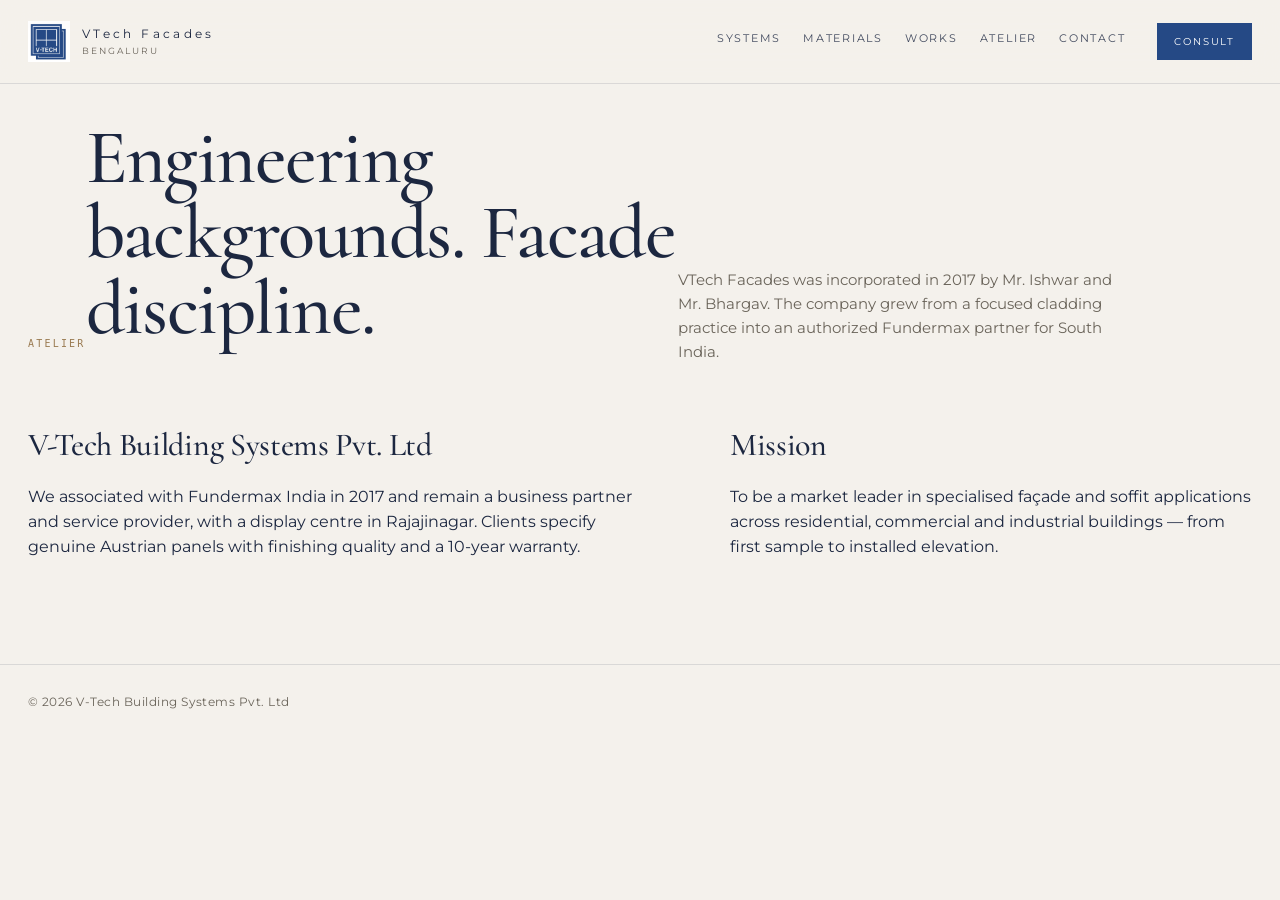
==== about.html @ f0bbfac3 "Add VTech Facades static site for GitHub Pages. Co-authored-by: Cursor <cursoragent@cursor.com>" ====
<!DOCTYPE html>
<html lang="en-IN">
<head>
  <meta charset="UTF-8">
  <meta name="viewport" content="width=device-width, initial-scale=1.0">
  <title>About VTech Facades | Fundermax Partner, Bengaluru</title>
  <meta name="description" content="VTech Facades was founded in 2017 by Ishwar B. G and Bhargav Panthulu. Authorized Fundermax partner for South India with a Rajajinagar design centre.">
  <meta name="theme-color" content="#254985">
  <link rel="canonical" href="https://vtechfacades.com/about.html">
  <link rel="stylesheet" href="styles.css">
  <link href="https://fonts.googleapis.com/css2?family=Cormorant:ital,wght@0,500;0,600;1,400&family=Montserrat:wght@400;500;600&display=swap" rel="stylesheet">
</head>
<body>
  <header class="site-header is-scrolled">
    <div class="header-inner">
      <a href="index.html" class="brand"><span class="brand-mark">VT</span><span class="brand-copy"><span class="brand-name">VTech Facades</span><span class="brand-sub">Bengaluru</span></span></a>
      <nav class="desktop-nav"><a href="systems.html">Systems</a><a href="materials.html">Materials</a><a href="projects.html">Works</a><a href="about.html">Atelier</a><a href="contact.html">Contact</a></nav>
      <a class="btn btn-solid" href="contact.html">Consult</a>
    </div>
  </header>
  <main>
    <section class="page-hero">
      <p class="eyebrow">Atelier</p>
      <h1>Engineering backgrounds. Facade discipline.</h1>
      <p class="lede">VTech Facades was incorporated in 2017 by Mr. Ishwar and Mr. Bhargav. The company grew from a focused cladding practice into an authorized Fundermax partner for South India.</p>
    </section>
    <section class="page-body intro-split">
      <div>
        <h2>V-Tech Building Systems Pvt. Ltd</h2>
        <p>We associated with Fundermax India in 2017 and remain a business partner and service provider, with a display centre in Rajajinagar. Clients specify genuine Austrian panels with finishing quality and a 10-year warranty.</p>
      </div>
      <div>
        <h2>Mission</h2>
        <p>To be a market leader in specialised façade and soffit applications across residential, commercial and industrial buildings — from first sample to installed elevation.</p>
      </div>
    </section>
  </main>
  <footer class="site-footer"><p class="copyright">© 2026 V-Tech Building Systems Pvt. Ltd</p></footer>
</body>
</html>
---- styles.css ----
:root {
  --navy: #254985;
  --navy-deep: #1a3058;
  --ink: #f4f1ec;
  --ink-2: #ebe6dd;
  --paper: #1c2740;
  --mute: #6a645a;
  --copper: #9a7b52;
  --copper-2: #b8956a;
  --line: rgba(28, 39, 64, 0.12);
  --on-photo: #f7f4ee;
  --on-photo-mute: rgba(247, 244, 238, 0.82);
  --on-photo-accent: #d4c4a8;
  --shade: rgba(28, 39, 64, 0.72);
  --glass: rgba(244, 241, 236, 0.9);
  --ease-out: cubic-bezier(0.23, 1, 0.32, 1);
  --ease-move: cubic-bezier(0.77, 0, 0.175, 1);
  --font-d: "Cormorant", Georgia, serif;
  --font-b: "Montserrat", system-ui, sans-serif;
  --font-m: "JetBrains Mono", ui-monospace, monospace;
  --max: 1320px;
}

*, *::before, *::after { box-sizing: border-box; }
html { color-scheme: light; }
html, body { margin: 0; background: var(--ink); color: var(--paper); }
a:focus-visible, button:focus-visible, input:focus-visible, textarea:focus-visible {
  outline: 2px solid var(--navy);
  outline-offset: 3px;
}
body {
  font-family: var(--font-b);
  font-weight: 400;
  line-height: 1.55;
  overflow-x: hidden;
  cursor: none;
}
a { color: inherit; text-decoration: none; }
button { font-family: inherit; cursor: none; }
img, video { max-width: 100%; display: block; }

.curtain {
  position: fixed; inset: 0; z-index: 200; pointer-events: none;
}
.curtain-panel {
  position: absolute; top: 0; bottom: 0; width: 50%; background: var(--navy-deep);
}
.curtain-panel.left { left: 0; }
.curtain-panel.right { right: 0; }
.curtain-word {
  position: absolute; inset: 0; display: grid; place-items: center;
  font-family: var(--font-d); font-size: clamp(36px, 7vw, 96px);
  letter-spacing: -0.04em; z-index: 1; font-weight: 500; color: var(--on-photo);
  text-align: center; padding: 0 24px;
}

.scroll-progress {
  position: fixed; top: 0; left: 0; height: 2px; width: 0;
  background: var(--copper); z-index: 90; transform-origin: 0 50%;
}
.cursor-dot, .cursor-ring {
  position: fixed; top: 0; left: 0; pointer-events: none; z-index: 180; border-radius: 50%;
  transform: translate(-50%, -50%);
}
.cursor-dot { width: 6px; height: 6px; background: var(--copper); }
.cursor-ring {
  width: 28px; height: 28px; border: 1px solid rgba(37, 73, 133, 0.55);
  transition: width 220ms var(--ease-out), height 220ms var(--ease-out), opacity 220ms var(--ease-out), border-color 220ms var(--ease-out);
}
.cursor-ring.is-hover {
  width: 52px; height: 52px; opacity: 0.45; border-color: var(--copper-2);
}
@media (pointer: coarse) {
  .cursor-dot, .cursor-ring { display: none; }
  body { cursor: auto; }
}

.site-header {
  position: fixed; inset: 0 0 auto; z-index: 60; height: 84px;
  background: linear-gradient(180deg, rgba(18, 28, 48, 0.28) 0%, rgba(18, 28, 48, 0) 100%);
  border-bottom: 1px solid transparent;
  transition: background 500ms var(--ease-out), backdrop-filter 500ms var(--ease-out), border-color 500ms var(--ease-out), color 400ms var(--ease-out);
}
.site-header .brand-name {
  color: var(--on-photo);
  text-shadow: 0 1px 10px rgba(18, 28, 48, 0.45);
}
.site-header .brand-sub {
  color: var(--on-photo-mute);
  text-shadow: 0 1px 8px rgba(18, 28, 48, 0.4);
}
.site-header .mono-nav a {
  color: var(--on-photo);
  text-shadow: 0 1px 10px rgba(18, 28, 48, 0.45);
}
.site-header .mono-nav a i { color: var(--on-photo-accent); }
.site-header .mono-nav a::after { background: var(--on-photo-accent); }
.site-header .inquire {
  background: rgba(247, 244, 238, 0.12);
  border-color: rgba(247, 244, 238, 0.38);
  color: var(--on-photo);
  box-shadow: none;
  text-shadow: 0 1px 8px rgba(18, 28, 48, 0.35);
}
.site-header .nav-lines span {
  background: var(--on-photo);
  box-shadow: 0 1px 6px rgba(18, 28, 48, 0.4);
}
.site-header.is-solid,
.site-header.is-scrolled {
  background: var(--glass);
  backdrop-filter: blur(18px);
  border-bottom-color: var(--line);
}
.site-header.is-solid .brand-name,
.site-header.is-scrolled .brand-name {
  color: var(--paper);
  text-shadow: none;
}
.site-header.is-solid .brand-sub,
.site-header.is-scrolled .brand-sub {
  color: var(--mute);
  text-shadow: none;
}
.site-header.is-solid .mono-nav a,
.site-header.is-scrolled .mono-nav a {
  color: var(--paper);
  text-shadow: none;
}
.site-header.is-solid .mono-nav a i,
.site-header.is-scrolled .mono-nav a i {
  color: var(--copper);
}
.site-header.is-solid .mono-nav a::after,
.site-header.is-scrolled .mono-nav a::after {
  background: var(--copper);
}
.site-header.is-solid .inquire,
.site-header.is-scrolled .inquire {
  background: rgba(255, 255, 255, 0.7);
  border-color: var(--line);
  color: var(--paper);
  box-shadow: 0 8px 24px rgba(28, 39, 64, 0.06);
  text-shadow: none;
}
.site-header.is-solid .nav-lines span,
.site-header.is-scrolled .nav-lines span {
  background: var(--paper);
  box-shadow: none;
}
.header-inner {
  max-width: var(--max); margin: 0 auto; height: 100%;
  display: flex; align-items: center; padding: 0 28px; gap: 32px;
}
.brand { display: flex; align-items: center; gap: 12px; }
.brand-glyph {
  width: 42px; height: 42px; border: 0;
  background: url("images/vtech-logo.png") center/contain no-repeat;
  box-shadow: none;
  flex-shrink: 0;
}
.brand-name {
  display: block; font-size: 12px; letter-spacing: 0.28em; color: var(--paper);
}
.brand-sub {
  display: block; font-size: 9px; letter-spacing: 0.22em; text-transform: uppercase;
  color: var(--mute);
}
.mono-nav { margin-left: auto; display: flex; gap: 22px; }
.mono-nav a {
  font-size: 11px; letter-spacing: 0.16em; text-transform: uppercase; opacity: 0.92;
  position: relative; padding-bottom: 6px; transition: opacity 180ms ease;
  color: var(--paper);
}
.mono-nav a i {
  font-style: normal; color: var(--copper-2); margin-right: 6px;
  font-family: var(--font-m); font-size: 9px;
}
.mono-nav a::after {
  content: ""; position: absolute; left: 0; right: 0; bottom: 0; height: 1px;
  background: var(--copper-2); transform: scaleX(0); transform-origin: left;
  transition: transform 280ms var(--ease-out);
}
.mono-nav a:hover { opacity: 1; }
.mono-nav a:hover::after { transform: scaleX(1); }
.header-end { display: flex; align-items: center; gap: 14px; }
.spec-pill, .inquire {
  font-size: 10px; letter-spacing: 0.18em; text-transform: uppercase;
  background: rgba(255,255,255,0.72); border: 1px solid var(--line);
  color: var(--paper); padding: 8px 12px;
  backdrop-filter: blur(10px);
  box-shadow: 0 8px 24px rgba(21, 35, 63, 0.08);
}
.spec-pill b { color: var(--copper-2); margin-left: 6px; }
.nav-lines {
  display: none; width: 36px; height: 36px; background: none; border: 0; position: relative;
}
.nav-lines span {
  position: absolute; left: 8px; right: 8px; height: 1px; background: var(--paper);
  transition: opacity 200ms var(--ease-out), transform 200ms var(--ease-out);
}
.nav-lines span:first-child { top: 14px; }
.nav-lines span:last-child { bottom: 14px; }
.nav-lines.is-open span:first-child { transform: translateY(4px); opacity: 0; }
.nav-lines.is-open span:last-child { transform: translateY(-4px); }

.mobile-chapters {
  display: none; position: fixed; inset: 84px 0 0; z-index: 55;
  background: rgba(244, 241, 236, 0.98); padding: 40px 28px; flex-direction: column; gap: 22px;
  letter-spacing: 0.18em; text-transform: uppercase; font-size: 13px;
}
.mobile-chapters.is-open { display: flex; }

.hero { position: relative; height: 100vh; overflow: hidden; background: var(--navy-deep); }
.hero-slides { position: absolute; inset: 0; }
.hero-slide {
  position: absolute; inset: 0;
  opacity: 0;
  visibility: hidden;
  pointer-events: none;
  z-index: 0;
}
.hero-slide.is-active {
  pointer-events: auto;
  z-index: 1;
}
.slide-media {
  position: absolute; inset: 0; overflow: hidden;
}
.slide-img {
  position: absolute; inset: -5%;
  background-size: cover;
  background-position: center;
  will-change: transform;
  transform: scale(1.06);
}
.slide-shade {
  position: absolute; inset: 0; z-index: 1; pointer-events: none;
  background:
    linear-gradient(180deg, rgba(21,35,63,0.42) 0%, rgba(21,35,63,0.1) 32%, rgba(21,35,63,0.32) 62%, rgba(21,35,63,0.78) 100%),
    linear-gradient(90deg, rgba(21,35,63,0.38) 0%, rgba(21,35,63,0.12) 48%, rgba(21,35,63,0.32) 100%);
}
.slide-copy {
  position: absolute;
  left: clamp(28px, 8vw, 110px);
  right: clamp(28px, 18vw, 220px);
  bottom: 24%;
  max-width: 760px;
  z-index: 2;
}
.chap-label {
  font-family: var(--font-m); font-size: 10px; letter-spacing: 0.22em; text-transform: uppercase;
  color: var(--copper-2); margin: 0 0 18px;
}
.hero .chap-label,
.page-hero .chap-label {
  color: var(--on-photo-accent);
  text-shadow: 0 1px 2px rgba(21,35,63,0.45);
}
.chap-label span { opacity: 0.85; margin-right: 10px; }
.split-headline {
  font-family: var(--font-d); font-weight: 500; font-size: clamp(42px, 6.4vw, 88px);
  line-height: 0.98; margin: 0 0 18px; letter-spacing: -0.02em;
  color: var(--on-photo);
  text-shadow:
    0 1px 0 rgba(21,35,63,0.28),
    0 2px 18px rgba(21,35,63,0.35);
}
.split-headline .word {
  display: inline-block;
  white-space: nowrap;
}
.split-headline .char { display: inline-block; will-change: transform, opacity; }
.slide-lead {
  max-width: 440px; color: var(--on-photo-mute); font-size: 14px; font-weight: 300;
  text-shadow: 0 1px 10px rgba(21,35,63,0.4);
}

.hero-badge,
.hero-tabs {
  will-change: transform, opacity;
}
.hero-badge {
  position: absolute; right: 36px; top: auto; bottom: 42%;
  z-index: 3;
  display: flex; gap: 10px; align-items: center;
  border: 1px solid rgba(247,249,252,0.28); padding: 10px 12px;
  background: rgba(21,35,63,0.32); backdrop-filter: blur(10px);
  opacity: 0.82;
}
.badge-mark { width: 14px; height: 14px; border: 1px solid rgba(247,249,252,0.55); }
.hero-badge strong {
  display: block; font-size: 11px; letter-spacing: 0.1em; font-weight: 500; color: var(--on-photo);
}
.hero-badge em {
  font-style: normal; font-size: 9px; color: var(--on-photo-mute); letter-spacing: 0.14em;
}

.hero-tabs {
  position: absolute; left: clamp(28px, 8vw, 110px); right: clamp(28px, 8vw, 110px); bottom: 36px; z-index: 4;
  display: grid; grid-template-columns: 1fr 1fr 1fr; gap: 18px;
}
.hero-tabs button {
  background: none; border: 0; color: var(--on-photo-mute); text-align: left;
  font-size: 11px; letter-spacing: 0.14em; text-transform: uppercase; padding: 0 0 8px;
  border-bottom: 1px solid rgba(247,249,252,0.28); position: relative;
  text-shadow: 0 1px 8px rgba(21,35,63,0.4);
}
.hero-tabs button span { color: var(--on-photo-accent); margin-right: 8px; font-family: var(--font-m); }
.hero-tabs .fill {
  position: absolute; left: 0; bottom: -1px; height: 1px; width: 0; background: var(--on-photo-accent);
}
.hero-tabs .is-on { color: var(--on-photo); }

.ticker { overflow: hidden; border-block: 1px solid var(--line); padding: 18px 0; }
.ticker-track {
  display: flex; gap: 56px; width: max-content;
  animation: marquee 40s linear infinite;
  font-size: 11px; letter-spacing: 0.28em; text-transform: uppercase; color: var(--mute);
}
@keyframes marquee { to { transform: translateX(-50%); } }

.parallax {
  position: relative; min-height: 170vh; display: flex; flex-direction: column;
  justify-content: center; padding: 16vh 4vw; overflow: hidden;
}
.parallax-vignette {
  position: absolute; inset: 0; pointer-events: none; z-index: 0;
  background:
    radial-gradient(ellipse 72% 58% at 50% 48%, rgba(37, 73, 133, 0.08) 0%, transparent 52%),
    radial-gradient(ellipse 90% 80% at 50% 50%, transparent 28%, rgba(244, 241, 236, 0.62) 100%);
}
.parallax .chap-label {
  position: relative; z-index: 1;
  font-size: 14px; letter-spacing: 0.3em; margin-bottom: 5vh;
  color: var(--copper-2);
}
.aura-word {
  position: absolute; left: 50%; top: 50%; transform: translate(-50%, -50%);
  font-family: var(--font-d); font-size: clamp(140px, 40vw, 560px); letter-spacing: -0.06em;
  opacity: 0.12; color: var(--navy); line-height: 0.7; pointer-events: none; white-space: nowrap;
  font-weight: 500; z-index: 0;
}
.parallax-stack {
  position: relative; z-index: 1;
  display: flex; flex-direction: column; gap: 0;
}
.p-row {
  display: flex; flex-direction: column; align-items: flex-start;
  gap: 14px; margin: 5.5vh 0; will-change: transform;
  opacity: 1;
  transition: opacity 450ms var(--ease-out);
}
.parallax.is-live .p-row { opacity: 0.52; }
.parallax.is-live .p-row.is-on { opacity: 1; }
.p-line {
  display: flex; align-items: center; gap: 22px;
}
.p-orbit {
  width: 28px; height: 28px; flex-shrink: 0;
  border: 1px solid var(--copper-2); border-radius: 50%;
  position: relative; opacity: 0.9;
}
.p-orbit::after {
  content: "";
  position: absolute; left: 50%; top: 50%;
  width: 5px; height: 5px; border-radius: 50%;
  background: var(--copper-2);
  transform: translate(-50%, -50%);
}
.p-word {
  display: block; overflow: hidden; line-height: 0.84;
}
.p-row b {
  display: block;
  font-family: var(--font-d);
  font-size: clamp(80px, 16.5vw, 248px);
  font-weight: 600;
  line-height: 0.82;
  letter-spacing: -0.035em;
  color: var(--paper);
  text-shadow: 0 2px 48px rgba(37, 73, 133, 0.12);
}
.p-row i {
  font-style: normal;
  color: var(--mute);
  font-size: clamp(14px, 1.35vw, 20px);
  letter-spacing: 0.2em;
  text-transform: uppercase;
  font-weight: 500;
  max-width: 26ch;
  line-height: 1.5;
  padding-left: 2px;
}
.p1 { padding-left: 2vw; }
.p2 { align-items: flex-end; padding-right: 2vw; }
.p2 i { text-align: right; padding-left: 0; padding-right: 2px; }
.p3 { align-items: center; }
.p3 i { text-align: center; }

.works { padding-top: 0; }
.section-intro, .pathways, .spectrum, .manifesto, .cinema { padding: 10vh 28px; max-width: var(--max); margin: 0 auto; }
.reveal-head {
  font-family: var(--font-d); font-weight: 500; font-size: clamp(36px, 5vw, 72px);
  line-height: 1.02; margin: 0 0 48px; letter-spacing: -0.02em;
}
.pin-wrap {
  position: relative;
  overflow: hidden;
  height: 100vh;
  display: flex;
  flex-direction: column;
  padding-top: 88px;
  box-sizing: border-box;
  background:
    radial-gradient(ellipse 70% 55% at 50% 48%, rgba(37, 73, 133, 0.08) 0%, transparent 70%),
    linear-gradient(180deg, #f4f1ec 0%, #ebe6dd 45%, #f6f3ee 100%);
}
.works-head {
  position: relative;
  z-index: 5;
  flex-shrink: 0;
  width: min(100%, var(--max));
  margin: 0 auto;
  padding: 4px 28px 28px;
}
.works-head .chap-label {
  margin-bottom: 12px;
}
.works-head .reveal-head {
  font-size: clamp(26px, 3.2vw, 42px);
  margin: 0;
  max-width: 16ch;
  line-height: 1.05;
}
.works-reel-slot {
  position: relative;
  z-index: 1;
  flex: 1;
  min-height: 0;
  display: flex;
  align-items: center;
  overflow: hidden;
  padding: 12px 0 20px;
}
.works-stage {
  position: absolute;
  inset: 0;
  pointer-events: none;
  z-index: 0;
  overflow: hidden;
}
.works-grid {
  position: absolute;
  inset: -10%;
  background-image:
    linear-gradient(rgba(37, 73, 133, 0.08) 1px, transparent 1px),
    linear-gradient(90deg, rgba(37, 73, 133, 0.08) 1px, transparent 1px);
  background-size: 72px 72px;
  mask-image: radial-gradient(ellipse 75% 65% at 50% 50%, #000 20%, transparent 75%);
  -webkit-mask-image: radial-gradient(ellipse 75% 65% at 50% 50%, #000 20%, transparent 75%);
  animation: works-grid-drift 48s linear infinite;
  opacity: 0.85;
}
.works-glow {
  position: absolute;
  border-radius: 50%;
  filter: blur(72px);
  will-change: transform, opacity;
}
.works-glow-a {
  width: min(52vw, 560px);
  height: min(52vw, 560px);
  left: 8%;
  top: 18%;
  background: radial-gradient(circle, rgba(37, 73, 133, 0.16) 0%, transparent 68%);
  animation: works-glow-a 18s var(--ease-out) infinite alternate;
}
.works-glow-b {
  width: min(44vw, 480px);
  height: min(44vw, 480px);
  right: 4%;
  bottom: 12%;
  background: radial-gradient(circle, rgba(61, 98, 166, 0.12) 0%, transparent 70%);
  animation: works-glow-b 22s var(--ease-out) infinite alternate;
}
.works-glow-c {
  width: min(36vw, 380px);
  height: min(36vw, 380px);
  left: 42%;
  top: 58%;
  background: radial-gradient(circle, rgba(27, 54, 102, 0.12) 0%, transparent 72%);
  animation: works-glow-c 26s var(--ease-out) infinite alternate;
}
.works-frame {
  position: absolute;
  width: min(22vw, 220px);
  height: min(22vw, 220px);
  border: 1px solid rgba(37, 73, 133, 0.18);
}
.works-frame::before,
.works-frame::after {
  content: "";
  position: absolute;
  background: rgba(37, 73, 133, 0.35);
}
.works-frame-tl {
  top: 14%;
  left: 4%;
  border-right: 0;
  border-bottom: 0;
  animation: works-frame-pulse 9s var(--ease-out) infinite;
}
.works-frame-tl::before { width: 18px; height: 1px; top: -1px; left: -1px; }
.works-frame-tl::after { width: 1px; height: 18px; top: -1px; left: -1px; }
.works-frame-br {
  right: 5%;
  bottom: 16%;
  border-left: 0;
  border-top: 0;
  animation: works-frame-pulse 9s var(--ease-out) 1.4s infinite;
}
.works-frame-br::before { width: 18px; height: 1px; bottom: -1px; right: -1px; }
.works-frame-br::after { width: 1px; height: 18px; bottom: -1px; right: -1px; }
.works-orbit {
  position: absolute;
  left: 50%;
  top: 52%;
  width: min(88vw, 920px);
  height: min(88vw, 920px);
  transform: translate(-50%, -50%);
  border: 1px solid rgba(37, 73, 133, 0.1);
  border-radius: 50%;
  box-shadow:
    inset 0 0 0 1px rgba(37, 73, 133, 0.04),
    0 0 0 48px rgba(37, 73, 133, 0.025);
  animation: works-orbit-spin 64s linear infinite;
}
.works-orbit::before {
  content: "";
  position: absolute;
  inset: 12%;
  border: 1px dashed rgba(37, 73, 133, 0.12);
  border-radius: 50%;
  animation: works-orbit-spin 90s linear infinite reverse;
}
.works-ticks {
  position: absolute;
  inset: 0;
  background-image:
    repeating-linear-gradient(
      90deg,
      transparent 0,
      transparent calc(12.5% - 1px),
      rgba(37, 73, 133, 0.06) calc(12.5% - 1px),
      rgba(37, 73, 133, 0.06) 12.5%
    );
  mask-image: linear-gradient(180deg, transparent 0%, #000 28%, #000 72%, transparent 100%);
  -webkit-mask-image: linear-gradient(180deg, transparent 0%, #000 28%, #000 72%, transparent 100%);
  opacity: 0.55;
}
@keyframes works-grid-drift {
  from { transform: translate3d(0, 0, 0); }
  to { transform: translate3d(-72px, -72px, 0); }
}
@keyframes works-glow-a {
  from { transform: translate3d(0, 0, 0) scale(1); opacity: 0.7; }
  to { transform: translate3d(6%, 8%, 0) scale(1.08); opacity: 1; }
}
@keyframes works-glow-b {
  from { transform: translate3d(0, 0, 0) scale(1); opacity: 0.65; }
  to { transform: translate3d(-8%, -5%, 0) scale(1.1); opacity: 1; }
}
@keyframes works-glow-c {
  from { transform: translate3d(0, 0, 0) scale(0.96); opacity: 0.5; }
  to { transform: translate3d(4%, -10%, 0) scale(1.12); opacity: 0.95; }
}
@keyframes works-frame-pulse {
  0%, 100% { opacity: 0.35; }
  50% { opacity: 0.85; }
}
@keyframes works-orbit-spin {
  from { transform: translate(-50%, -50%) rotate(0deg); }
  to { transform: translate(-50%, -50%) rotate(360deg); }
}
.reel {
  position: relative;
  z-index: 1;
  display: flex;
  align-items: flex-start;
  gap: 48px;
  padding: 0 18vw;
  width: max-content;
}
.proj {
  width: min(58vw, 520px);
  flex-shrink: 0;
  opacity: 0.38;
  filter: brightness(0.76);
  transform: none;
  transition:
    opacity 480ms var(--ease-out),
    filter 480ms var(--ease-out);
  will-change: opacity, filter;
}
.proj.is-active {
  opacity: 1;
  filter: none;
  z-index: 2;
}
.proj-tilt {
  transform-style: preserve-3d;
}
.proj-media {
  overflow: hidden;
  box-shadow: 0 28px 72px rgba(21, 35, 63, 0.16);
}
.proj-img {
  height: min(34vh, 320px);
  background-size: cover;
  background-position: center;
  transform: scale(1.14) translate3d(var(--parallax, 0px), 0, 0);
  will-change: transform;
}
.proj-copy {
  padding-top: 22px;
  min-height: 148px;
}
.proj h3 {
  font-family: var(--font-d);
  font-size: clamp(24px, 2.2vw, 32px);
  font-weight: 500;
  margin: 0 0 10px;
  line-height: 1.15;
}
.proj-copy > p {
  color: var(--mute);
  font-size: 11px;
  letter-spacing: 0.14em;
  text-transform: uppercase;
  margin: 0;
  line-height: 1.55;
  max-width: 36ch;
}
.proj-meta {
  display: grid;
  grid-template-columns: repeat(3, minmax(0, 1fr));
  column-gap: clamp(24px, 3vw, 48px);
  row-gap: 12px;
  margin: 24px 0 0;
  padding: 18px 0 0;
  border-top: 1px solid rgba(37, 73, 133, 0.18);
  opacity: 0;
  transform: translateY(10px);
  transition: opacity 420ms var(--ease-out), transform 420ms var(--ease-out);
  pointer-events: none;
}
.proj.is-active .proj-meta {
  opacity: 1;
  transform: translateY(0);
  transition-delay: 90ms;
}
.proj-meta div { min-width: 0; }
.proj-meta dt {
  font-family: var(--font-m);
  font-size: 9px;
  letter-spacing: 0.18em;
  text-transform: uppercase;
  color: var(--copper);
  margin: 0 0 8px;
}
.proj-meta dd {
  margin: 0;
  font-size: 12px;
  color: var(--paper);
  letter-spacing: 0.04em;
  line-height: 1.35;
  white-space: nowrap;
  overflow: hidden;
  text-overflow: ellipsis;
}

.works-vignette {
  position: absolute;
  inset: 0;
  z-index: 3;
  pointer-events: none;
  background:
    radial-gradient(ellipse 68% 58% at 50% 52%, transparent 30%, rgba(244, 241, 236, 0.78) 100%),
    linear-gradient(90deg, rgba(244, 241, 236, 0.9) 0%, transparent 16%, transparent 84%, rgba(244, 241, 236, 0.9) 100%);
}
.works-viewfinder {
  position: absolute;
  inset: 22% 7% 16%;
  z-index: 4;
  pointer-events: none;
}
.vf {
  position: absolute;
  width: 28px;
  height: 28px;
  border-color: rgba(37, 73, 133, 0.4);
  border-style: solid;
  border-width: 0;
}
.vf-tl { top: 0; left: 0; border-top-width: 1px; border-left-width: 1px; }
.vf-tr { top: 0; right: 0; border-top-width: 1px; border-right-width: 1px; }
.vf-bl { bottom: 0; left: 0; border-bottom-width: 1px; border-left-width: 1px; }
.vf-br { bottom: 0; right: 0; border-bottom-width: 1px; border-right-width: 1px; }

.works-progress {
  position: relative;
  z-index: 5;
  flex-shrink: 0;
  display: flex;
  align-items: center;
  gap: 22px;
  margin: 8px 8vw 4vh;
  padding-top: 20px;
  border-top: 1px solid var(--line);
  pointer-events: auto;
}
.works-progress-count {
  margin: 0;
  font-family: var(--font-m);
  font-size: 11px;
  letter-spacing: 0.2em;
  color: var(--paper);
  white-space: nowrap;
  min-width: 5.5ch;
}
.works-progress-count i {
  font-style: normal;
  color: var(--mute);
  margin: 0 0.35em;
}
.works-progress-track {
  position: relative;
  flex: 1;
  height: 1px;
  background: rgba(37, 73, 133, 0.14);
}
.works-progress-fill {
  position: absolute;
  left: 0;
  top: 0;
  bottom: 0;
  width: 100%;
  background: var(--copper);
  transform: scaleX(0);
  transform-origin: left center;
  will-change: transform;
}
.works-progress-ticks {
  position: absolute;
  inset: 0;
  display: flex;
  justify-content: space-between;
  align-items: center;
}
.works-tick {
  width: 9px;
  height: 9px;
  padding: 0;
  margin: 0;
  border: 1px solid rgba(37, 73, 133, 0.4);
  border-radius: 50%;
  background: var(--ink);
  transform: translateY(0);
  transition: background 280ms var(--ease-out), border-color 280ms var(--ease-out), transform 280ms var(--ease-out);
}
.works-tick.is-on {
  background: var(--copper);
  border-color: var(--copper-2);
  transform: scale(1.15);
}
@media (hover: hover) and (pointer: fine) {
  .works-tick:hover {
    border-color: var(--copper-2);
    background: rgba(37, 73, 133, 0.35);
  }
}

.doors { display: grid; grid-template-columns: 1fr 1fr 1fr; gap: 18px; }
.door {
  position: relative; min-height: 72vh; overflow: hidden; display: flex; align-items: flex-end;
  border: 1px solid transparent;
}
.door::before {
  content: ""; position: absolute; inset: 0; border: 1px solid var(--copper);
  opacity: 0; transform: scale(0.985); transition: opacity 400ms var(--ease-out), transform 400ms var(--ease-out);
  pointer-events: none; z-index: 2;
}
.door:hover::before { opacity: 1; transform: scale(1); }
.door-img {
  position: absolute; inset: 0; background-size: cover; background-position: center;
  transition: transform 900ms var(--ease-out);
}
.door:hover .door-img { transform: scale(1.05); }
.door-copy { position: relative; z-index: 1; padding: 28px; background: linear-gradient(transparent, rgba(21,35,63,0.82)); width: 100%; }
.door-copy span { font-family: var(--font-m); color: var(--on-photo-accent); font-size: 11px; }
.door-copy h3 { font-family: var(--font-d); font-size: 34px; margin: 8px 0; font-weight: 500; color: var(--on-photo); }
.door-copy p { color: var(--on-photo-mute); font-size: 13px; }
.door-copy em { font-style: normal; letter-spacing: 0.16em; text-transform: uppercase; font-size: 11px; color: var(--on-photo-accent); }

.chips { display: flex; gap: 10px; flex-wrap: wrap; margin-bottom: 28px; }
.chip {
  background: none; border: 0; border-bottom: 1px solid transparent; color: var(--mute);
  letter-spacing: 0.16em; text-transform: uppercase; font-size: 11px; padding: 6px 0;
}
.chip.is-on { color: var(--paper); border-bottom-color: var(--copper); }
.chip-spec { margin-left: auto; border: 1px solid var(--line); padding: 6px 12px; border-bottom-width: 1px; }
.chip-spec b { color: var(--copper); margin-left: 6px; }
.swatches { display: grid; grid-template-columns: repeat(4, 1fr); gap: 10px; }
.swatch {
  aspect-ratio: 1; border: 0; background: var(--s); position: relative;
  transition: transform 280ms var(--ease-out), opacity 280ms var(--ease-out);
}
.swatch::after {
  content: attr(data-n); position: absolute; left: 12px; bottom: 12px;
  font-size: 11px; letter-spacing: 0.1em; text-transform: uppercase; color: #fff;
}
.swatch.is-out { opacity: 0; transform: scale(0.96); pointer-events: none; }
.swatch:active { transform: scale(0.97); }

.manifesto { background: var(--ink-2); max-width: none; padding-inline: 8vw; }
.manifesto blockquote {
  font-family: var(--font-d); font-size: clamp(28px, 4.2vw, 54px); font-weight: 500;
  line-height: 1.18; margin: 0 0 56px; max-width: 1100px;
}
.manifesto .q-word { display: inline-block; opacity: 0.14; }
.metrics { list-style: none; padding: 0; margin: 0; display: grid; grid-template-columns: repeat(4, 1fr); gap: 24px; }
.metrics strong { display: block; font-family: var(--font-d); font-size: 48px; font-weight: 500; }
.metrics span { color: var(--mute); font-size: 12px; letter-spacing: 0.08em; }

.atelier { display: grid; grid-template-columns: 1.15fr 0.85fr; min-height: 100vh; }
.atelier-photo { position: relative; overflow: hidden; }
.photo-blind {
  position: absolute; inset: 0; background-size: cover; background-position: center;
  clip-path: inset(0 100% 0 0);
}
.atelier-copy { padding: 14vh 48px; display: flex; flex-direction: column; justify-content: center; }
.atelier-p { color: var(--mute); max-width: 420px; }
.telemetry { list-style: none; padding: 0; margin: 40px 0 0; display: grid; grid-template-columns: 1fr 1fr; gap: 28px; }
.telemetry strong { font-family: var(--font-d); font-size: 40px; font-weight: 500; display: block; }
.telemetry span { color: var(--mute); font-size: 11px; letter-spacing: 0.14em; text-transform: uppercase; }

.film {
  position: relative; border-radius: 24px; overflow: hidden; aspect-ratio: 16/8;
  box-shadow: 0 0 0 0 rgba(37,73,133,0);
  transition: box-shadow 400ms var(--ease-out), border-radius 700ms var(--ease-out);
}
.film:hover { box-shadow: 0 0 60px rgba(37,73,133,0.16); }
.film video { width: 100%; height: 100%; object-fit: cover; }
.film.is-full {
  position: fixed; inset: 0; z-index: 120; border-radius: 0; aspect-ratio: auto; height: 100vh;
}
.expand {
  position: absolute; right: 20px; bottom: 20px; background: rgba(244, 241, 236, 0.86);
  border: 1px solid var(--line); color: var(--paper); letter-spacing: 0.16em;
  text-transform: uppercase; font-size: 10px; padding: 10px 14px;
}

.footer { padding: 10vh 28px 32px; max-width: var(--max); margin: 0 auto; }
.footer-grid { display: grid; grid-template-columns: 0.75fr 1.25fr; gap: 56px; align-items: center; }
.portrait {
  position: relative;
  min-height: 440px;
  border: 1px solid var(--line);
  background:
    linear-gradient(180deg, rgba(21,35,63,0.08), rgba(21,35,63,0.72)),
    url("images/project-14.jpeg") center/cover;
  display: flex; flex-direction: column; justify-content: flex-end; padding: 28px;
  overflow: hidden;
}
.portrait-index {
  position: absolute; top: 22px; left: 22px;
  font-family: var(--font-m); font-size: 10px; letter-spacing: 0.22em;
  color: var(--on-photo-accent);
}
.portrait p {
  font-family: var(--font-d); font-size: clamp(36px, 3.6vw, 48px);
  margin: 0; line-height: 0.96; max-width: 8ch; font-weight: 500;
  color: var(--on-photo);
}
.cols {
  display: grid; grid-template-columns: 1fr 1fr 1fr; gap: 28px;
  padding: 0;
  border-top: 0;
  align-self: stretch;
}
.cols > div {
  display: flex; flex-direction: column;
  padding-top: 4px;
  border-top: 1px solid var(--line);
  min-height: 100%;
}
.cols h4 {
  margin: 0 0 28px; padding-top: 18px;
  font-size: 11px; font-weight: 500; letter-spacing: 0.2em; text-transform: uppercase;
  color: var(--paper);
}
.cols h4 i {
  font-style: normal; color: var(--copper-2); margin-right: 8px;
  font-family: var(--font-m); font-size: 9px;
}
.cols a, .cols p {
  display: block; margin: 0 0 14px; color: var(--paper); opacity: 0.62; font-size: 14px;
  transition: opacity 180ms var(--ease-out), color 180ms var(--ease-out);
}
.cols a { position: relative; width: fit-content; }
.cols a::after {
  content: ""; position: absolute; left: 0; right: 0; bottom: -3px; height: 1px; background: var(--copper-2);
  transform: scaleX(0); transform-origin: left; transition: transform 280ms var(--ease-out);
}
.cols a:hover { opacity: 1; color: var(--navy); }
.cols a:hover::after { transform: scaleX(1); }
.cols p { letter-spacing: 0.04em; }

.footer-correspondence {
  display: grid; grid-template-columns: 1fr 1.15fr; gap: 40px; align-items: end;
  margin-top: 56px; padding: 32px 0;
  border-top: 1px solid var(--line); border-bottom: 1px solid var(--line);
}
.news-intro { display: flex; gap: 18px; align-items: flex-start; max-width: 420px; }
.news-index {
  font-family: var(--font-m); font-size: 10px; letter-spacing: 0.22em;
  color: var(--copper-2); padding-top: 6px; flex-shrink: 0;
}
.news-intro h3 {
  margin: 0 0 10px; font-family: var(--font-d); font-size: 32px; font-weight: 500;
  letter-spacing: -0.01em; line-height: 1;
}
.news-intro p {
  margin: 0; color: var(--mute); font-size: 13px; line-height: 1.55; max-width: 34ch;
}
.news { display: flex; gap: 12px; align-items: stretch; min-width: 0; }
.news-field {
  flex: 1; min-width: 0;
  border: 1px solid var(--line);
  background: #fff;
  transition: border-color 220ms var(--ease-out), background 220ms var(--ease-out);
}
.news-field:focus-within {
  border-color: var(--copper-2);
  background: #fff;
}
.news input {
  width: 100%; background: none; border: 0; color: var(--paper);
  padding: 14px 16px; font-family: var(--font-b); font-size: 13px; letter-spacing: 0.04em;
  outline: none;
}
.news input::placeholder { color: var(--mute); }
.news-submit {
  flex-shrink: 0;
  font-size: 10px; letter-spacing: 0.18em; text-transform: uppercase;
  background: transparent; border: 1px solid var(--line);
  color: var(--paper); padding: 0 22px;
  transition: border-color 220ms var(--ease-out), color 220ms var(--ease-out), background 220ms var(--ease-out), transform 120ms var(--ease-out);
}
.news-submit:hover {
  border-color: var(--copper-2); color: var(--copper-2);
  background: rgba(37,73,133,0.06);
}
.news-submit:active { transform: scale(0.97); }

.footer-bar {
  display: flex; align-items: center; justify-content: space-between; gap: 28px;
  padding-top: 28px; flex-wrap: wrap;
}
.footer-brand { display: flex; align-items: center; gap: 12px; }
.footer-brand .brand-name,
.footer-brand .brand-sub { text-shadow: none; }
.footer-brand .brand-sub { color: var(--mute); }
.footer-meta {
  display: flex; flex-wrap: wrap; align-items: center; gap: 8px 22px;
  font-family: var(--font-m); font-size: 10px; letter-spacing: 0.16em; text-transform: uppercase;
  color: var(--mute);
}
.footer-meta a {
  position: relative; padding-bottom: 4px;
  transition: color 180ms var(--ease-out);
}
.footer-meta a::after {
  content: ""; position: absolute; left: 0; right: 0; bottom: 0; height: 1px;
  background: var(--copper-2); transform: scaleX(0); transform-origin: left;
  transition: transform 280ms var(--ease-out);
}
.footer-meta a:hover { color: var(--copper-2); }
.footer-meta a:hover::after { transform: scaleX(1); }

.visually-hidden {
  position: absolute; width: 1px; height: 1px; padding: 0; margin: -1px;
  overflow: hidden; clip: rect(0, 0, 0, 0); white-space: nowrap; border: 0;
}

.drawer {
  position: fixed; top: 0; right: 0; width: min(420px, 100%); height: 100%;
  background: var(--ink-2); z-index: 100; transform: translateX(100%);
  transition: transform 480ms var(--ease-out); padding: 32px; border-left: 1px solid var(--line);
}
.drawer.is-open { transform: translateX(0); }
.drawer-head { display: flex; justify-content: space-between; align-items: center; }
.drawer-head button, .backdrop { background: none; border: 0; color: var(--paper); }
.backdrop { position: fixed; inset: 0; background: rgba(0,0,0,0.45); opacity: 0; pointer-events: none; z-index: 95; transition: opacity 300ms var(--ease-out); }
.backdrop.is-on { opacity: 1; pointer-events: auto; }
#spec-list { list-style: none; padding: 0; }
.toast {
  position: fixed; bottom: 28px; left: 50%; transform: translate(-50%, 16px) scale(0.96);
  background: var(--paper); color: var(--ink); padding: 12px 18px; font-size: 11px;
  letter-spacing: 0.12em; text-transform: uppercase; opacity: 0; z-index: 130;
  transition: opacity 280ms var(--ease-out), transform 420ms cubic-bezier(0.22, 1.2, 0.36, 1);
}
.toast.is-on { opacity: 1; transform: translate(-50%, 0) scale(1); }

@media (max-width: 960px) {
  .mono-nav, .hero-badge { display: none; }
  .nav-lines { display: block; }
  .doors, .metrics, .atelier, .footer-grid, .footer-correspondence, .swatches, .hero-tabs, .cols { grid-template-columns: 1fr; }
  .footer-correspondence { gap: 28px; align-items: start; }
  .news { flex-direction: column; }
  .news-submit { padding: 14px 22px; width: 100%; }
  .footer-bar { align-items: flex-start; flex-direction: column; gap: 20px; }
  .portrait { min-height: 360px; }
  .door { min-height: 48vh; height: 48vh; }
  .proj-img { height: min(28vh, 240px); }
  .pin-wrap { padding-top: 76px; }
  .works-head { padding: 2px 24px 20px; }
  .works-head .reveal-head { font-size: clamp(22px, 6.5vw, 32px); max-width: none; }
  .works-reel-slot { padding: 8px 0 16px; }
  .works-frame, .works-viewfinder { display: none; }
  .reel { padding: 0 10vw; gap: 28px; }
  .proj { width: min(78vw, 480px); }
  .proj-copy { min-height: 136px; padding-top: 18px; }
  .proj-meta {
    grid-template-columns: 1fr 1fr 1fr;
    column-gap: 16px;
    margin-top: 18px;
    padding-top: 14px;
  }
  .works-progress { margin: 4px 24px 3vh; padding-top: 16px; gap: 14px; }
  .slide-copy { left: 24px; right: 24px; bottom: 28%; }
  .parallax { min-height: 120vh; padding: 12vh 24px; }
  .p-row { gap: 10px; margin: 4vh 0; }
  .p1, .p2, .p3 { padding: 0; }
  .p-line { gap: 14px; }
  .p-orbit { width: 22px; height: 22px; }
  .p-orbit::after { width: 4px; height: 4px; }
  .p-row b { font-size: clamp(64px, 20vw, 140px); }
  .p-row i { font-size: 13px; max-width: 28ch; }
  .aura-word { font-size: 48vw; opacity: 0.14; }
}

/* —— Inner pages —— */
body.is-page { cursor: auto; }
body.is-page .cursor-dot,
body.is-page .cursor-ring { display: none; }
body.is-page .site-header.is-solid,
body.is-page .site-header.is-scrolled {
  background: var(--glass);
  backdrop-filter: blur(18px);
  border-bottom-color: var(--line);
}
.mono-nav a.is-active { opacity: 1; }
.mono-nav a.is-active::after { transform: scaleX(1); }

.page-main { padding-top: 84px; min-height: 70vh; }
.page-hero {
  position: relative;
  min-height: min(62vh, 560px);
  display: flex;
  align-items: flex-end;
  padding: 0 28px 72px;
  overflow: hidden;
  background: var(--navy-deep);
}
.page-hero-media {
  position: absolute; inset: 0;
  background-size: cover;
  background-position: center;
  transform: scale(1.04);
}
.page-hero-shade {
  position: absolute; inset: 0;
  background:
    linear-gradient(180deg, rgba(21,35,63,0.48) 0%, rgba(21,35,63,0.16) 36%, rgba(21,35,63,0.78) 100%),
    linear-gradient(90deg, rgba(21,35,63,0.42) 0%, rgba(21,35,63,0.16) 50%, rgba(21,35,63,0.38) 100%);
}
.page-hero-copy {
  position: relative; z-index: 1;
  max-width: var(--max); width: 100%; margin: 0 auto;
}
.page-hero h1 {
  font-family: var(--font-d); font-weight: 500;
  font-size: clamp(40px, 6vw, 78px);
  line-height: 0.98; letter-spacing: -0.02em;
  margin: 0 0 18px; color: var(--on-photo);
  max-width: 14ch;
  text-shadow: 0 2px 18px rgba(0,0,0,0.45);
}
.page-hero .lede {
  margin: 0; max-width: 46ch;
  color: var(--on-photo-mute);
  font-size: 15px; line-height: 1.6;
}

.page-section {
  max-width: var(--max); margin: 0 auto;
  padding: 88px 28px;
}
.page-section + .page-section { padding-top: 0; }
.page-section h2 {
  font-family: var(--font-d); font-weight: 500;
  font-size: clamp(32px, 4vw, 48px);
  letter-spacing: -0.015em; line-height: 1.05;
  margin: 0 0 22px; max-width: 18ch;
}
.page-section p {
  margin: 0 0 16px; color: var(--mute);
  font-size: 14px; line-height: 1.65; max-width: 62ch;
}
.page-section p:last-child { margin-bottom: 0; }

.about-split {
  display: grid;
  grid-template-columns: 1.1fr 0.9fr;
  gap: 48px 64px;
  align-items: start;
}
.about-panel {
  border-top: 1px solid var(--line);
  padding-top: 28px;
}
.about-panel h3 {
  font-family: var(--font-d); font-weight: 500;
  font-size: 28px; margin: 0 0 14px; letter-spacing: -0.01em;
}
.about-panel p { max-width: 42ch; }

.systems-grid {
  display: grid;
  grid-template-columns: repeat(2, 1fr);
  gap: 18px;
  margin-top: 36px;
}
.system-card {
  position: relative; min-height: 280px; overflow: hidden;
  border: 1px solid var(--line);
  display: flex; align-items: flex-end;
  padding: 28px;
  background: var(--ink-2);
  transition: border-color 280ms var(--ease-out), transform 280ms var(--ease-out);
}
.system-card:hover { border-color: rgba(37,73,133,0.4); transform: translateY(-2px); }
.system-card-media {
  position: absolute; inset: 0;
  background-size: cover; background-position: center;
  opacity: 0.38; transition: opacity 320ms var(--ease-out), transform 640ms var(--ease-out);
  transform: scale(1.04);
}
.system-card:hover .system-card-media { opacity: 0.52; transform: scale(1.08); }
.system-card-copy { position: relative; z-index: 1; }
.system-card h3 {
  font-family: var(--font-d); font-weight: 500;
  font-size: 28px; margin: 0 0 8px; letter-spacing: -0.01em;
}
.system-card p { margin: 0; color: var(--mute); font-size: 13px; max-width: 34ch; }

.works-gallery {
  display: grid;
  grid-template-columns: repeat(12, 1fr);
  gap: 16px;
}
.work-tile {
  position: relative; grid-column: span 6; min-height: 360px; overflow: hidden;
  border: 1px solid var(--line); background: var(--ink-2);
}
.work-tile:nth-child(3),
.work-tile:nth-child(4) { grid-column: span 6; min-height: 300px; }
.work-tile:nth-child(5) { grid-column: span 12; min-height: 420px; }
.work-tile-media {
  position: absolute; inset: 0;
  background-size: cover; background-position: center;
  transition: transform 700ms var(--ease-out);
  transform: scale(1.03);
}
.work-tile:hover .work-tile-media { transform: scale(1.08); }
.work-tile-shade {
  position: absolute; inset: 0;
  background: linear-gradient(180deg, transparent 35%, rgba(21,35,63,0.86) 100%);
}
.work-tile-copy {
  position: absolute; left: 24px; right: 24px; bottom: 24px; z-index: 1;
}
.work-tile h2 {
  font-family: var(--font-d); font-weight: 500;
  font-size: clamp(26px, 3vw, 36px);
  margin: 0 0 6px; letter-spacing: -0.01em; max-width: none;
  color: var(--on-photo);
}
.work-tile p { margin: 0; color: var(--on-photo-mute); font-size: 12px; letter-spacing: 0.08em; text-transform: uppercase; max-width: none; }
.work-meta {
  display: flex; gap: 18px; margin-top: 14px;
  font-family: var(--font-m); font-size: 9px; letter-spacing: 0.16em;
  text-transform: uppercase; color: var(--copper-2);
}

.contact-layout {
  display: grid;
  grid-template-columns: 0.95fr 1.05fr;
  gap: 48px 72px;
  align-items: start;
}
.contact-details { border-top: 1px solid var(--line); padding-top: 28px; }
.contact-details h2 { margin-bottom: 18px; }
.contact-line {
  display: grid; gap: 4px; margin-bottom: 22px;
}
.contact-line span {
  font-family: var(--font-m); font-size: 9px; letter-spacing: 0.18em;
  text-transform: uppercase; color: var(--copper-2);
}
.contact-line a, .contact-line p {
  margin: 0; color: var(--paper); font-size: 15px; max-width: none;
  transition: color 180ms var(--ease-out);
}
.contact-line a:hover { color: var(--copper-2); }

.page-form {
  display: grid; gap: 14px;
  border: 1px solid var(--line);
  background: #fff;
  padding: 28px;
}
.page-form label {
  display: grid; gap: 8px;
  font-family: var(--font-m); font-size: 9px; letter-spacing: 0.16em;
  text-transform: uppercase; color: var(--mute);
}
.page-form input,
.page-form textarea {
  width: 100%; background: var(--ink);
  border: 1px solid var(--line);
  color: var(--paper); padding: 14px 16px;
  font-family: var(--font-b); font-size: 14px; outline: none;
  transition: border-color 220ms var(--ease-out);
}
.page-form input:focus,
.page-form textarea:focus { border-color: var(--copper-2); }
.page-form textarea { min-height: 140px; resize: vertical; }
.page-form .inquire {
  justify-self: start; margin-top: 6px;
  transition: border-color 220ms var(--ease-out), color 220ms var(--ease-out), background 220ms var(--ease-out), transform 120ms var(--ease-out);
}
.page-form .inquire:hover {
  border-color: var(--copper-2); color: var(--copper-2);
  background: rgba(37,73,133,0.06);
}
.page-form .inquire:active { transform: scale(0.97); }

.page-cta {
  margin: 0 28px 88px;
  max-width: var(--max); margin-left: auto; margin-right: auto;
  border: 1px solid var(--line);
  padding: 48px 40px;
  display: flex; align-items: center; justify-content: space-between; gap: 28px;
  background:
    linear-gradient(135deg, rgba(37,73,133,0.08), transparent 55%),
    var(--ink-2);
}
.page-cta h2 {
  font-family: var(--font-d); font-weight: 500;
  font-size: clamp(28px, 3.5vw, 42px);
  margin: 0 0 8px; letter-spacing: -0.015em; max-width: 16ch;
}
.page-cta p { margin: 0; color: var(--mute); font-size: 14px; max-width: 40ch; }

.page-footer {
  border-top: 1px solid var(--line);
  padding: 28px;
  max-width: var(--max); margin: 0 auto;
  display: flex; align-items: center; justify-content: space-between; gap: 20px; flex-wrap: wrap;
}
.page-footer .footer-meta { color: var(--mute); }

@media (max-width: 960px) {
  .about-split, .systems-grid, .contact-layout { grid-template-columns: 1fr; }
  .work-tile, .work-tile:nth-child(3), .work-tile:nth-child(4), .work-tile:nth-child(5) {
    grid-column: span 12; min-height: 280px;
  }
  .page-cta { flex-direction: column; align-items: flex-start; padding: 36px 24px; margin: 0 16px 64px; }
  .page-hero { min-height: 52vh; padding-bottom: 48px; }
  .page-section { padding: 64px 24px; }
  .desktop-nav { display: none; }
  .intro-split, .project-grid, .system-grid { grid-template-columns: 1fr; }
}

/* Inner pages that use a simpler header / tile layout */
.site-header.is-scrolled {
  background: var(--glass);
  backdrop-filter: blur(18px);
  border-bottom-color: var(--line);
}
.brand-mark {
  display: inline-block; width: 42px; height: 42px; flex-shrink: 0;
  background: url("images/vtech-logo.png") center/contain no-repeat;
  font-size: 0; color: transparent;
}
.brand-copy { display: flex; flex-direction: column; }
.desktop-nav {
  margin-left: auto; display: flex; gap: 22px;
}
.desktop-nav a {
  font-size: 11px; letter-spacing: 0.16em; text-transform: uppercase;
  color: var(--paper); opacity: 0.82; padding-bottom: 6px;
}
.desktop-nav a:hover { opacity: 1; }
.btn, .btn-solid {
  font-size: 10px; letter-spacing: 0.18em; text-transform: uppercase;
  background: var(--navy); color: #fff; border: 1px solid var(--navy);
  padding: 10px 16px;
}
.eyebrow {
  font-family: var(--font-m); font-size: 10px; letter-spacing: 0.22em;
  text-transform: uppercase; color: var(--copper); margin: 0 0 12px;
}
.page-hero:not(:has(.page-hero-media)) {
  background: var(--ink); min-height: 0; padding: 120px 28px 8px;
}
.page-hero:not(:has(.page-hero-media)) h1 {
  color: var(--paper); text-shadow: none; max-width: 16ch;
}
.page-hero:not(:has(.page-hero-media)) .lede,
.page-hero:not(:has(.page-hero-media)) .eyebrow {
  color: var(--mute);
}
.page-hero:not(:has(.page-hero-media)) .eyebrow { color: var(--copper); }
.page-body {
  max-width: var(--max); margin: 0 auto; padding: 48px 28px 88px;
}
.intro-split {
  display: grid; grid-template-columns: 1.1fr 0.9fr; gap: 48px 64px;
}
.intro-split h2 {
  font-family: var(--font-d); font-weight: 500; font-size: 32px;
  margin: 0 0 14px; letter-spacing: -0.01em;
}
.project-grid, .system-grid {
  display: grid; grid-template-columns: 1fr 1fr; gap: 18px;
}
.tile {
  position: relative; min-height: 280px; overflow: hidden;
  background-size: cover; background-position: center;
  display: flex; flex-direction: column; justify-content: flex-end;
  padding: 24px; border: 1px solid var(--line);
}
.tile::before {
  content: ""; position: absolute; inset: 0;
  background: linear-gradient(180deg, transparent 30%, rgba(21,35,63,0.82) 100%);
}
.tile h2, .tile p { position: relative; z-index: 1; margin: 0; }
.tile h2 {
  font-family: var(--font-d); font-weight: 500; font-size: 28px;
  color: var(--on-photo); margin-bottom: 6px;
}
.tile p { color: var(--on-photo-mute); font-size: 13px; max-width: 42ch; }
.site-footer {
  border-top: 1px solid var(--line);
  max-width: var(--max); margin: 0 auto; padding: 28px;
}
.copyright { margin: 0; color: var(--mute); font-size: 12px; letter-spacing: 0.04em; }

@media (prefers-reduced-motion: reduce) {
  *, *::before, *::after { animation: none !important; transition: none !important; }
  .photo-blind { clip-path: none; }
  .curtain { display: none; }
  body { cursor: auto; }
  .cursor-dot, .cursor-ring { display: none; }
}
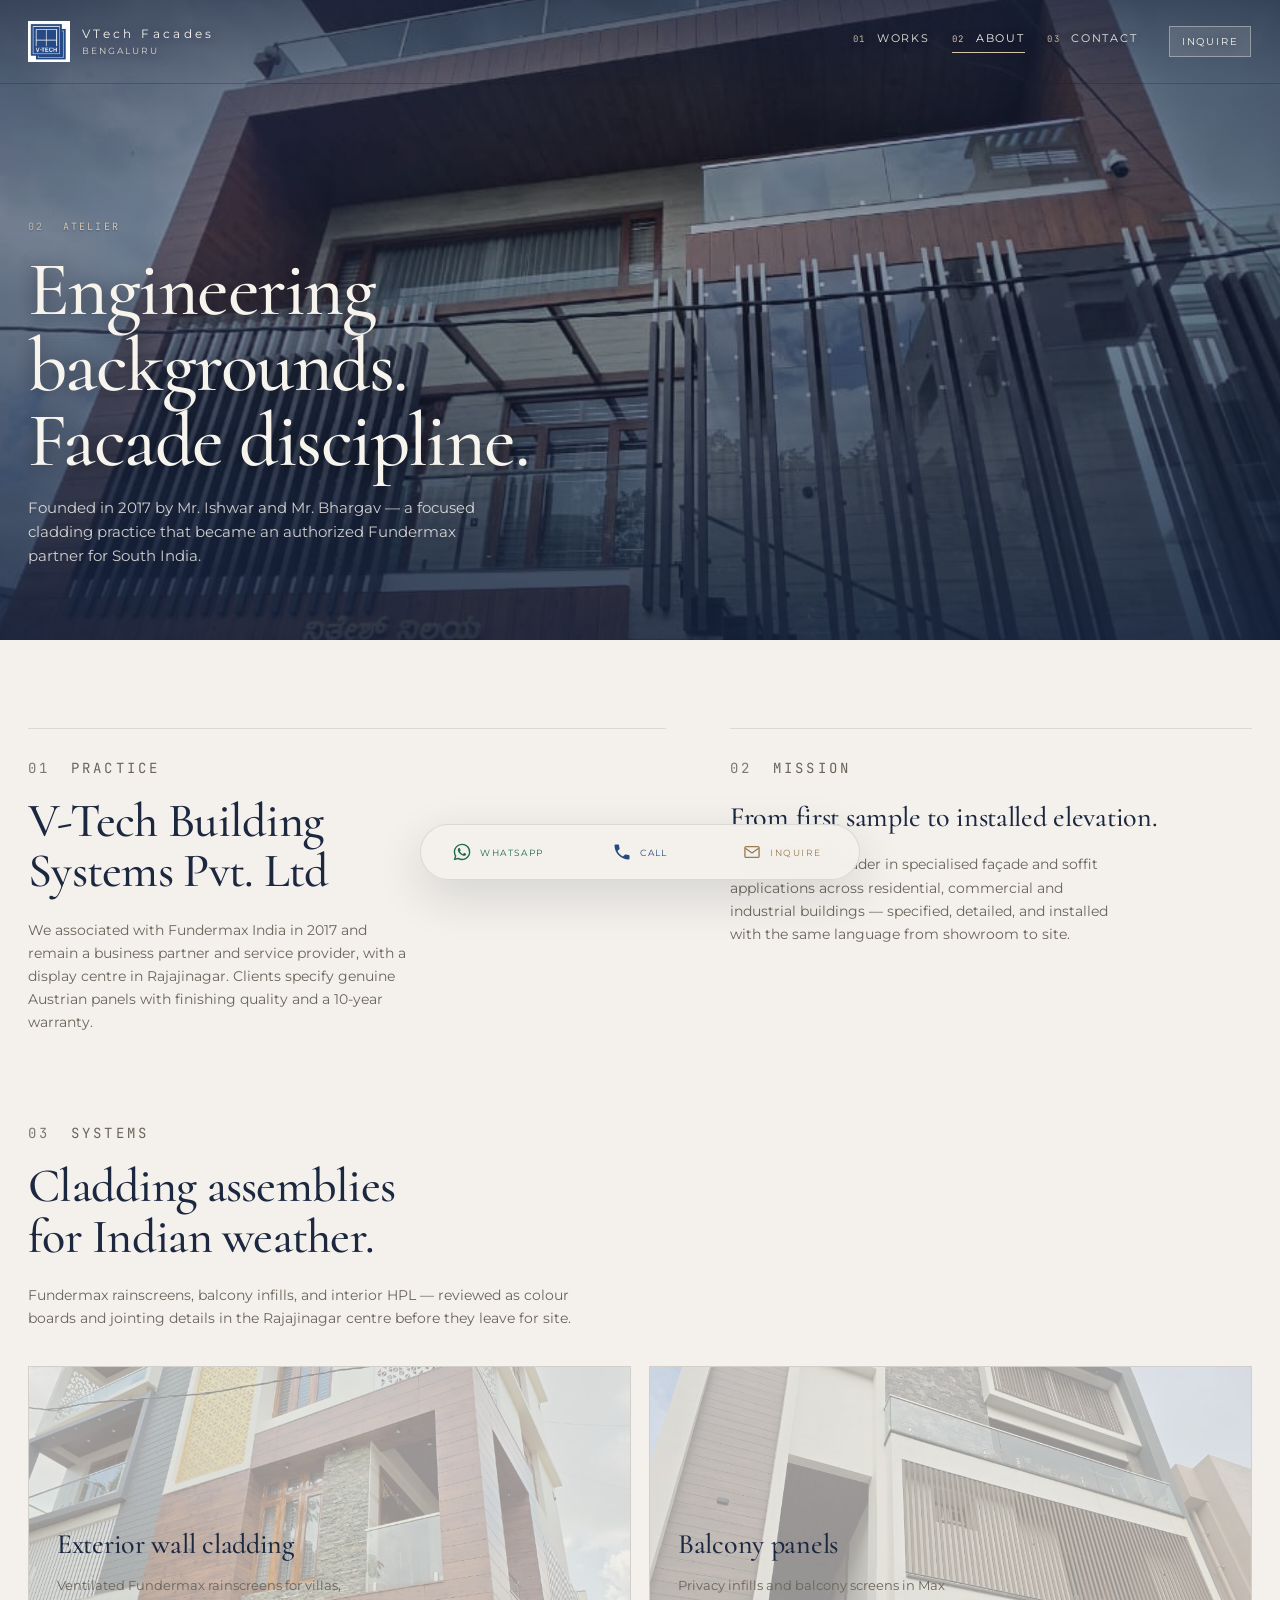
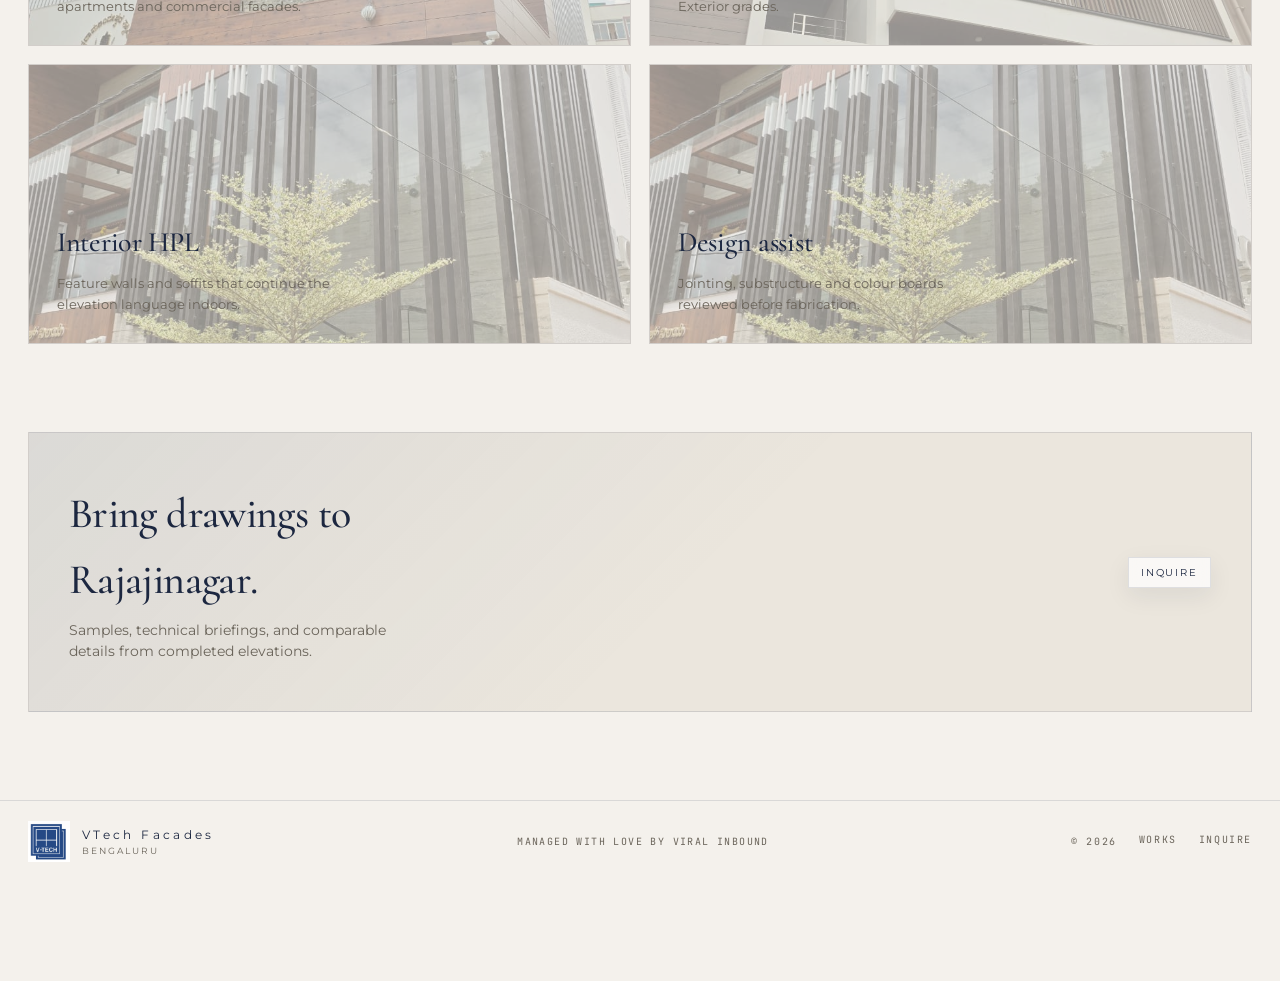
==== commit 295e8c7f: "Elevate the site with inquire leads, Fundermax chapter, and the intelligence watermark. Co-authored-" ====
--- a/about.html
+++ b/about.html
@@ -2,39 +2,148 @@
 <html lang="en-IN">
 <head>
   <meta charset="UTF-8">
-  <meta name="viewport" content="width=device-width, initial-scale=1.0">
+  <meta name="viewport" content="width=device-width, initial-scale=1.0, viewport-fit=cover">
   <title>About VTech Facades | Fundermax Partner, Bengaluru</title>
   <meta name="description" content="VTech Facades was founded in 2017 by Ishwar B. G and Bhargav Panthulu. Authorized Fundermax partner for South India with a Rajajinagar design centre.">
   <meta name="theme-color" content="#254985">
   <link rel="canonical" href="https://vtechfacades.com/about.html">
+  <link rel="preconnect" href="https://fonts.googleapis.com">
+  <link rel="preconnect" href="https://fonts.gstatic.com" crossorigin>
+  <link href="https://fonts.googleapis.com/css2?family=Cormorant:ital,wght@0,400;0,500;0,600;0,700;1,400;1,500&family=Montserrat:ital,wght@0,300;0,400;0,500;0,600;1,400&family=JetBrains+Mono:wght@400;500&display=swap" rel="stylesheet">
   <link rel="stylesheet" href="styles.css">
-  <link href="https://fonts.googleapis.com/css2?family=Cormorant:ital,wght@0,500;0,600;1,400&family=Montserrat:wght@400;500;600&display=swap" rel="stylesheet">
 </head>
-<body>
-  <header class="site-header is-scrolled">
+<body class="is-page">
+  <header class="site-header" id="site-header">
     <div class="header-inner">
-      <a href="index.html" class="brand"><span class="brand-mark">VT</span><span class="brand-copy"><span class="brand-name">VTech Facades</span><span class="brand-sub">Bengaluru</span></span></a>
-      <nav class="desktop-nav"><a href="systems.html">Systems</a><a href="materials.html">Materials</a><a href="projects.html">Works</a><a href="about.html">Atelier</a><a href="contact.html">Contact</a></nav>
-      <a class="btn btn-solid" href="contact.html">Consult</a>
+      <a href="index.html" class="brand">
+        <span class="brand-glyph" aria-hidden="true"></span>
+        <span>
+          <span class="brand-name">VTech Facades</span>
+          <span class="brand-sub">Bengaluru</span>
+        </span>
+      </a>
+      <nav class="mono-nav" aria-label="Primary">
+        <a href="projects.html"><i>01</i> Works</a>
+        <a href="about.html" class="is-active"><i>02</i> About</a>
+        <a href="contact.html"><i>03</i> Contact</a>
+      </nav>
+      <div class="header-end">
+        <button type="button" class="inquire" data-inquire-open data-source-cta="header">Inquire</button>
+        <button class="nav-lines" id="nav-toggle" type="button" aria-label="Menu"><span></span><span></span></button>
+      </div>
     </div>
   </header>
-  <main>
+
+  <nav class="mobile-chapters" id="mobile-nav">
+    <a href="projects.html">01 Works</a>
+    <a href="about.html">02 About</a>
+    <a href="contact.html">03 Contact</a>
+  </nav>
+
+  <main class="page-main">
     <section class="page-hero">
-      <p class="eyebrow">Atelier</p>
-      <h1>Engineering backgrounds. Facade discipline.</h1>
-      <p class="lede">VTech Facades was incorporated in 2017 by Mr. Ishwar and Mr. Bhargav. The company grew from a focused cladding practice into an authorized Fundermax partner for South India.</p>
-    </section>
-    <section class="page-body intro-split">
-      <div>
-        <h2>V-Tech Building Systems Pvt. Ltd</h2>
-        <p>We associated with Fundermax India in 2017 and remain a business partner and service provider, with a display centre in Rajajinagar. Clients specify genuine Austrian panels with finishing quality and a 10-year warranty.</p>
-      </div>
-      <div>
-        <h2>Mission</h2>
-        <p>To be a market leader in specialised façade and soffit applications across residential, commercial and industrial buildings — from first sample to installed elevation.</p>
+      <div class="page-hero-media" style="background-image:url('images/project-11.jpeg')"></div>
+      <div class="page-hero-shade"></div>
+      <div class="page-hero-copy">
+        <p class="chap-label"><span>02</span> Atelier</p>
+        <h1>Engineering backgrounds. Facade discipline.</h1>
+        <p class="lede">Founded in 2017 by Mr. Ishwar and Mr. Bhargav — a focused cladding practice that became an authorized Fundermax partner for South India.</p>
       </div>
     </section>
+
+    <section class="page-section" id="atelier">
+      <div class="about-split">
+        <div class="about-panel">
+          <p class="chap-label"><span>01</span> Practice</p>
+          <h2>V-Tech Building Systems Pvt. Ltd</h2>
+          <p>We associated with Fundermax India in 2017 and remain a business partner and service provider, with a display centre in Rajajinagar. Clients specify genuine Austrian panels with finishing quality and a 10-year warranty.</p>
+        </div>
+        <div class="about-panel">
+          <p class="chap-label"><span>02</span> Mission</p>
+          <h3>From first sample to installed elevation.</h3>
+          <p>To be a market leader in specialised façade and soffit applications across residential, commercial and industrial buildings — specified, detailed, and installed with the same language from showroom to site.</p>
+        </div>
+      </div>
+    </section>
+
+    <section class="page-section" id="systems">
+      <p class="chap-label"><span>03</span> Systems</p>
+      <h2>Cladding assemblies for Indian weather.</h2>
+      <p>Fundermax rainscreens, balcony infills, and interior HPL — reviewed as colour boards and jointing details in the Rajajinagar centre before they leave for site.</p>
+      <div class="systems-grid">
+        <article class="system-card">
+          <div class="system-card-media" style="background-image:url('images/project-03.jpeg')"></div>
+          <div class="system-card-copy">
+            <h3>Exterior wall cladding</h3>
+            <p>Ventilated Fundermax rainscreens for villas, apartments and commercial facades.</p>
+          </div>
+        </article>
+        <article class="system-card">
+          <div class="system-card-media" style="background-image:url('images/project-08.jpeg')"></div>
+          <div class="system-card-copy">
+            <h3>Balcony panels</h3>
+            <p>Privacy infills and balcony screens in Max Exterior grades.</p>
+          </div>
+        </article>
+        <article class="system-card">
+          <div class="system-card-media" style="background-image:url('images/project-10.jpeg')"></div>
+          <div class="system-card-copy">
+            <h3>Interior HPL</h3>
+            <p>Feature walls and soffits that continue the elevation language indoors.</p>
+          </div>
+        </article>
+        <article class="system-card">
+          <div class="system-card-media" style="background-image:url('images/project-13.jpeg')"></div>
+          <div class="system-card-copy">
+            <h3>Design assist</h3>
+            <p>Jointing, substructure and colour boards reviewed before fabrication.</p>
+          </div>
+        </article>
+      </div>
+    </section>
+
+    <section class="page-cta">
+      <div>
+        <h2>Bring drawings to Rajajinagar.</h2>
+        <p>Samples, technical briefings, and comparable details from completed elevations.</p>
+      </div>
+      <button type="button" class="inquire" data-inquire-open data-source-cta="page-cta">Inquire</button>
+    </section>
   </main>
-  <footer class="site-footer"><p class="copyright">© 2026 V-Tech Building Systems Pvt. Ltd</p></footer>
+
+  <footer class="page-footer">
+    <a href="index.html" class="footer-brand">
+      <span class="brand-glyph" aria-hidden="true"></span>
+      <span>
+        <span class="brand-name">VTech Facades</span>
+        <span class="brand-sub">Bengaluru</span>
+      </span>
+    </a>
+    <p class="footer-credit">Managed with love by <a href="https://viralinbound.com" target="_blank" rel="noopener noreferrer">Viral Inbound</a></p>
+    <nav class="footer-meta" aria-label="Studio links">
+      <span>© 2026</span>
+      <a href="projects.html">Works</a>
+      <a href="#inquire" data-inquire-open data-source-cta="footer">Inquire</a>
+    </nav>
+  </footer>
+
+  <nav class="quick-bar" aria-label="Quick contact">
+    <a class="quick-bar-btn is-wa" href="https://wa.me/919980111468?text=Hello%2C%20I%20would%20like%20to%20enquire%20about%20facade%20systems." target="_blank" rel="noopener noreferrer">
+      <svg class="quick-bar-icon" viewBox="0 0 24 24" aria-hidden="true" focusable="false"><path fill="currentColor" d="M19.05 4.91A9.82 9.82 0 0 0 12.04 2C6.58 2 2.13 6.45 2.13 11.91c0 1.75.46 3.45 1.32 4.95L2 22l5.25-1.38a9.87 9.87 0 0 0 4.79 1.22h.01c5.46 0 9.91-4.45 9.91-9.91 0-2.65-1.03-5.14-2.91-7.02Zm-7.01 15.24h-.01a8.2 8.2 0 0 1-4.18-1.15l-.3-.18-3.12.82.83-3.04-.2-.31a8.2 8.2 0 0 1-1.26-4.38c0-4.54 3.7-8.23 8.24-8.23 2.2 0 4.27.86 5.82 2.42a8.18 8.18 0 0 1 2.41 5.83c0 4.54-3.7 8.22-8.23 8.22Zm4.52-6.16c-.25-.12-1.47-.72-1.7-.81-.23-.08-.39-.12-.56.12-.17.25-.64.81-.78.97-.14.17-.29.19-.54.06-.25-.12-1.05-.39-2-1.24-.75-.66-1.23-1.47-1.38-1.72-.14-.25-.02-.38.11-.51.11-.11.25-.29.37-.43.12-.15.17-.25.25-.41.08-.17.04-.31-.02-.43-.06-.12-.56-1.34-.76-1.84-.2-.48-.4-.42-.56-.42-.14 0-.31-.01-.47-.01-.17 0-.43.06-.66.31-.23.25-.87.85-.87 2.07 0 1.22.89 2.4 1.01 2.56.12.17 1.75 2.67 4.24 3.74.59.26 1.05.41 1.41.52.59.19 1.13.16 1.56.1.48-.07 1.47-.6 1.67-1.18.21-.58.21-1.07.14-1.18-.06-.1-.23-.17-.48-.29Z"/></svg>
+      <span>WhatsApp</span>
+    </a>
+    <a class="quick-bar-btn is-call" href="tel:+919980111468">
+      <svg class="quick-bar-icon" viewBox="0 0 24 24" aria-hidden="true" focusable="false"><path fill="currentColor" d="M6.6 10.8c1.4 2.8 3.8 5.1 6.6 6.6l2.2-2.2c.3-.3.7-.4 1.1-.2 1.1.4 2.3.6 3.5.6.6 0 1 .4 1 1V20c0 .6-.4 1-1 1C10.6 21 3 13.4 3 4c0-.6.4-1 1-1h3.5c.6 0 1 .4 1 1 0 1.2.2 2.4.6 3.5.1.4 0 .8-.3 1.1L6.6 10.8Z"/></svg>
+      <span>Call</span>
+    </a>
+    <button type="button" class="quick-bar-btn is-inquire" data-inquire-open data-source-cta="quick-bar">
+      <svg class="quick-bar-icon" viewBox="0 0 24 24" aria-hidden="true" focusable="false" fill="none" stroke="currentColor" stroke-width="1.6" stroke-linejoin="round"><rect x="3.5" y="5.5" width="17" height="13" rx="1.5"/><path d="m4 7.4 8 5.8 8-5.8"/></svg>
+      <span>Inquire</span>
+    </button>
+  </nav>
+
+  <script src="js/supabase-config.js?v=leads1"></script>
+  <script src="js/inquire.js?v=leads1"></script>
+  <script src="page.js"></script>
 </body>
 </html>
--- a/styles.css
+++ b/styles.css
@@ -19,12 +19,16 @@
   --font-b: "Montserrat", system-ui, sans-serif;
   --font-m: "JetBrains Mono", ui-monospace, monospace;
   --max: 1320px;
+  --quick-bar-h: 58px;
+  --quick-bar-gap: 0px;
+  --quick-bar-space: calc(var(--quick-bar-h) + var(--quick-bar-gap) + env(safe-area-inset-bottom, 0px));
 }
 
 *, *::before, *::after { box-sizing: border-box; }
-html { color-scheme: light; }
+html { color-scheme: light; scroll-padding-bottom: var(--quick-bar-space); }
 html, body { margin: 0; background: var(--ink); color: var(--paper); }
-a:focus-visible, button:focus-visible, input:focus-visible, textarea:focus-visible {
+body { padding-bottom: calc(var(--quick-bar-space) + 16px); }
+a:focus-visible, button:focus-visible, input:focus-visible, textarea:focus-visible, select:focus-visible {
   outline: 2px solid var(--navy);
   outline-offset: 3px;
 }
@@ -95,13 +99,15 @@
 }
 .site-header .mono-nav a i { color: var(--on-photo-accent); }
 .site-header .mono-nav a::after { background: var(--on-photo-accent); }
-.site-header .inquire {
+.site-header .inquire,
+.site-header .spec-pill {
   background: rgba(247, 244, 238, 0.12);
   border-color: rgba(247, 244, 238, 0.38);
   color: var(--on-photo);
   box-shadow: none;
   text-shadow: 0 1px 8px rgba(18, 28, 48, 0.35);
 }
+.site-header .spec-pill b { color: var(--on-photo-accent); }
 .site-header .nav-lines span {
   background: var(--on-photo);
   box-shadow: 0 1px 6px rgba(18, 28, 48, 0.4);
@@ -136,13 +142,17 @@
   background: var(--copper);
 }
 .site-header.is-solid .inquire,
-.site-header.is-scrolled .inquire {
+.site-header.is-scrolled .inquire,
+.site-header.is-solid .spec-pill,
+.site-header.is-scrolled .spec-pill {
   background: rgba(255, 255, 255, 0.7);
   border-color: var(--line);
   color: var(--paper);
   box-shadow: 0 8px 24px rgba(28, 39, 64, 0.06);
   text-shadow: none;
 }
+.site-header.is-solid .spec-pill b,
+.site-header.is-scrolled .spec-pill b { color: var(--copper-2); }
 .site-header.is-solid .nav-lines span,
 .site-header.is-scrolled .nav-lines span {
   background: var(--paper);
@@ -190,7 +200,9 @@
   color: var(--paper); padding: 8px 12px;
   backdrop-filter: blur(10px);
   box-shadow: 0 8px 24px rgba(21, 35, 63, 0.08);
-}
+  font-family: inherit;
+}
+button.inquire { cursor: pointer; }
 .spec-pill b { color: var(--copper-2); margin-left: 6px; }
 .nav-lines {
   display: none; width: 36px; height: 36px; background: none; border: 0; position: relative;
@@ -205,7 +217,7 @@
 .nav-lines.is-open span:last-child { transform: translateY(-4px); }
 
 .mobile-chapters {
-  display: none; position: fixed; inset: 84px 0 0; z-index: 55;
+  display: none; position: fixed; inset: 84px 0 var(--quick-bar-space); z-index: 55;
   background: rgba(244, 241, 236, 0.98); padding: 40px 28px; flex-direction: column; gap: 22px;
   letter-spacing: 0.18em; text-transform: uppercase; font-size: 13px;
 }
@@ -297,7 +309,8 @@
 }
 
 .hero-tabs {
-  position: absolute; left: clamp(28px, 8vw, 110px); right: clamp(28px, 8vw, 110px); bottom: 36px; z-index: 4;
+  position: absolute; left: clamp(28px, 8vw, 110px); right: clamp(28px, 8vw, 110px);
+  bottom: calc(28px + var(--quick-bar-space)); z-index: 4;
   display: grid; grid-template-columns: 1fr 1fr 1fr; gap: 18px;
 }
 .hero-tabs button {
@@ -321,8 +334,21 @@
 @keyframes marquee { to { transform: translateX(-50%); } }
 
 .parallax {
-  position: relative; min-height: 170vh; display: flex; flex-direction: column;
+  position: relative; min-height: 180vh; display: flex; flex-direction: column;
   justify-content: center; padding: 16vh 4vw; overflow: hidden;
+}
+.parallax-grid {
+  position: absolute; inset: 0; pointer-events: none; z-index: 0;
+  opacity: 0.55;
+  background-image:
+    repeating-linear-gradient(
+      90deg,
+      rgba(37, 73, 133, 0.07) 0,
+      rgba(37, 73, 133, 0.07) 1px,
+      transparent 1px,
+      transparent calc(100% / 12)
+    );
+  mask-image: radial-gradient(ellipse 68% 62% at 50% 48%, #000 18%, transparent 78%);
 }
 .parallax-vignette {
   position: absolute; inset: 0; pointer-events: none; z-index: 0;
@@ -335,24 +361,36 @@
   font-size: 14px; letter-spacing: 0.3em; margin-bottom: 5vh;
   color: var(--copper-2);
 }
-.aura-word {
-  position: absolute; left: 50%; top: 50%; transform: translate(-50%, -50%);
-  font-family: var(--font-d); font-size: clamp(140px, 40vw, 560px); letter-spacing: -0.06em;
-  opacity: 0.12; color: var(--navy); line-height: 0.7; pointer-events: none; white-space: nowrap;
-  font-weight: 500; z-index: 0;
+.aura-mark {
+  position: absolute; left: 50%; top: 50%;
+  width: min(68vw, 640px);
+  pointer-events: none; z-index: 0;
+  transform: translate(-50%, 8%);
+  will-change: transform;
+  opacity: 0.16;
+  mix-blend-mode: multiply;
+}
+.aura-mark img {
+  display: block; width: 100%; height: auto;
 }
 .parallax-stack {
   position: relative; z-index: 1;
   display: flex; flex-direction: column; gap: 0;
+  width: min(100%, 1480px);
+  margin: 0 auto;
 }
 .p-row {
-  display: flex; flex-direction: column; align-items: flex-start;
-  gap: 14px; margin: 5.5vh 0; will-change: transform;
+  display: grid;
+  gap: 28px 48px;
+  margin: 6vh 0;
+  will-change: transform;
   opacity: 1;
+  align-items: start;
   transition: opacity 450ms var(--ease-out);
 }
-.parallax.is-live .p-row { opacity: 0.52; }
+.parallax.is-live .p-row { opacity: 0.72; }
 .parallax.is-live .p-row.is-on { opacity: 1; }
+.p-claim { min-width: 0; }
 .p-line {
   display: flex; align-items: center; gap: 22px;
 }
@@ -370,36 +408,148 @@
 }
 .p-word {
   display: block; overflow: hidden; line-height: 0.84;
-}
+  position: relative;
+  padding-bottom: 0.1em;
+}
+.p-word::after {
+  content: "";
+  position: absolute;
+  left: 0;
+  right: 0;
+  bottom: 0.02em;
+  height: 1px;
+  background: var(--copper-2);
+  transform: scaleX(0);
+  transform-origin: left center;
+  transition: transform 450ms var(--ease-out);
+}
+.p-row.is-on .p-word::after { transform: scaleX(1); }
 .p-row b {
   display: block;
   font-family: var(--font-d);
-  font-size: clamp(80px, 16.5vw, 248px);
+  font-size: clamp(72px, 14.5vw, 220px);
   font-weight: 600;
   line-height: 0.82;
   letter-spacing: -0.035em;
   color: var(--paper);
   text-shadow: 0 2px 48px rgba(37, 73, 133, 0.12);
+  transition: color 450ms var(--ease-out);
+}
+.p3 .p-word b { font-style: italic; font-weight: 500; }
+.p3 .p-word { padding-inline: 0.06em; }
+.parallax.is-live .p-row:not(.is-on) b {
+  color: rgba(28, 39, 64, 0.34);
+  text-shadow: none;
+}
+.p-meta {
+  display: flex;
+  align-items: baseline;
+  gap: 18px 28px;
+  flex-wrap: wrap;
+  margin-top: 14px;
 }
 .p-row i {
   font-style: normal;
   color: var(--mute);
-  font-size: clamp(14px, 1.35vw, 20px);
+  font-size: clamp(13px, 1.2vw, 17px);
   letter-spacing: 0.2em;
   text-transform: uppercase;
   font-weight: 500;
-  max-width: 26ch;
+  max-width: 28ch;
   line-height: 1.5;
   padding-left: 2px;
 }
-.p1 { padding-left: 2vw; }
-.p2 { align-items: flex-end; padding-right: 2vw; }
+.p-spec {
+  font-family: var(--font-m);
+  font-size: 12px;
+  letter-spacing: 0.08em;
+  text-transform: none;
+  color: var(--copper);
+  white-space: nowrap;
+  opacity: 0.55;
+  transition: opacity 450ms var(--ease-out);
+}
+.p-row.is-on .p-spec { opacity: 1; }
+.p-ticks {
+  display: block;
+  width: min(168px, 42vw);
+  height: 11px;
+  margin-top: 14px;
+  opacity: 0.2;
+  transform: scaleX(0.88);
+  transform-origin: left center;
+  background: repeating-linear-gradient(
+    90deg,
+    var(--copper-2) 0 1px,
+    transparent 1px 11px
+  );
+  transition: opacity 450ms var(--ease-out), transform 450ms var(--ease-out);
+}
+.p-row.is-on .p-ticks {
+  opacity: 0.7;
+  transform: scaleX(1);
+}
+.p-plate {
+  margin: 18px 0 0;
+  width: min(240px, 22vw);
+  opacity: 0.28;
+  transform: scale(0.96);
+  transition: opacity 450ms var(--ease-out), transform 450ms var(--ease-out);
+}
+.p-row.is-on .p-plate,
+.parallax:not(.is-live) .p-plate {
+  opacity: 1;
+  transform: scale(1);
+}
+.p-plate-frame {
+  position: relative;
+  aspect-ratio: 4 / 5;
+  overflow: hidden;
+  background: var(--ink-2);
+}
+.p-plate-frame .vf {
+  width: 16px;
+  height: 16px;
+  border-color: var(--copper-2);
+  z-index: 2;
+}
+.p-plate-img {
+  position: absolute;
+  inset: 0;
+  background-size: cover;
+  background-position: center;
+}
+.p1 {
+  grid-template-columns: auto minmax(0, 1fr);
+  padding-left: 1vw;
+}
+.p1 .p-plate { grid-column: 1; grid-row: 1; }
+.p1 .p-claim { grid-column: 2; grid-row: 1; }
+.p2 {
+  grid-template-columns: minmax(0, 1fr) auto;
+  padding-right: 1vw;
+}
+.p2 .p-claim { grid-column: 1; justify-self: end; text-align: right; }
+.p2 .p-plate { grid-column: 2; }
+.p2 .p-line { justify-content: flex-end; }
+.p2 .p-word::after { transform-origin: right center; }
+.p2 .p-meta { justify-content: flex-end; }
 .p2 i { text-align: right; padding-left: 0; padding-right: 2px; }
-.p3 { align-items: center; }
-.p3 i { text-align: center; }
+.p2 .p-ticks { margin-left: auto; transform-origin: right center; }
+.p3 {
+  grid-template-columns: auto minmax(0, 1fr);
+  padding-left: 1vw;
+}
+.p3 .p-plate { grid-column: 1; grid-row: 1; }
+.p3 .p-claim { grid-column: 2; grid-row: 1; }
+.p3 .p-line { justify-content: flex-start; }
+.p3 .p-word::after { transform-origin: left center; }
+.p3 .p-meta { justify-content: flex-start; }
+.p3 i { text-align: left; }
+.p3 .p-ticks { margin-inline: 0; transform-origin: left center; }
 
 .works { padding-top: 0; }
-.section-intro, .pathways, .spectrum, .manifesto, .cinema { padding: 10vh 28px; max-width: var(--max); margin: 0 auto; }
+.section-intro, .pathways, .spectrum, .manifesto { padding: 10vh 28px; max-width: var(--max); margin: 0 auto; }
 .reveal-head {
   font-family: var(--font-d); font-weight: 500; font-size: clamp(36px, 5vw, 72px);
   line-height: 1.02; margin: 0 0 48px; letter-spacing: -0.02em;
@@ -411,6 +561,7 @@
   display: flex;
   flex-direction: column;
   padding-top: 88px;
+  padding-bottom: calc(var(--quick-bar-space) + 12px);
   box-sizing: border-box;
   background:
     radial-gradient(ellipse 70% 55% at 50% 48%, rgba(37, 73, 133, 0.08) 0%, transparent 70%),
@@ -422,13 +573,13 @@
   flex-shrink: 0;
   width: min(100%, var(--max));
   margin: 0 auto;
-  padding: 4px 28px 28px;
+  padding: 4px 28px 16px;
 }
 .works-head .chap-label {
-  margin-bottom: 12px;
+  margin-bottom: 8px;
 }
 .works-head .reveal-head {
-  font-size: clamp(26px, 3.2vw, 42px);
+  font-size: clamp(24px, 2.8vw, 38px);
   margin: 0;
   max-width: 16ch;
   line-height: 1.05;
@@ -441,7 +592,7 @@
   display: flex;
   align-items: center;
   overflow: hidden;
-  padding: 12px 0 20px;
+  padding: 8px 0 12px;
 }
 .works-stage {
   position: absolute;
@@ -587,50 +738,62 @@
   position: relative;
   z-index: 1;
   display: flex;
-  align-items: flex-start;
-  gap: 48px;
+  align-items: center;
+  gap: 40px;
   padding: 0 18vw;
   width: max-content;
+  height: 100%;
+  max-height: 100%;
 }
 .proj {
-  width: min(58vw, 520px);
+  width: min(34vw, 380px, calc(min(52vh, 520px) * 3 / 4));
   flex-shrink: 0;
-  opacity: 0.38;
-  filter: brightness(0.76);
+  display: flex;
+  flex-direction: column;
+  height: auto;
+  max-height: 100%;
+  opacity: 0.72;
   transform: none;
-  transition:
-    opacity 480ms var(--ease-out),
-    filter 480ms var(--ease-out);
-  will-change: opacity, filter;
+  transition: opacity 480ms var(--ease-out);
 }
 .proj.is-active {
   opacity: 1;
-  filter: none;
   z-index: 2;
 }
 .proj-tilt {
+  display: flex;
+  flex-direction: column;
+  flex: 0 1 auto;
+  min-height: 0;
+  max-height: 100%;
   transform-style: preserve-3d;
 }
 .proj-media {
+  flex: 0 1 auto;
+  min-height: 0;
+  width: 100%;
   overflow: hidden;
   box-shadow: 0 28px 72px rgba(21, 35, 63, 0.16);
 }
 .proj-img {
-  height: min(34vh, 320px);
+  width: 100%;
+  height: auto;
+  aspect-ratio: 3 / 4;
+  max-height: min(52vh, 520px);
   background-size: cover;
   background-position: center;
   transform: scale(1.14) translate3d(var(--parallax, 0px), 0, 0);
   will-change: transform;
 }
 .proj-copy {
-  padding-top: 22px;
-  min-height: 148px;
+  flex-shrink: 0;
+  padding-top: 16px;
 }
 .proj h3 {
   font-family: var(--font-d);
-  font-size: clamp(24px, 2.2vw, 32px);
+  font-size: clamp(22px, 2vw, 30px);
   font-weight: 500;
-  margin: 0 0 10px;
+  margin: 0 0 8px;
   line-height: 1.15;
 }
 .proj-copy > p {
@@ -639,16 +802,16 @@
   letter-spacing: 0.14em;
   text-transform: uppercase;
   margin: 0;
-  line-height: 1.55;
+  line-height: 1.45;
   max-width: 36ch;
 }
 .proj-meta {
   display: grid;
   grid-template-columns: repeat(3, minmax(0, 1fr));
-  column-gap: clamp(24px, 3vw, 48px);
-  row-gap: 12px;
-  margin: 24px 0 0;
-  padding: 18px 0 0;
+  column-gap: clamp(16px, 2.2vw, 36px);
+  row-gap: 8px;
+  margin: 16px 0 0;
+  padding: 14px 0 0;
   border-top: 1px solid rgba(37, 73, 133, 0.18);
   opacity: 0;
   transform: translateY(10px);
@@ -680,18 +843,9 @@
   text-overflow: ellipsis;
 }
 
-.works-vignette {
-  position: absolute;
-  inset: 0;
-  z-index: 3;
-  pointer-events: none;
-  background:
-    radial-gradient(ellipse 68% 58% at 50% 52%, transparent 30%, rgba(244, 241, 236, 0.78) 100%),
-    linear-gradient(90deg, rgba(244, 241, 236, 0.9) 0%, transparent 16%, transparent 84%, rgba(244, 241, 236, 0.9) 100%);
-}
 .works-viewfinder {
   position: absolute;
-  inset: 22% 7% 16%;
+  inset: 16% 18% 14%;
   z-index: 4;
   pointer-events: none;
 }
@@ -715,8 +869,8 @@
   display: flex;
   align-items: center;
   gap: 22px;
-  margin: 8px 8vw 4vh;
-  padding-top: 20px;
+  margin: 4px 8vw 0;
+  padding-top: 14px;
   border-top: 1px solid var(--line);
   pointer-events: auto;
 }
@@ -781,6 +935,739 @@
   }
 }
 
+@media (max-height: 800px) and (min-width: 961px) {
+  .works-head { padding: 0 28px 10px; }
+  .works-head .reveal-head { font-size: clamp(22px, 2.4vw, 32px); }
+  .proj { width: min(32vw, 340px, calc(min(42vh, 380px) * 3 / 4)); }
+  .proj-img { max-height: min(42vh, 380px); }
+  .proj-copy { padding-top: 12px; }
+  .proj-meta { margin-top: 12px; padding-top: 12px; }
+}
+
+/* ==========================================================================
+   FUNDERMAX MONUMENTAL PARTNER CHAPTER (DOMINANT EXPERIENCE)
+   ========================================================================== */
+
+.fmax-dominant {
+  position: relative;
+  background: #080d19;
+  color: #f4f1ec;
+  overflow: hidden;
+  padding: 12vh 0 10vh;
+  border-top: 1px solid rgba(184, 149, 106, 0.25);
+  border-bottom: 1px solid rgba(184, 149, 106, 0.25);
+}
+
+.fmax-stage-bg {
+  position: absolute;
+  inset: 0;
+  pointer-events: none;
+  overflow: hidden;
+  z-index: 0;
+}
+
+.fmax-grid-lines {
+  position: absolute;
+  inset: 0;
+  background-image:
+    linear-gradient(rgba(255, 255, 255, 0.025) 1px, transparent 1px),
+    linear-gradient(90deg, rgba(255, 255, 255, 0.025) 1px, transparent 1px);
+  background-size: 72px 72px;
+}
+
+.fmax-ambient-glow {
+  position: absolute;
+  top: 6%;
+  left: 50%;
+  transform: translateX(-50%);
+  width: min(90vw, 980px);
+  height: 520px;
+  background: radial-gradient(circle, rgba(37, 73, 133, 0.28) 0%, rgba(184, 149, 106, 0.1) 48%, transparent 72%);
+  filter: blur(72px);
+  opacity: 0.85;
+}
+
+.fmax-watermark {
+  position: absolute;
+  top: 2%;
+  left: 50%;
+  transform: translateX(-50%);
+  font-family: var(--font-b);
+  font-size: clamp(72px, 17vw, 230px);
+  font-weight: 900;
+  letter-spacing: 0.12em;
+  color: rgba(255, 255, 255, 0.022);
+  white-space: nowrap;
+  user-select: none;
+  pointer-events: none;
+  text-transform: uppercase;
+  z-index: 0;
+}
+
+/* Layer 1: Monumental Header */
+.fmax-monument {
+  position: relative;
+  z-index: 1;
+  max-width: var(--max);
+  margin: 0 auto;
+  padding: 0 28px 7vh;
+}
+
+.fmax-badge-row {
+  display: flex;
+  flex-wrap: wrap;
+  gap: 12px;
+  align-items: center;
+  margin-bottom: 36px;
+}
+
+.fmax-pill {
+  display: inline-flex;
+  align-items: center;
+  gap: 8px;
+  font-family: var(--font-m);
+  font-size: 11px;
+  letter-spacing: 0.14em;
+  text-transform: uppercase;
+  padding: 6px 14px;
+  border-radius: 99px;
+}
+
+.fmax-pill-live {
+  background: rgba(184, 149, 106, 0.12);
+  border: 1px solid rgba(184, 149, 106, 0.45);
+  color: #d4c4a8;
+}
+
+.fmax-live-dot {
+  width: 7px;
+  height: 7px;
+  border-radius: 50%;
+  background: #22c55e;
+  box-shadow: 0 0 10px #22c55e;
+  animation: fmax-dot-pulse 2.2s infinite;
+}
+
+@keyframes fmax-dot-pulse {
+  0%, 100% { opacity: 1; transform: scale(1); }
+  50% { opacity: 0.4; transform: scale(0.85); }
+}
+
+.fmax-pill-subtle {
+  background: rgba(255, 255, 255, 0.04);
+  border: 1px solid rgba(255, 255, 255, 0.1);
+  color: rgba(244, 241, 236, 0.7);
+}
+
+.fmax-pill-count {
+  background: rgba(37, 73, 133, 0.25);
+  border: 1px solid rgba(37, 73, 133, 0.5);
+  color: #9bbcf5;
+}
+
+.fmax-hero-lockup {
+  display: flex;
+  flex-wrap: wrap;
+  align-items: center;
+  justify-content: space-between;
+  gap: 28px;
+  padding-bottom: 32px;
+  border-bottom: 1px solid rgba(255, 255, 255, 0.1);
+  margin-bottom: 40px;
+}
+
+.fmax-svg-logo,
+.fmax-partner-logo-img {
+  width: clamp(280px, 38vw, 460px);
+  height: auto;
+  display: block;
+  object-fit: contain;
+  filter: drop-shadow(0 4px 20px rgba(0, 0, 0, 0.45));
+}
+
+.fmax-partner-cross {
+  display: flex;
+  flex-direction: column;
+  align-items: flex-start;
+  gap: 4px;
+  font-family: var(--font-m);
+  font-size: 10px;
+  letter-spacing: 0.18em;
+  text-transform: uppercase;
+  color: rgba(244, 241, 236, 0.5);
+}
+
+.fmax-partner-cross strong {
+  font-size: 20px;
+  letter-spacing: 0.06em;
+  color: #ffffff;
+  font-family: var(--font-b);
+  font-weight: 600;
+}
+
+.fmax-lead-row {
+  display: grid;
+  grid-template-columns: 1.25fr 0.8fr;
+  gap: 48px;
+  align-items: end;
+  margin-bottom: 48px;
+}
+
+.fmax-headline {
+  font-family: var(--font-d);
+  font-size: clamp(34px, 4.4vw, 54px);
+  font-weight: 500;
+  line-height: 1.14;
+  color: #ffffff;
+  margin: 0;
+  letter-spacing: -0.02em;
+}
+
+.fmax-headline span {
+  color: #d4c4a8;
+  font-style: italic;
+}
+
+.fmax-sublead {
+  margin: 0;
+  font-size: 15px;
+  line-height: 1.7;
+  color: rgba(244, 241, 236, 0.72);
+}
+
+.fmax-strengths-grid {
+  display: grid;
+  grid-template-columns: repeat(4, 1fr);
+  gap: 20px;
+}
+
+.fmax-strength-card {
+  background: rgba(14, 23, 40, 0.7);
+  border: 1px solid rgba(255, 255, 255, 0.08);
+  padding: 24px 20px;
+  border-radius: 4px;
+  transition: border-color 260ms var(--ease-out), transform 260ms var(--ease-out), background 260ms var(--ease-out);
+}
+
+.fmax-strength-card:hover {
+  border-color: rgba(184, 149, 106, 0.5);
+  transform: translateY(-4px);
+  background: rgba(22, 35, 60, 0.85);
+}
+
+.fmax-str-icon {
+  font-family: var(--font-m);
+  font-size: 11px;
+  color: var(--copper-2);
+  letter-spacing: 0.14em;
+  display: block;
+  margin-bottom: 12px;
+}
+
+.fmax-str-content strong {
+  display: block;
+  font-family: var(--font-b);
+  font-size: 15px;
+  font-weight: 600;
+  color: #ffffff;
+  margin-bottom: 8px;
+}
+
+.fmax-str-content p {
+  margin: 0;
+  font-size: 12.5px;
+  line-height: 1.55;
+  color: rgba(244, 241, 236, 0.68);
+}
+
+/* Layer 2: Projects Carousel */
+.fmax-carousel-section {
+  position: relative;
+  z-index: 1;
+  max-width: var(--max);
+  margin: 0 auto;
+  padding: 2vh 28px 7vh;
+}
+
+.fmax-carousel-header {
+  display: flex;
+  justify-content: space-between;
+  align-items: flex-end;
+  gap: 32px;
+  margin-bottom: 32px;
+}
+
+.fmax-carousel-title {
+  font-family: var(--font-d);
+  font-size: clamp(28px, 3.4vw, 44px);
+  font-weight: 500;
+  color: #ffffff;
+  margin: 4px 0 8px;
+  letter-spacing: -0.02em;
+}
+
+.fmax-carousel-sub {
+  margin: 0;
+  font-size: 14px;
+  color: rgba(244, 241, 236, 0.65);
+}
+
+.fmax-carousel-controls {
+  display: flex;
+  align-items: center;
+  gap: 20px;
+}
+
+.fmax-counter {
+  font-family: var(--font-m);
+  font-size: 13px;
+  color: #d4c4a8;
+  display: flex;
+  align-items: center;
+  gap: 6px;
+}
+
+.fmax-counter i {
+  color: rgba(255, 255, 255, 0.3);
+  font-style: normal;
+}
+
+.fmax-nav-btns {
+  display: flex;
+  gap: 10px;
+}
+
+.fmax-btn {
+  width: 44px;
+  height: 44px;
+  border-radius: 50%;
+  background: rgba(255, 255, 255, 0.06);
+  border: 1px solid rgba(255, 255, 255, 0.15);
+  color: #ffffff;
+  display: grid;
+  place-items: center;
+  transition: all 180ms ease;
+  cursor: pointer;
+}
+
+.fmax-btn:hover {
+  background: var(--copper);
+  border-color: var(--copper);
+  color: #080d19;
+  transform: scale(1.06);
+}
+
+.fmax-btn:active {
+  transform: scale(0.96);
+}
+
+.fmax-carousel-track-wrap {
+  overflow: hidden;
+  padding: 8px 0 16px;
+  user-select: none;
+  touch-action: pan-y;
+  cursor: grab;
+}
+
+.fmax-carousel-track-wrap.is-dragging {
+  cursor: grabbing;
+}
+
+.fmax-track {
+  display: flex;
+  gap: 24px;
+  transition: transform 450ms cubic-bezier(0.2, 0.9, 0.3, 1);
+  will-change: transform;
+}
+
+.fmax-slide {
+  width: clamp(310px, 38vw, 460px);
+  flex-shrink: 0;
+  background: rgba(14, 23, 40, 0.85);
+  border: 1px solid rgba(255, 255, 255, 0.09);
+  border-radius: 4px;
+  overflow: hidden;
+  transition: transform 280ms var(--ease-out), border-color 280ms var(--ease-out), box-shadow 280ms var(--ease-out);
+  box-shadow: 0 16px 36px rgba(0, 0, 0, 0.4);
+}
+
+.fmax-slide.is-active {
+  border-color: rgba(184, 149, 106, 0.55);
+  box-shadow: 0 22px 48px rgba(0, 0, 0, 0.55);
+}
+
+.fmax-slide:hover {
+  transform: translateY(-6px);
+  border-color: rgba(184, 149, 106, 0.7);
+}
+
+.fmax-slide-media {
+  position: relative;
+  aspect-ratio: 16 / 11;
+  overflow: hidden;
+  background: #000;
+}
+
+.fmax-slide-media img {
+  width: 100%;
+  height: 100%;
+  object-fit: cover;
+  object-position: center;
+  transition: transform 550ms var(--ease-out);
+}
+
+.fmax-slide:hover .fmax-slide-media img {
+  transform: scale(1.05);
+}
+
+.fmax-partner-tag {
+  position: absolute;
+  top: 12px;
+  left: 12px;
+  font-family: var(--font-m);
+  font-size: 9.5px;
+  letter-spacing: 0.12em;
+  text-transform: uppercase;
+  padding: 4px 10px;
+  background: rgba(8, 13, 25, 0.85);
+  color: #d4c4a8;
+  border: 1px solid rgba(184, 149, 106, 0.4);
+  backdrop-filter: blur(8px);
+  z-index: 2;
+}
+
+.fmax-corner-bracket {
+  position: absolute;
+  width: 14px;
+  height: 14px;
+  border: 2px solid rgba(212, 196, 168, 0.6);
+  z-index: 2;
+  pointer-events: none;
+  transition: transform 220ms ease;
+}
+
+.fmax-corner-bracket.tl { top: 8px; left: 8px; border-right: 0; border-bottom: 0; }
+.fmax-corner-bracket.tr { top: 8px; right: 8px; border-left: 0; border-bottom: 0; }
+.fmax-corner-bracket.bl { bottom: 8px; left: 8px; border-right: 0; border-top: 0; }
+.fmax-corner-bracket.br { bottom: 8px; right: 8px; border-left: 0; border-top: 0; }
+
+.fmax-slide:hover .fmax-corner-bracket.tl { transform: translate(-2px, -2px); }
+.fmax-slide:hover .fmax-corner-bracket.tr { transform: translate(2px, -2px); }
+.fmax-slide:hover .fmax-corner-bracket.bl { transform: translate(-2px, 2px); }
+.fmax-slide:hover .fmax-corner-bracket.br { transform: translate(2px, 2px); }
+
+.fmax-slide-body {
+  padding: 20px 22px 24px;
+}
+
+.fmax-slide-eyebrow {
+  font-family: var(--font-m);
+  font-size: 10px;
+  letter-spacing: 0.16em;
+  text-transform: uppercase;
+  color: var(--copper);
+  margin-bottom: 6px;
+}
+
+.fmax-slide-name {
+  font-family: var(--font-d);
+  font-size: 24px;
+  font-weight: 500;
+  color: #ffffff;
+  margin: 0 0 8px;
+  line-height: 1.2;
+}
+
+.fmax-slide-desc {
+  font-size: 12.5px;
+  line-height: 1.55;
+  color: rgba(244, 241, 236, 0.7);
+  margin: 0 0 16px;
+}
+
+.fmax-slide-specs {
+  display: grid;
+  grid-template-columns: 1fr 1fr;
+  gap: 10px 14px;
+  border-top: 1px solid rgba(255, 255, 255, 0.08);
+  padding-top: 14px;
+  margin: 0;
+  font-size: 11px;
+}
+
+.fmax-slide-specs dt {
+  color: rgba(244, 241, 236, 0.48);
+  font-family: var(--font-m);
+  font-size: 9.5px;
+  text-transform: uppercase;
+  letter-spacing: 0.08em;
+}
+
+.fmax-slide-specs dd {
+  margin: 2px 0 0;
+  color: #ffffff;
+  font-weight: 500;
+}
+
+.fmax-slide-specs dd.highlight {
+  color: #22c55e;
+  font-weight: 600;
+}
+
+.fmax-carousel-progress {
+  width: 100%;
+  height: 2px;
+  background: rgba(255, 255, 255, 0.08);
+  margin-top: 24px;
+  border-radius: 99px;
+  overflow: hidden;
+}
+
+.fmax-progress-bar {
+  height: 100%;
+  width: 12.5%;
+  background: linear-gradient(90deg, var(--copper), #d4c4a8);
+  transition: width 350ms ease;
+}
+
+/* Layer 3: Superior Products & Conversion Hub */
+.fmax-products-section {
+  position: relative;
+  z-index: 1;
+  max-width: var(--max);
+  margin: 0 auto;
+  padding: 3vh 28px 2vh;
+}
+
+.fmax-products-head {
+  display: grid;
+  grid-template-columns: 1.25fr 0.8fr;
+  gap: 40px;
+  align-items: end;
+  margin-bottom: 36px;
+}
+
+.fmax-products-title {
+  font-family: var(--font-d);
+  font-size: clamp(28px, 3.2vw, 42px);
+  font-weight: 500;
+  color: #ffffff;
+  margin: 4px 0 0;
+  letter-spacing: -0.02em;
+}
+
+.fmax-products-desc {
+  margin: 0;
+  font-size: 14px;
+  color: rgba(244, 241, 236, 0.7);
+  line-height: 1.6;
+}
+
+.fmax-products-grid {
+  display: grid;
+  grid-template-columns: repeat(3, 1fr);
+  gap: 24px;
+  margin-bottom: 48px;
+}
+
+.fmax-product-card {
+  background: rgba(14, 23, 40, 0.75);
+  border: 1px solid rgba(255, 255, 255, 0.08);
+  padding: 28px 24px;
+  border-radius: 4px;
+  transition: all 260ms var(--ease-out);
+}
+
+.fmax-product-card:hover {
+  border-color: rgba(184, 149, 106, 0.6);
+  transform: translateY(-4px);
+  background: rgba(20, 32, 54, 0.9);
+}
+
+.fmax-card-highlight {
+  border-color: rgba(184, 149, 106, 0.4);
+  background: linear-gradient(180deg, rgba(28, 42, 70, 0.6) 0%, rgba(14, 23, 40, 0.85) 100%);
+}
+
+.fmax-collection-tag {
+  display: inline-block;
+  font-family: var(--font-m);
+  font-size: 9.5px;
+  letter-spacing: 0.14em;
+  text-transform: uppercase;
+  color: var(--copper);
+  margin-bottom: 12px;
+}
+
+.fmax-card-header h4 {
+  font-family: var(--font-d);
+  font-size: 24px;
+  font-weight: 500;
+  color: #ffffff;
+  margin: 0 0 12px;
+  line-height: 1.2;
+}
+
+.fmax-product-card p {
+  font-size: 13px;
+  line-height: 1.6;
+  color: rgba(244, 241, 236, 0.72);
+  margin: 0 0 20px;
+}
+
+.fmax-card-features {
+  list-style: none;
+  padding: 0;
+  margin: 0;
+  border-top: 1px solid rgba(255, 255, 255, 0.08);
+  padding-top: 16px;
+  font-size: 12px;
+  color: #d4c4a8;
+  display: flex;
+  flex-direction: column;
+  gap: 8px;
+}
+
+.fmax-card-features li::before {
+  content: "— ";
+  color: var(--copper);
+  font-family: var(--font-m);
+}
+
+.fmax-action-hub {
+  display: flex;
+  flex-wrap: wrap;
+  justify-content: space-between;
+  align-items: center;
+  gap: 28px;
+  background: rgba(20, 32, 54, 0.65);
+  border: 1px solid rgba(184, 149, 106, 0.35);
+  padding: 32px 36px;
+  border-radius: 4px;
+}
+
+.fmax-action-info h4 {
+  font-family: var(--font-d);
+  font-size: 26px;
+  font-weight: 500;
+  color: #ffffff;
+  margin: 0 0 8px;
+  line-height: 1.2;
+}
+
+.fmax-action-info p {
+  font-size: 13.5px;
+  line-height: 1.55;
+  color: rgba(244, 241, 236, 0.75);
+  margin: 0;
+  max-width: 50ch;
+}
+
+.fmax-action-btns {
+  display: flex;
+  flex-wrap: wrap;
+  gap: 14px;
+}
+
+.fmax-spec-btn {
+  font-family: var(--font-b);
+  font-size: 11px;
+  letter-spacing: 0.12em;
+  text-transform: uppercase;
+  padding: 14px 20px;
+  background: rgba(255, 255, 255, 0.08);
+  border: 1px solid rgba(255, 255, 255, 0.2);
+  color: #ffffff;
+  transition: all 180ms ease;
+  cursor: pointer;
+}
+
+.fmax-spec-btn:hover {
+  background: rgba(255, 255, 255, 0.15);
+  border-color: #ffffff;
+}
+
+.fmax-consult-btn {
+  font-family: var(--font-b);
+  font-size: 11px;
+  letter-spacing: 0.12em;
+  text-transform: uppercase;
+  padding: 14px 22px;
+  background: var(--copper);
+  border: 1px solid var(--copper);
+  color: #080d19 !important;
+  font-weight: 600;
+  transition: all 180ms ease;
+  cursor: pointer;
+  text-shadow: none !important;
+}
+
+.fmax-consult-btn:hover {
+  background: #d4c4a8;
+  border-color: #d4c4a8;
+  transform: translateY(-2px);
+}
+
+.fmax-spec-fly {
+  position: fixed;
+  width: 8px;
+  height: 8px;
+  border-radius: 50%;
+  background: var(--copper);
+  pointer-events: none;
+  z-index: 190;
+}
+
+/* Responsive Media Queries for Fundermax */
+@media (max-width: 1024px) {
+  .fmax-lead-row,
+  .fmax-products-head {
+    grid-template-columns: 1fr;
+    gap: 20px;
+  }
+  .fmax-strengths-grid {
+    grid-template-columns: repeat(2, 1fr);
+  }
+  .fmax-products-grid {
+    grid-template-columns: 1fr;
+  }
+  .fmax-slide {
+    width: clamp(280px, 60vw, 420px);
+  }
+}
+
+@media (max-width: 768px) {
+  .fmax-dominant {
+    padding: 8vh 0 6vh;
+  }
+  .fmax-monument,
+  .fmax-carousel-section,
+  .fmax-products-section {
+    padding-left: 20px;
+    padding-right: 20px;
+  }
+  .fmax-strengths-grid {
+    grid-template-columns: 1fr;
+  }
+  .fmax-carousel-header {
+    flex-direction: column;
+    align-items: flex-start;
+    gap: 16px;
+  }
+  .fmax-action-hub {
+    padding: 24px 20px;
+  }
+  .fmax-action-btns {
+    width: 100%;
+    flex-direction: column;
+  }
+  .fmax-spec-btn,
+  .fmax-consult-btn {
+    width: 100%;
+    text-align: center;
+  }
+}
+
 .doors { display: grid; grid-template-columns: 1fr 1fr 1fr; gap: 18px; }
 .door {
   position: relative; min-height: 72vh; overflow: hidden; display: flex; align-items: flex-end;
@@ -827,8 +1714,9 @@
 .manifesto blockquote {
   font-family: var(--font-d); font-size: clamp(28px, 4.2vw, 54px); font-weight: 500;
   line-height: 1.18; margin: 0 0 56px; max-width: 1100px;
-}
-.manifesto .q-word { display: inline-block; opacity: 0.14; }
+  word-spacing: 0.12em;
+}
+.manifesto .q-word { display: inline; opacity: 0.14; }
 .metrics { list-style: none; padding: 0; margin: 0; display: grid; grid-template-columns: repeat(4, 1fr); gap: 24px; }
 .metrics strong { display: block; font-family: var(--font-d); font-size: 48px; font-weight: 500; }
 .metrics span { color: var(--mute); font-size: 12px; letter-spacing: 0.08em; }
@@ -854,6 +1742,8 @@
 .film video { width: 100%; height: 100%; object-fit: cover; }
 .film.is-full {
   position: fixed; inset: 0; z-index: 120; border-radius: 0; aspect-ratio: auto; height: 100vh;
+  transform: none;
+  opacity: 1;
 }
 .expand {
   position: absolute; right: 20px; bottom: 20px; background: rgba(244, 241, 236, 0.86);
@@ -861,42 +1751,46 @@
   text-transform: uppercase; font-size: 10px; padding: 10px 14px;
 }
 
-.footer { padding: 10vh 28px 32px; max-width: var(--max); margin: 0 auto; }
-.footer-grid { display: grid; grid-template-columns: 0.75fr 1.25fr; gap: 56px; align-items: center; }
+.footer { padding: 48px 28px 28px; max-width: var(--max); margin: 0 auto; }
+.footer-showreel { margin: 0 0 36px; }
+.footer-showreel .chap-label { margin-bottom: 16px; }
+.footer-showreel .film { aspect-ratio: 16 / 7; }
+.footer-grid {
+  display: grid; grid-template-columns: 220px 1fr; gap: 40px; align-items: start;
+  padding-top: 32px; border-top: 1px solid var(--line);
+}
 .portrait {
   position: relative;
-  min-height: 440px;
+  height: 200px;
   border: 1px solid var(--line);
   background:
     linear-gradient(180deg, rgba(21,35,63,0.08), rgba(21,35,63,0.72)),
     url("images/project-14.jpeg") center/cover;
-  display: flex; flex-direction: column; justify-content: flex-end; padding: 28px;
+  display: flex; flex-direction: column; justify-content: flex-end; padding: 16px;
   overflow: hidden;
 }
 .portrait-index {
-  position: absolute; top: 22px; left: 22px;
-  font-family: var(--font-m); font-size: 10px; letter-spacing: 0.22em;
+  position: absolute; top: 12px; left: 14px;
+  font-family: var(--font-m); font-size: 9px; letter-spacing: 0.22em;
   color: var(--on-photo-accent);
 }
 .portrait p {
-  font-family: var(--font-d); font-size: clamp(36px, 3.6vw, 48px);
-  margin: 0; line-height: 0.96; max-width: 8ch; font-weight: 500;
+  font-family: var(--font-d); font-size: clamp(22px, 2vw, 28px);
+  margin: 0; line-height: 0.96; max-width: 9ch; font-weight: 500;
   color: var(--on-photo);
 }
 .cols {
-  display: grid; grid-template-columns: 1fr 1fr 1fr; gap: 28px;
+  display: grid; grid-template-columns: 1fr 1fr 1fr; gap: 24px;
   padding: 0;
   border-top: 0;
-  align-self: stretch;
 }
 .cols > div {
   display: flex; flex-direction: column;
-  padding-top: 4px;
+  padding-top: 0;
   border-top: 1px solid var(--line);
-  min-height: 100%;
 }
 .cols h4 {
-  margin: 0 0 28px; padding-top: 18px;
+  margin: 0 0 12px; padding-top: 12px;
   font-size: 11px; font-weight: 500; letter-spacing: 0.2em; text-transform: uppercase;
   color: var(--paper);
 }
@@ -905,7 +1799,7 @@
   font-family: var(--font-m); font-size: 9px;
 }
 .cols a, .cols p {
-  display: block; margin: 0 0 14px; color: var(--paper); opacity: 0.62; font-size: 14px;
+  display: block; margin: 0 0 8px; color: var(--paper); opacity: 0.62; font-size: 14px;
   transition: opacity 180ms var(--ease-out), color 180ms var(--ease-out);
 }
 .cols a { position: relative; width: fit-content; }
@@ -917,57 +1811,28 @@
 .cols a:hover::after { transform: scaleX(1); }
 .cols p { letter-spacing: 0.04em; }
 
-.footer-correspondence {
-  display: grid; grid-template-columns: 1fr 1.15fr; gap: 40px; align-items: end;
-  margin-top: 56px; padding: 32px 0;
-  border-top: 1px solid var(--line); border-bottom: 1px solid var(--line);
-}
-.news-intro { display: flex; gap: 18px; align-items: flex-start; max-width: 420px; }
-.news-index {
-  font-family: var(--font-m); font-size: 10px; letter-spacing: 0.22em;
-  color: var(--copper-2); padding-top: 6px; flex-shrink: 0;
-}
-.news-intro h3 {
-  margin: 0 0 10px; font-family: var(--font-d); font-size: 32px; font-weight: 500;
-  letter-spacing: -0.01em; line-height: 1;
-}
-.news-intro p {
-  margin: 0; color: var(--mute); font-size: 13px; line-height: 1.55; max-width: 34ch;
-}
-.news { display: flex; gap: 12px; align-items: stretch; min-width: 0; }
-.news-field {
-  flex: 1; min-width: 0;
-  border: 1px solid var(--line);
-  background: #fff;
-  transition: border-color 220ms var(--ease-out), background 220ms var(--ease-out);
-}
-.news-field:focus-within {
-  border-color: var(--copper-2);
-  background: #fff;
-}
-.news input {
-  width: 100%; background: none; border: 0; color: var(--paper);
-  padding: 14px 16px; font-family: var(--font-b); font-size: 13px; letter-spacing: 0.04em;
-  outline: none;
-}
-.news input::placeholder { color: var(--mute); }
-.news-submit {
-  flex-shrink: 0;
-  font-size: 10px; letter-spacing: 0.18em; text-transform: uppercase;
-  background: transparent; border: 1px solid var(--line);
-  color: var(--paper); padding: 0 22px;
-  transition: border-color 220ms var(--ease-out), color 220ms var(--ease-out), background 220ms var(--ease-out), transform 120ms var(--ease-out);
-}
-.news-submit:hover {
-  border-color: var(--copper-2); color: var(--copper-2);
-  background: rgba(37,73,133,0.06);
-}
-.news-submit:active { transform: scale(0.97); }
-
 .footer-bar {
-  display: flex; align-items: center; justify-content: space-between; gap: 28px;
-  padding-top: 28px; flex-wrap: wrap;
-}
+  display: flex; align-items: center; justify-content: space-between; gap: 20px;
+  margin-top: 28px; padding-top: 16px; flex-wrap: wrap;
+  border-top: 1px solid var(--line);
+}
+.footer-credit {
+  margin: 0;
+  font-family: var(--font-m); font-size: 10px; letter-spacing: 0.14em; text-transform: uppercase;
+  color: var(--mute);
+}
+.footer-credit a {
+  color: inherit;
+  position: relative; padding-bottom: 3px;
+  transition: color 180ms var(--ease-out);
+}
+.footer-credit a::after {
+  content: ""; position: absolute; left: 0; right: 0; bottom: 0; height: 1px;
+  background: var(--copper-2); transform: scaleX(0); transform-origin: left;
+  transition: transform 280ms var(--ease-out);
+}
+.footer-credit a:hover { color: var(--copper-2); }
+.footer-credit a:hover::after { transform: scaleX(1); }
 .footer-brand { display: flex; align-items: center; gap: 12px; }
 .footer-brand .brand-name,
 .footer-brand .brand-sub { text-shadow: none; }
@@ -1006,7 +1871,7 @@
 .backdrop.is-on { opacity: 1; pointer-events: auto; }
 #spec-list { list-style: none; padding: 0; }
 .toast {
-  position: fixed; bottom: 28px; left: 50%; transform: translate(-50%, 16px) scale(0.96);
+  position: fixed; bottom: calc(16px + var(--quick-bar-space)); left: 50%; transform: translate(-50%, 16px) scale(0.96);
   background: var(--paper); color: var(--ink); padding: 12px 18px; font-size: 11px;
   letter-spacing: 0.12em; text-transform: uppercase; opacity: 0; z-index: 130;
   transition: opacity 280ms var(--ease-out), transform 420ms cubic-bezier(0.22, 1.2, 0.36, 1);
@@ -1016,39 +1881,81 @@
 @media (max-width: 960px) {
   .mono-nav, .hero-badge { display: none; }
   .nav-lines { display: block; }
-  .doors, .metrics, .atelier, .footer-grid, .footer-correspondence, .swatches, .hero-tabs, .cols { grid-template-columns: 1fr; }
-  .footer-correspondence { gap: 28px; align-items: start; }
-  .news { flex-direction: column; }
-  .news-submit { padding: 14px 22px; width: 100%; }
-  .footer-bar { align-items: flex-start; flex-direction: column; gap: 20px; }
-  .portrait { min-height: 360px; }
+  .doors, .metrics, .atelier, .footer-grid, .swatches, .hero-tabs { grid-template-columns: 1fr; }
+  .footer-grid { grid-template-columns: 1fr; gap: 24px; }
+  .cols { grid-template-columns: 1fr 1fr 1fr; gap: 12px; }
+  .footer-bar { align-items: flex-start; flex-direction: column; gap: 14px; }
+  .portrait { height: 180px; width: min(220px, 100%); }
   .door { min-height: 48vh; height: 48vh; }
-  .proj-img { height: min(28vh, 240px); }
-  .pin-wrap { padding-top: 76px; }
-  .works-head { padding: 2px 24px 20px; }
+  .proj-img {
+    max-height: min(46vh, 340px);
+  }
+  .pin-wrap { padding-top: 76px; padding-bottom: calc(var(--quick-bar-space) + 16px); }
+  .works-head { padding: 2px 24px 12px; }
   .works-head .reveal-head { font-size: clamp(22px, 6.5vw, 32px); max-width: none; }
-  .works-reel-slot { padding: 8px 0 16px; }
+  .works-reel-slot { padding: 6px 0 10px; }
   .works-frame, .works-viewfinder { display: none; }
   .reel { padding: 0 10vw; gap: 28px; }
-  .proj { width: min(78vw, 480px); }
-  .proj-copy { min-height: 136px; padding-top: 18px; }
+  .proj { width: min(72vw, 340px, calc(min(46vh, 340px) * 3 / 4)); }
+  .proj-copy { padding-top: 14px; }
   .proj-meta {
     grid-template-columns: 1fr 1fr 1fr;
-    column-gap: 16px;
-    margin-top: 18px;
-    padding-top: 14px;
+    column-gap: 12px;
+    margin-top: 12px;
+    padding-top: 12px;
   }
-  .works-progress { margin: 4px 24px 3vh; padding-top: 16px; gap: 14px; }
-  .slide-copy { left: 24px; right: 24px; bottom: 28%; }
-  .parallax { min-height: 120vh; padding: 12vh 24px; }
-  .p-row { gap: 10px; margin: 4vh 0; }
+  .works-progress { margin: 4px 24px 0; padding-top: 12px; gap: 14px; }
+  .slide-copy { left: 24px; right: 24px; bottom: calc(32% + 12px); }
+  .hero-tabs { bottom: calc(12px + var(--quick-bar-space)); gap: 10px; }
+  .parallax { min-height: 0; padding: 12vh 24px 10vh; }
+  .p-row {
+    grid-template-columns: 1fr;
+    gap: 16px;
+    margin: 7vh 0;
+  }
+  .p-plate { order: -1; }
   .p1, .p2, .p3 { padding: 0; }
+  .p1 .p-plate, .p2 .p-plate, .p3 .p-plate,
+  .p1 .p-claim, .p2 .p-claim {
+    grid-column: 1;
+    grid-row: auto;
+    justify-self: start;
+  }
+  .p2 .p-claim, .p2 .p-line, .p2 .p-meta { justify-content: flex-start; text-align: left; }
+  .p2 i { text-align: left; }
+  .p2 .p-ticks { margin-left: 0; transform-origin: left center; }
+  .p2 .p-word::after { transform-origin: left center; }
+  .p3 { justify-items: start; text-align: left; padding: 0; }
+  .p3 .p-plate, .p3 .p-claim {
+    grid-column: 1;
+    grid-row: auto;
+    justify-self: start;
+  }
+  .p3 .p-line, .p3 .p-meta { justify-content: flex-start; }
+  .p3 i { text-align: left; }
+  .p3 .p-ticks { margin-inline: 0; transform-origin: left center; }
+  .p3 .p-word::after { transform-origin: left center; }
+  .p-plate { width: min(168px, 46vw); }
   .p-line { gap: 14px; }
   .p-orbit { width: 22px; height: 22px; }
   .p-orbit::after { width: 4px; height: 4px; }
-  .p-row b { font-size: clamp(64px, 20vw, 140px); }
-  .p-row i { font-size: 13px; max-width: 28ch; }
-  .aura-word { font-size: 48vw; opacity: 0.14; }
+  .p-row b { font-size: clamp(56px, 18vw, 120px); }
+  .p-row i { font-size: 12px; max-width: 28ch; letter-spacing: 0.16em; }
+  .aura-mark { width: min(78vw, 420px); opacity: 0.18; }
+  .parallax-grid { opacity: 0.28; }
+  .fmax-cavity { display: none; }
+  .fmax-studio,
+  .fmax-craft { padding: 8vh 24px 5vh; }
+  .fmax-studio,
+  .fmax-craft-head,
+  .fmax-boards,
+  .fmax-steps { grid-template-columns: 1fr; }
+  .fmax-board-offset { margin-bottom: 0; }
+  .fmax-board-face { aspect-ratio: 4 / 3; }
+  .fmax-steps::before { display: none; }
+  .fmax-step { padding: 0 0 22px; border-left: 1px solid var(--line); padding-left: 18px; }
+  .fmax-step:last-child { padding-bottom: 0; }
+  .fmax-cta { flex-direction: column; align-items: stretch; }
 }
 
 /* —— Inner pages —— */
@@ -1064,13 +1971,13 @@
 .mono-nav a.is-active { opacity: 1; }
 .mono-nav a.is-active::after { transform: scaleX(1); }
 
-.page-main { padding-top: 84px; min-height: 70vh; }
+.page-main { min-height: 70vh; }
 .page-hero {
   position: relative;
-  min-height: min(62vh, 560px);
+  min-height: min(72vh, 640px);
   display: flex;
   align-items: flex-end;
-  padding: 0 28px 72px;
+  padding: 108px 28px 72px;
   overflow: hidden;
   background: var(--navy-deep);
 }
@@ -1160,6 +2067,7 @@
 }
 .system-card:hover .system-card-media { opacity: 0.52; transform: scale(1.08); }
 .system-card-copy { position: relative; z-index: 1; }
+.system-card-copy .inquire { margin-top: 14px; display: inline-block; }
 .system-card h3 {
   font-family: var(--font-d); font-weight: 500;
   font-size: 28px; margin: 0 0 8px; letter-spacing: -0.01em;
@@ -1211,6 +2119,17 @@
   gap: 48px 72px;
   align-items: start;
 }
+.contact-inquire {
+  border: 1px solid var(--line);
+  background: #fff;
+  padding: 28px;
+}
+.contact-inquire h2 {
+  font-family: var(--font-d); font-weight: 500;
+  font-size: clamp(28px, 3vw, 36px);
+  margin: 0 0 10px; letter-spacing: -0.02em;
+}
+.contact-inquire p { margin: 0 0 22px; color: var(--mute); max-width: 36ch; }
 .contact-details { border-top: 1px solid var(--line); padding-top: 28px; }
 .contact-details h2 { margin-bottom: 18px; }
 .contact-line {
@@ -1258,9 +2177,12 @@
 }
 .page-form .inquire:active { transform: scale(0.97); }
 
+#systems, #atelier { scroll-margin-top: 96px; }
+
 .page-cta {
-  margin: 0 28px 88px;
-  max-width: var(--max); margin-left: auto; margin-right: auto;
+  width: calc(100% - 56px);
+  max-width: var(--max);
+  margin: 0 auto 88px;
   border: 1px solid var(--line);
   padding: 48px 40px;
   display: flex; align-items: center; justify-content: space-between; gap: 28px;
@@ -1277,9 +2199,9 @@
 
 .page-footer {
   border-top: 1px solid var(--line);
-  padding: 28px;
+  padding: 20px 28px 28px;
   max-width: var(--max); margin: 0 auto;
-  display: flex; align-items: center; justify-content: space-between; gap: 20px; flex-wrap: wrap;
+  display: flex; align-items: center; justify-content: space-between; gap: 16px 24px; flex-wrap: wrap;
 }
 .page-footer .footer-meta { color: var(--mute); }
 
@@ -1288,7 +2210,7 @@
   .work-tile, .work-tile:nth-child(3), .work-tile:nth-child(4), .work-tile:nth-child(5) {
     grid-column: span 12; min-height: 280px;
   }
-  .page-cta { flex-direction: column; align-items: flex-start; padding: 36px 24px; margin: 0 16px 64px; }
+  .page-cta { flex-direction: column; align-items: flex-start; padding: 36px 24px; margin: 0 16px 48px; }
   .page-hero { min-height: 52vh; padding-bottom: 48px; }
   .page-section { padding: 64px 24px; }
   .desktop-nav { display: none; }
@@ -1369,6 +2291,159 @@
   max-width: var(--max); margin: 0 auto; padding: 28px;
 }
 .copyright { margin: 0; color: var(--mute); font-size: 12px; letter-spacing: 0.04em; }
+
+body.inquire-lock { overflow: hidden; }
+.inquire-root {
+  position: fixed; inset: 0; z-index: 220;
+  display: grid; place-items: center;
+  padding: 24px;
+}
+.inquire-root[hidden] { display: none; }
+.inquire-backdrop {
+  position: absolute; inset: 0;
+  background: rgba(18, 28, 48, 0.52);
+  opacity: 0;
+  transition: opacity 200ms var(--ease-out);
+}
+.inquire-root.is-open .inquire-backdrop { opacity: 1; }
+.inquire-dialog {
+  position: relative; z-index: 1;
+  width: min(520px, 100%);
+  max-height: min(88vh, 840px);
+  overflow: auto;
+  background: var(--ink);
+  border: 1px solid var(--line);
+  padding: 32px 28px 28px;
+  box-shadow: 0 28px 80px rgba(18, 28, 48, 0.28);
+  opacity: 0;
+  transform: scale(0.97);
+  transition: opacity 200ms var(--ease-out), transform 200ms var(--ease-out);
+}
+.inquire-root.is-open .inquire-dialog {
+  opacity: 1;
+  transform: scale(1);
+}
+.inquire-close {
+  position: absolute; top: 18px; right: 18px;
+  background: none; border: 0; padding: 6px 0;
+  font-family: var(--font-m); font-size: 9px; letter-spacing: 0.18em;
+  text-transform: uppercase; color: var(--mute);
+}
+.inquire-dialog h2 {
+  font-family: var(--font-d); font-weight: 500;
+  font-size: clamp(28px, 4vw, 36px);
+  margin: 0 0 8px; letter-spacing: -0.02em;
+}
+.inquire-lede { margin: 0 0 22px; color: var(--mute); font-size: 14px; }
+.inquire-form { display: grid; gap: 14px; position: relative; }
+.inquire-form label {
+  display: grid; gap: 8px;
+  font-family: var(--font-m); font-size: 9px; letter-spacing: 0.16em;
+  text-transform: uppercase; color: var(--mute);
+}
+.inquire-form input,
+.inquire-form textarea,
+.inquire-form select {
+  width: 100%; background: #fff;
+  border: 1px solid var(--line);
+  color: var(--paper); padding: 14px 16px;
+  font-family: var(--font-b); font-size: 14px; outline: none;
+  transition: border-color 220ms var(--ease-out);
+}
+.inquire-form input:focus,
+.inquire-form textarea:focus,
+.inquire-form select:focus { border-color: var(--copper-2); }
+.inquire-form textarea { min-height: 110px; resize: vertical; }
+.inquire-form .inquire { justify-self: start; margin-top: 4px; }
+.inquire-form .inquire:hover {
+  border-color: var(--copper-2); color: var(--copper-2);
+  background: rgba(37,73,133,0.06);
+}
+.inquire-form .inquire:active { transform: scale(0.97); }
+.inquire-form .inquire:disabled { opacity: 0.55; pointer-events: none; }
+.inquire-hp {
+  position: absolute; left: -10000px; width: 1px; height: 1px; overflow: hidden;
+}
+.inquire-status {
+  margin: 0; font-size: 13px; min-height: 1.2em;
+}
+.inquire-status[data-kind="ok"] { color: var(--navy); }
+.inquire-status[data-kind="err"] { color: #8a2f2f; }
+.inquire-status[data-kind="pending"] { color: var(--mute); }
+
+.quick-bar {
+  position: fixed;
+  z-index: 58;
+  left: 0;
+  right: 0;
+  bottom: 0;
+  display: grid;
+  grid-template-columns: 1fr 1fr 1fr;
+  min-height: var(--quick-bar-h);
+  padding: 4px 4px calc(4px + env(safe-area-inset-bottom, 0px));
+  background: rgba(244, 241, 236, 0.94);
+  backdrop-filter: blur(18px);
+  -webkit-backdrop-filter: blur(18px);
+  border-top: 1px solid var(--line);
+  box-shadow: 0 -10px 36px rgba(18, 28, 48, 0.08);
+}
+.quick-bar-btn {
+  display: flex;
+  flex-direction: column;
+  align-items: center;
+  justify-content: center;
+  gap: 4px;
+  min-height: 50px;
+  padding: 8px 6px;
+  border: 0;
+  background: none;
+  color: var(--paper);
+  font-family: var(--font-b);
+  font-size: 9px;
+  letter-spacing: 0.16em;
+  text-transform: uppercase;
+  cursor: pointer;
+  border-radius: 10px;
+  transition: background 180ms var(--ease-out), color 180ms var(--ease-out), transform 100ms ease-out;
+}
+.quick-bar-btn:hover { color: var(--navy); background: rgba(37, 73, 133, 0.06); }
+.quick-bar-btn:active { transform: scale(0.97); }
+.quick-bar-icon {
+  width: 20px;
+  height: 20px;
+  display: block;
+}
+.quick-bar-btn.is-wa { color: #1f6b4a; }
+.quick-bar-btn.is-wa:hover { color: #155c3e; background: rgba(31, 107, 74, 0.08); }
+.quick-bar-btn.is-call { color: var(--navy); }
+.quick-bar-btn.is-inquire { color: var(--copper); }
+.quick-bar-btn.is-inquire:hover { color: var(--copper-2); background: rgba(154, 123, 82, 0.1); }
+
+body.inquire-lock .quick-bar,
+body:has(.film.is-full) .quick-bar {
+  visibility: hidden;
+  pointer-events: none;
+}
+
+@media (min-width: 961px) {
+  :root {
+    --quick-bar-h: 54px;
+    --quick-bar-gap: 20px;
+  }
+  .quick-bar {
+    left: 50%;
+    right: auto;
+    bottom: calc(20px + env(safe-area-inset-bottom, 0px));
+    width: min(440px, calc(100% - 40px));
+    transform: translateX(-50%);
+    padding: 6px;
+    border: 1px solid var(--line);
+    border-radius: 999px;
+    box-shadow: 0 16px 48px rgba(18, 28, 48, 0.14);
+  }
+  .quick-bar-btn { border-radius: 999px; flex-direction: row; gap: 8px; min-height: 42px; }
+  .quick-bar-btn span { padding-top: 1px; }
+}
 
 @media (prefers-reduced-motion: reduce) {
   *, *::before, *::after { animation: none !important; transition: none !important; }
@@ -1376,4 +2451,8 @@
   .curtain { display: none; }
   body { cursor: auto; }
   .cursor-dot, .cursor-ring { display: none; }
-}
+  .p-plate { opacity: 1; transform: none; }
+  .p-ticks { transform: none; opacity: 0.55; }
+  .p-word::after { transform: none; }
+  .aura-mark { transform: translate(-50%, -50%); }
+}
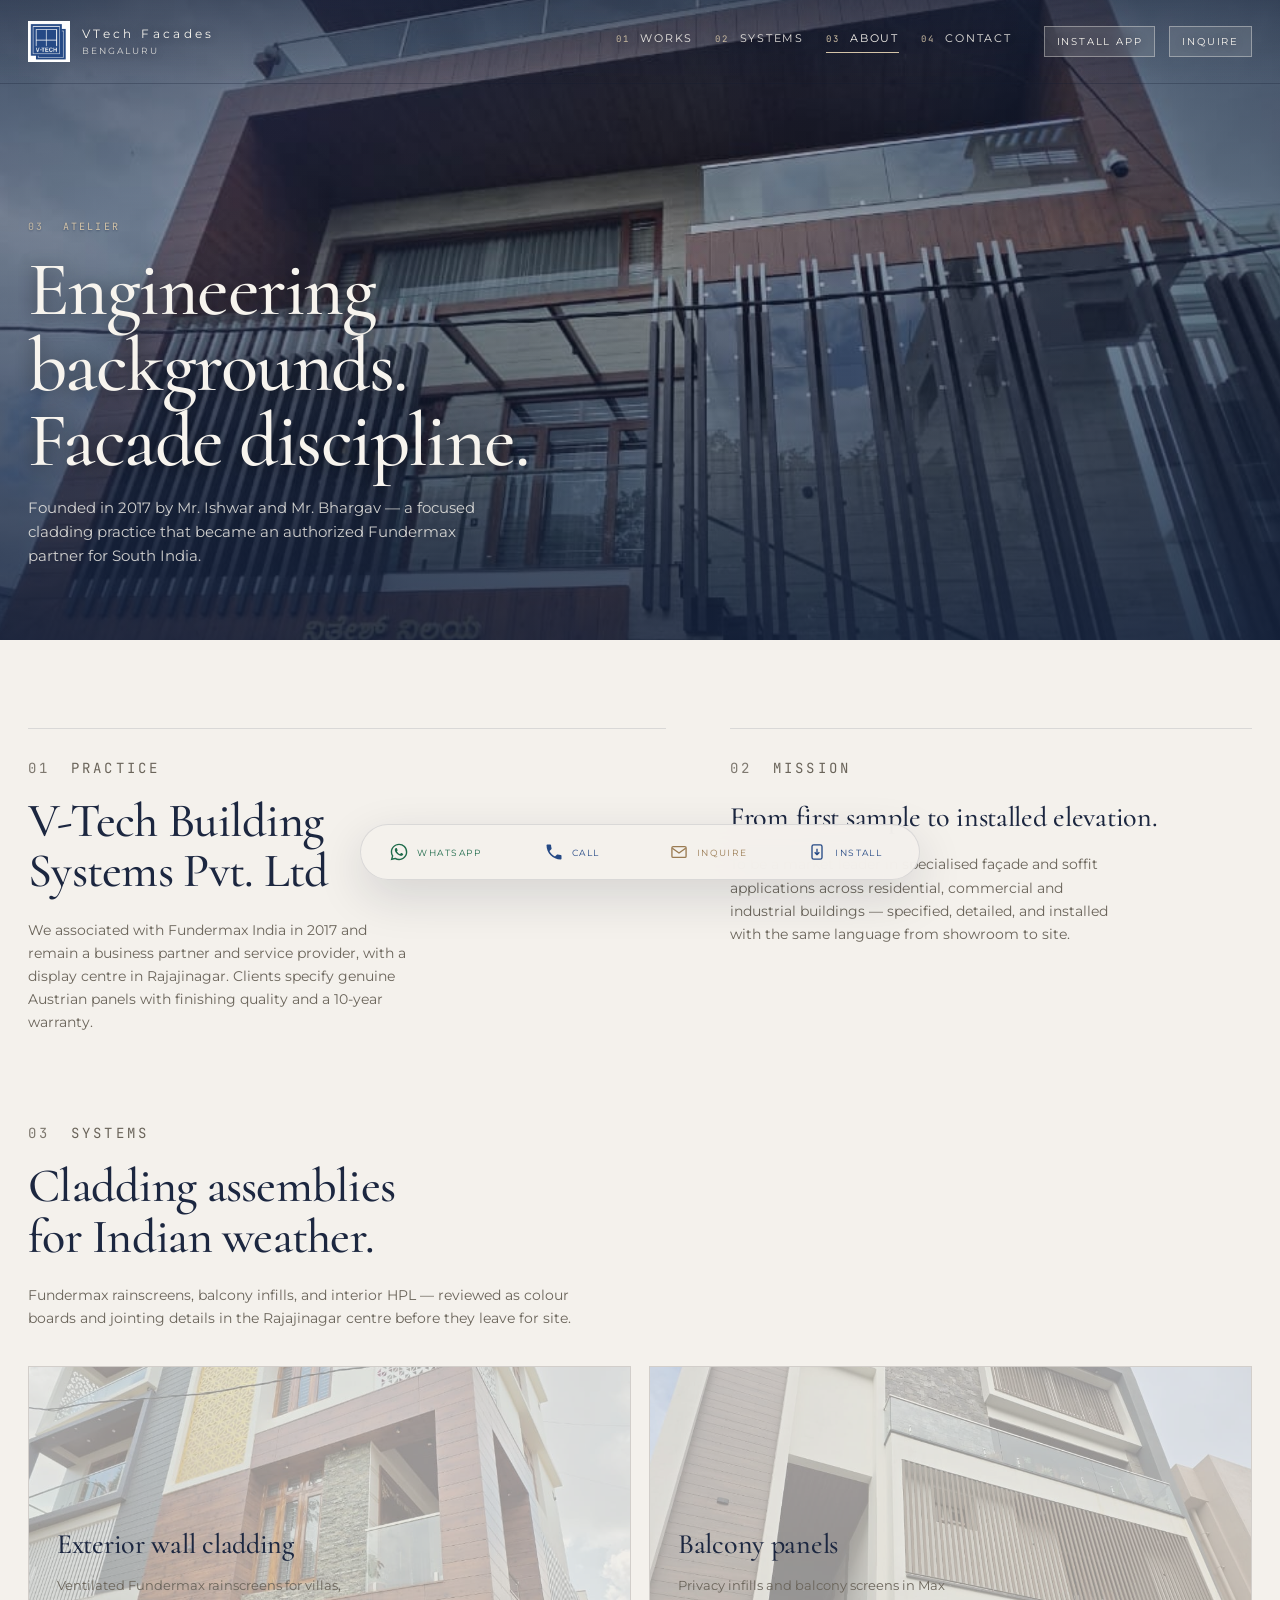
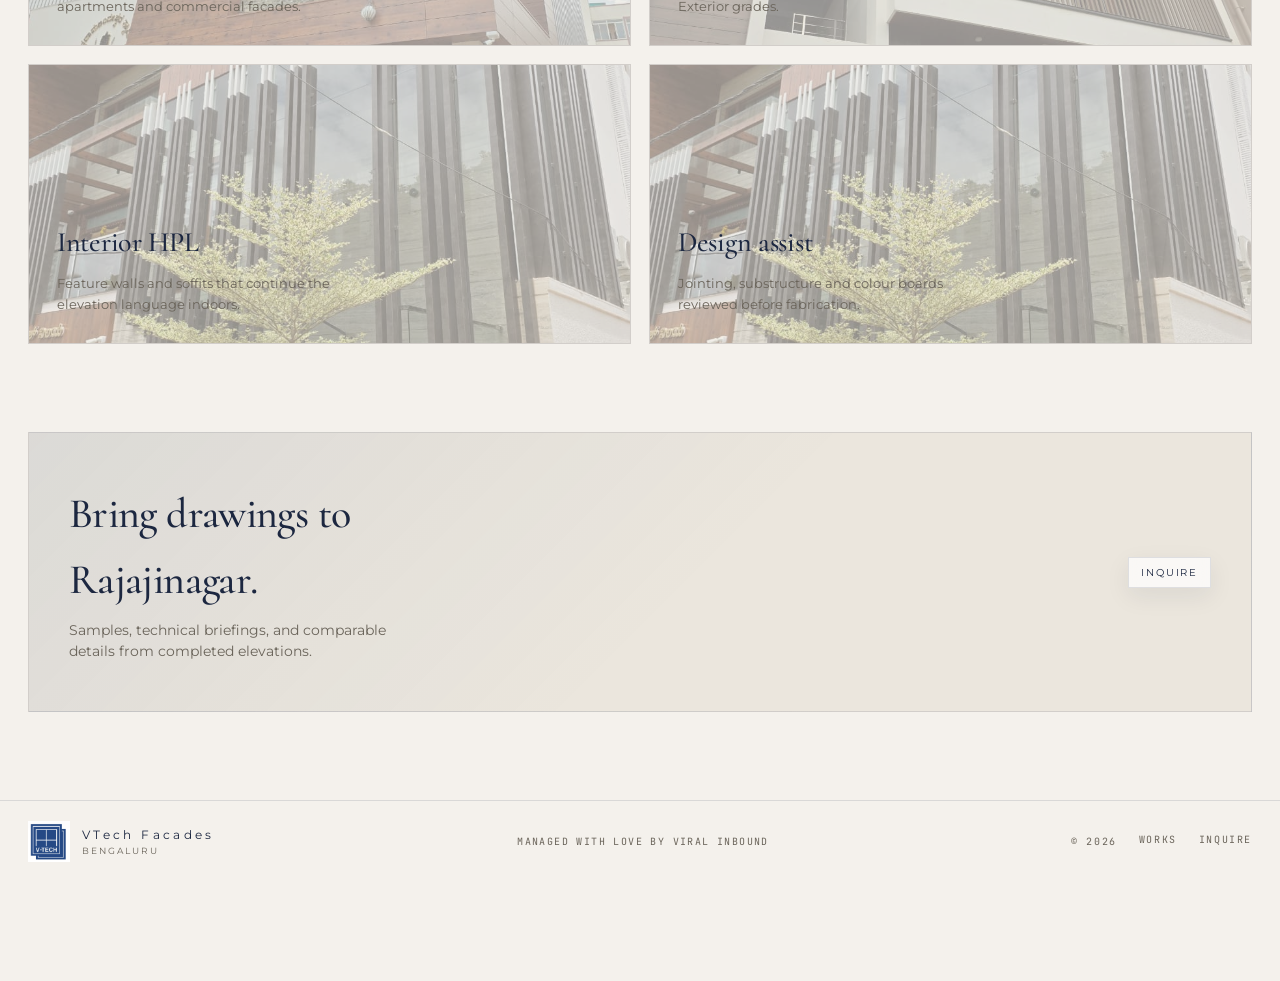
==== commit fdc766cc: "Make the site an installable PWA with offline caching and an Install app shortcut. Co-authored-by: C" ====
--- a/about.html
+++ b/about.html
@@ -6,11 +6,26 @@
   <title>About VTech Facades | Fundermax Partner, Bengaluru</title>
   <meta name="description" content="VTech Facades was founded in 2017 by Ishwar B. G and Bhargav Panthulu. Authorized Fundermax partner for South India with a Rajajinagar design centre.">
   <meta name="theme-color" content="#254985">
+  <link rel="manifest" href="site.webmanifest">
+  <link rel="apple-touch-icon" href="icons/apple-touch-icon.png">
+  <link rel="icon" type="image/png" sizes="32x32" href="icons/favicon-32.png">
+  <link rel="icon" type="image/png" sizes="16x16" href="icons/favicon-16.png">
+  <link rel="icon" href="icons/favicon.ico">
+  <meta name="mobile-web-app-capable" content="yes">
+  <meta name="apple-mobile-web-app-capable" content="yes">
+  <meta name="apple-mobile-web-app-title" content="VTech">
+  <meta name="apple-mobile-web-app-status-bar-style" content="default">
+  <script>
+    window.addEventListener("beforeinstallprompt", function (event) {
+      event.preventDefault();
+      window.__vtechInstall = event;
+    });
+  </script>
   <link rel="canonical" href="https://vtechfacades.com/about.html">
   <link rel="preconnect" href="https://fonts.googleapis.com">
   <link rel="preconnect" href="https://fonts.gstatic.com" crossorigin>
   <link href="https://fonts.googleapis.com/css2?family=Cormorant:ital,wght@0,400;0,500;0,600;0,700;1,400;1,500&family=Montserrat:ital,wght@0,300;0,400;0,500;0,600;1,400&family=JetBrains+Mono:wght@400;500&display=swap" rel="stylesheet">
-  <link rel="stylesheet" href="styles.css">
+  <link rel="stylesheet" href="styles.css?v=mobile1">
 </head>
 <body class="is-page">
   <header class="site-header" id="site-header">
@@ -24,10 +39,12 @@
       </a>
       <nav class="mono-nav" aria-label="Primary">
         <a href="projects.html"><i>01</i> Works</a>
-        <a href="about.html" class="is-active"><i>02</i> About</a>
-        <a href="contact.html"><i>03</i> Contact</a>
+        <a href="systems.html"><i>02</i> Systems</a>
+        <a href="about.html" class="is-active"><i>03</i> About</a>
+        <a href="contact.html"><i>04</i> Contact</a>
       </nav>
       <div class="header-end">
+        <button type="button" class="inquire" data-install-app hidden>Install app</button>
         <button type="button" class="inquire" data-inquire-open data-source-cta="header">Inquire</button>
         <button class="nav-lines" id="nav-toggle" type="button" aria-label="Menu"><span></span><span></span></button>
       </div>
@@ -36,8 +53,10 @@
 
   <nav class="mobile-chapters" id="mobile-nav">
     <a href="projects.html">01 Works</a>
-    <a href="about.html">02 About</a>
-    <a href="contact.html">03 Contact</a>
+    <a href="systems.html">02 Systems</a>
+    <a href="about.html" class="is-active">03 About</a>
+    <a href="contact.html">04 Contact</a>
+    <button type="button" data-install-app hidden>Install app</button>
   </nav>
 
   <main class="page-main">
@@ -45,7 +64,7 @@
       <div class="page-hero-media" style="background-image:url('images/project-11.jpeg')"></div>
       <div class="page-hero-shade"></div>
       <div class="page-hero-copy">
-        <p class="chap-label"><span>02</span> Atelier</p>
+        <p class="chap-label"><span>03</span> Atelier</p>
         <h1>Engineering backgrounds. Facade discipline.</h1>
         <p class="lede">Founded in 2017 by Mr. Ishwar and Mr. Bhargav — a focused cladding practice that became an authorized Fundermax partner for South India.</p>
       </div>
@@ -128,11 +147,11 @@
   </footer>
 
   <nav class="quick-bar" aria-label="Quick contact">
-    <a class="quick-bar-btn is-wa" href="https://wa.me/919980111468?text=Hello%2C%20I%20would%20like%20to%20enquire%20about%20facade%20systems." target="_blank" rel="noopener noreferrer">
+    <a class="quick-bar-btn is-wa" href="https://wa.me/919108042393?text=Hello%2C%20I%20would%20like%20to%20enquire%20about%20facade%20systems." target="_blank" rel="noopener noreferrer">
       <svg class="quick-bar-icon" viewBox="0 0 24 24" aria-hidden="true" focusable="false"><path fill="currentColor" d="M19.05 4.91A9.82 9.82 0 0 0 12.04 2C6.58 2 2.13 6.45 2.13 11.91c0 1.75.46 3.45 1.32 4.95L2 22l5.25-1.38a9.87 9.87 0 0 0 4.79 1.22h.01c5.46 0 9.91-4.45 9.91-9.91 0-2.65-1.03-5.14-2.91-7.02Zm-7.01 15.24h-.01a8.2 8.2 0 0 1-4.18-1.15l-.3-.18-3.12.82.83-3.04-.2-.31a8.2 8.2 0 0 1-1.26-4.38c0-4.54 3.7-8.23 8.24-8.23 2.2 0 4.27.86 5.82 2.42a8.18 8.18 0 0 1 2.41 5.83c0 4.54-3.7 8.22-8.23 8.22Zm4.52-6.16c-.25-.12-1.47-.72-1.7-.81-.23-.08-.39-.12-.56.12-.17.25-.64.81-.78.97-.14.17-.29.19-.54.06-.25-.12-1.05-.39-2-1.24-.75-.66-1.23-1.47-1.38-1.72-.14-.25-.02-.38.11-.51.11-.11.25-.29.37-.43.12-.15.17-.25.25-.41.08-.17.04-.31-.02-.43-.06-.12-.56-1.34-.76-1.84-.2-.48-.4-.42-.56-.42-.14 0-.31-.01-.47-.01-.17 0-.43.06-.66.31-.23.25-.87.85-.87 2.07 0 1.22.89 2.4 1.01 2.56.12.17 1.75 2.67 4.24 3.74.59.26 1.05.41 1.41.52.59.19 1.13.16 1.56.1.48-.07 1.47-.6 1.67-1.18.21-.58.21-1.07.14-1.18-.06-.1-.23-.17-.48-.29Z"/></svg>
       <span>WhatsApp</span>
     </a>
-    <a class="quick-bar-btn is-call" href="tel:+919980111468">
+    <a class="quick-bar-btn is-call" href="tel:+919108042393">
       <svg class="quick-bar-icon" viewBox="0 0 24 24" aria-hidden="true" focusable="false"><path fill="currentColor" d="M6.6 10.8c1.4 2.8 3.8 5.1 6.6 6.6l2.2-2.2c.3-.3.7-.4 1.1-.2 1.1.4 2.3.6 3.5.6.6 0 1 .4 1 1V20c0 .6-.4 1-1 1C10.6 21 3 13.4 3 4c0-.6.4-1 1-1h3.5c.6 0 1 .4 1 1 0 1.2.2 2.4.6 3.5.1.4 0 .8-.3 1.1L6.6 10.8Z"/></svg>
       <span>Call</span>
     </a>
@@ -140,10 +159,15 @@
       <svg class="quick-bar-icon" viewBox="0 0 24 24" aria-hidden="true" focusable="false" fill="none" stroke="currentColor" stroke-width="1.6" stroke-linejoin="round"><rect x="3.5" y="5.5" width="17" height="13" rx="1.5"/><path d="m4 7.4 8 5.8 8-5.8"/></svg>
       <span>Inquire</span>
     </button>
+    <button type="button" class="quick-bar-btn is-install" data-install-app hidden>
+      <svg class="quick-bar-icon" viewBox="0 0 24 24" aria-hidden="true" focusable="false" fill="none" stroke="currentColor" stroke-width="1.6" stroke-linejoin="round"><rect x="6" y="3.5" width="12" height="17" rx="2"/><path d="M12 8v7M9.2 12.3 12 15.2l2.8-2.9"/></svg>
+      <span>Install</span>
+    </button>
   </nav>
 
   <script src="js/supabase-config.js?v=leads1"></script>
-  <script src="js/inquire.js?v=leads1"></script>
-  <script src="page.js"></script>
+  <script src="js/inquire.js?v=leads2"></script>
+  <script src="page.js?v=mobile1"></script>
+  <script src="js/pwa-register.js?v=pwa2" defer></script>
 </body>
 </html>
--- a/styles.css
+++ b/styles.css
@@ -19,13 +19,14 @@
   --font-b: "Montserrat", system-ui, sans-serif;
   --font-m: "JetBrains Mono", ui-monospace, monospace;
   --max: 1320px;
+  --header-h: 84px;
   --quick-bar-h: 58px;
   --quick-bar-gap: 0px;
   --quick-bar-space: calc(var(--quick-bar-h) + var(--quick-bar-gap) + env(safe-area-inset-bottom, 0px));
 }
 
 *, *::before, *::after { box-sizing: border-box; }
-html { color-scheme: light; scroll-padding-bottom: var(--quick-bar-space); }
+html { color-scheme: light; scroll-padding-bottom: var(--quick-bar-space); overflow-x: clip; }
 html, body { margin: 0; background: var(--ink); color: var(--paper); }
 body { padding-bottom: calc(var(--quick-bar-space) + 16px); }
 a:focus-visible, button:focus-visible, input:focus-visible, textarea:focus-visible, select:focus-visible {
@@ -80,7 +81,9 @@
 }
 
 .site-header {
-  position: fixed; inset: 0 0 auto; z-index: 60; height: 84px;
+  position: fixed; inset: 0 0 auto; z-index: 60;
+  height: calc(var(--header-h) + env(safe-area-inset-top, 0px));
+  padding-top: env(safe-area-inset-top, 0px);
   background: linear-gradient(180deg, rgba(18, 28, 48, 0.28) 0%, rgba(18, 28, 48, 0) 100%);
   border-bottom: 1px solid transparent;
   transition: background 500ms var(--ease-out), backdrop-filter 500ms var(--ease-out), border-color 500ms var(--ease-out), color 400ms var(--ease-out);
@@ -213,17 +216,25 @@
 }
 .nav-lines span:first-child { top: 14px; }
 .nav-lines span:last-child { bottom: 14px; }
-.nav-lines.is-open span:first-child { transform: translateY(4px); opacity: 0; }
-.nav-lines.is-open span:last-child { transform: translateY(-4px); }
+.nav-lines.is-open span:first-child { transform: translateY(4px) rotate(45deg); }
+.nav-lines.is-open span:last-child { transform: translateY(-4px) rotate(-45deg); }
 
 .mobile-chapters {
-  display: none; position: fixed; inset: 84px 0 var(--quick-bar-space); z-index: 55;
-  background: rgba(244, 241, 236, 0.98); padding: 40px 28px; flex-direction: column; gap: 22px;
+  display: none; position: fixed;
+  inset: calc(var(--header-h) + env(safe-area-inset-top, 0px)) 0 var(--quick-bar-space);
+  z-index: 55;
+  background: rgba(244, 241, 236, 0.98); padding: 32px 28px 40px; flex-direction: column; gap: 8px;
   letter-spacing: 0.18em; text-transform: uppercase; font-size: 13px;
+  overflow-y: auto; -webkit-overflow-scrolling: touch;
+}
+.mobile-chapters a {
+  display: flex; align-items: center; min-height: 48px;
+  border-bottom: 1px solid var(--line);
 }
 .mobile-chapters.is-open { display: flex; }
-
-.hero { position: relative; height: 100vh; overflow: hidden; background: var(--navy-deep); }
+body.nav-open { overflow: hidden; }
+
+.hero { position: relative; height: 100svh; min-height: 640px; overflow: hidden; background: var(--navy-deep); }
 .hero-slides { position: absolute; inset: 0; }
 .hero-slide {
   position: absolute; inset: 0;
@@ -325,13 +336,163 @@
 }
 .hero-tabs .is-on { color: var(--on-photo); }
 
-.ticker { overflow: hidden; border-block: 1px solid var(--line); padding: 18px 0; }
+/* —— Client & Collaborator Showcase —— */
+.ticker-section {
+  position: relative;
+  border-block: 1px solid var(--line);
+  background:
+    radial-gradient(ellipse 65% 90% at 50% 50%, rgba(37, 73, 133, 0.08) 0%, transparent 75%),
+    var(--ink-2);
+  padding: 34px 0 30px;
+  overflow: hidden;
+}
+.ticker-header {
+  max-width: var(--max);
+  margin: 0 auto 18px;
+  padding: 0 28px;
+  display: flex;
+  align-items: center;
+  justify-content: space-between;
+  flex-wrap: wrap;
+  gap: 12px;
+}
+.ticker-eyebrow {
+  display: inline-flex;
+  align-items: center;
+  gap: 8px;
+  font-family: var(--font-m);
+  font-size: 11px;
+  letter-spacing: 0.18em;
+  text-transform: uppercase;
+  color: var(--copper);
+  font-weight: 500;
+}
+.ticker-dot {
+  width: 6px;
+  height: 6px;
+  border-radius: 50%;
+  background: var(--copper);
+  box-shadow: 0 0 8px var(--copper);
+}
+.ticker-sub {
+  margin: 0;
+  font-family: var(--font-b);
+  font-size: 13px;
+  color: var(--mute);
+  letter-spacing: 0.01em;
+}
+
+.ticker {
+  overflow: hidden;
+  position: relative;
+  width: 100%;
+  padding: 4px 0;
+  mask-image: linear-gradient(to right, transparent 0%, #000 6%, #000 94%, transparent 100%);
+  -webkit-mask-image: linear-gradient(to right, transparent 0%, #000 6%, #000 94%, transparent 100%);
+}
 .ticker-track {
-  display: flex; gap: 56px; width: max-content;
-  animation: marquee 40s linear infinite;
-  font-size: 11px; letter-spacing: 0.28em; text-transform: uppercase; color: var(--mute);
-}
-@keyframes marquee { to { transform: translateX(-50%); } }
+  display: flex;
+  width: max-content;
+  animation: marquee 55s linear infinite;
+  will-change: transform;
+}
+.ticker:hover .ticker-track {
+  animation-play-state: paused;
+}
+.ticker-group {
+  display: flex;
+  align-items: center;
+  gap: 16px;
+  padding-right: 16px;
+}
+
+.client-card {
+  display: inline-flex;
+  align-items: center;
+  gap: 12px;
+  background: rgba(255, 255, 255, 0.035);
+  backdrop-filter: blur(10px);
+  -webkit-backdrop-filter: blur(10px);
+  border: 1px solid rgba(255, 255, 255, 0.08);
+  border-radius: 8px;
+  padding: 8px 16px 8px 10px;
+  transition: transform 260ms var(--ease-out), border-color 260ms var(--ease-out), box-shadow 260ms var(--ease-out), background 260ms var(--ease-out);
+  cursor: default;
+  white-space: nowrap;
+  user-select: none;
+}
+.client-card:hover {
+  transform: translateY(-2px);
+  background: rgba(255, 255, 255, 0.07);
+  border-color: color-mix(in srgb, var(--brand-color, var(--copper)) 55%, rgba(255,255,255,0.2));
+  box-shadow: 0 8px 24px -4px color-mix(in srgb, var(--brand-color, var(--copper)) 25%, transparent);
+}
+
+.client-logo-box {
+  width: 34px;
+  height: 34px;
+  flex-shrink: 0;
+  display: flex;
+  align-items: center;
+  justify-content: center;
+  border-radius: 6px;
+  background: rgba(255, 255, 255, 0.05);
+  border: 1px solid rgba(255, 255, 255, 0.08);
+  transition: transform 260ms var(--ease-out), background 260ms var(--ease-out);
+}
+.client-card:hover .client-logo-box {
+  transform: scale(1.06);
+  background: color-mix(in srgb, var(--brand-color, #fff) 15%, rgba(255,255,255,0.06));
+}
+.client-svg {
+  width: 24px;
+  height: 24px;
+  display: block;
+}
+
+.client-info {
+  display: flex;
+  flex-direction: column;
+  gap: 2px;
+}
+.client-name {
+  font-family: var(--font-b);
+  font-size: 12.5px;
+  font-weight: 600;
+  letter-spacing: 0.02em;
+  color: var(--paper);
+}
+.client-type {
+  font-family: var(--font-m);
+  font-size: 9px;
+  letter-spacing: 0.12em;
+  text-transform: uppercase;
+  color: var(--mute);
+}
+
+@keyframes marquee {
+  0% { transform: translateX(0); }
+  100% { transform: translateX(-50%); }
+}
+
+@media (max-width: 768px) {
+  .ticker-section { padding: 24px 0 20px; }
+  .ticker-header { margin-bottom: 12px; }
+  .ticker-sub { display: none; }
+  .client-card { padding: 6px 12px 6px 8px; gap: 10px; }
+  .client-logo-box { width: 30px; height: 30px; }
+  .client-svg { width: 20px; height: 20px; }
+  .client-name { font-size: 11.5px; }
+}
+
+@media (prefers-reduced-motion: reduce) {
+  .ticker-track {
+    animation: none;
+    overflow-x: auto;
+    scroll-snap-type: x mandatory;
+    width: 100%;
+  }
+}
 
 .parallax {
   position: relative; min-height: 180vh; display: flex; flex-direction: column;
@@ -557,11 +718,11 @@
 .pin-wrap {
   position: relative;
   overflow: hidden;
-  height: 100vh;
+  height: 100svh;
   display: flex;
   flex-direction: column;
-  padding-top: 88px;
-  padding-bottom: calc(var(--quick-bar-space) + 12px);
+  padding-top: calc(var(--header-h) + env(safe-area-inset-top, 0px));
+  padding-bottom: calc(var(--quick-bar-space) + 8px);
   box-sizing: border-box;
   background:
     radial-gradient(ellipse 70% 55% at 50% 48%, rgba(37, 73, 133, 0.08) 0%, transparent 70%),
@@ -573,16 +734,17 @@
   flex-shrink: 0;
   width: min(100%, var(--max));
   margin: 0 auto;
-  padding: 4px 28px 16px;
+  padding: 0 28px 6px;
 }
 .works-head .chap-label {
-  margin-bottom: 8px;
+  margin-bottom: 4px;
 }
 .works-head .reveal-head {
-  font-size: clamp(24px, 2.8vw, 38px);
+  font-size: clamp(22px, 2.6vw, 36px);
   margin: 0;
-  max-width: 16ch;
-  line-height: 1.05;
+  max-width: none;
+  white-space: nowrap;
+  line-height: 1.1;
 }
 .works-reel-slot {
   position: relative;
@@ -592,7 +754,7 @@
   display: flex;
   align-items: center;
   overflow: hidden;
-  padding: 8px 0 12px;
+  padding: 2px 0 6px;
 }
 .works-stage {
   position: absolute;
@@ -740,25 +902,32 @@
   display: flex;
   align-items: center;
   gap: 40px;
-  padding: 0 18vw;
+  padding: 0 calc((100vw - min(38vw, 440px)) / 2);
   width: max-content;
   height: 100%;
   max-height: 100%;
 }
 .proj {
-  width: min(34vw, 380px, calc(min(52vh, 520px) * 3 / 4));
+  width: min(38vw, 440px, calc(min(58vh, 580px) * 3 / 4));
   flex-shrink: 0;
   display: flex;
   flex-direction: column;
   height: auto;
   max-height: 100%;
-  opacity: 0.72;
+  opacity: 0.76;
   transform: none;
   transition: opacity 480ms var(--ease-out);
+  cursor: pointer;
 }
 .proj.is-active {
   opacity: 1;
   z-index: 2;
+  cursor: default;
+}
+@media (hover: hover) and (pointer: fine) {
+  .proj:not(.is-active):hover {
+    opacity: 0.92;
+  }
 }
 .proj-tilt {
   display: flex;
@@ -779,7 +948,7 @@
   width: 100%;
   height: auto;
   aspect-ratio: 3 / 4;
-  max-height: min(52vh, 520px);
+  max-height: min(58vh, 580px);
   background-size: cover;
   background-position: center;
   transform: scale(1.14) translate3d(var(--parallax, 0px), 0, 0);
@@ -787,13 +956,13 @@
 }
 .proj-copy {
   flex-shrink: 0;
-  padding-top: 16px;
+  padding-top: 12px;
 }
 .proj h3 {
   font-family: var(--font-d);
-  font-size: clamp(22px, 2vw, 30px);
+  font-size: clamp(20px, 1.8vw, 26px);
   font-weight: 500;
-  margin: 0 0 8px;
+  margin: 0 0 4px;
   line-height: 1.15;
 }
 .proj-copy > p {
@@ -802,16 +971,16 @@
   letter-spacing: 0.14em;
   text-transform: uppercase;
   margin: 0;
-  line-height: 1.45;
+  line-height: 1.4;
   max-width: 36ch;
 }
 .proj-meta {
   display: grid;
   grid-template-columns: repeat(3, minmax(0, 1fr));
-  column-gap: clamp(16px, 2.2vw, 36px);
-  row-gap: 8px;
-  margin: 16px 0 0;
-  padding: 14px 0 0;
+  column-gap: clamp(14px, 1.8vw, 32px);
+  row-gap: 6px;
+  margin: 10px 0 0;
+  padding: 10px 0 0;
   border-top: 1px solid rgba(37, 73, 133, 0.18);
   opacity: 0;
   transform: translateY(10px);
@@ -845,7 +1014,7 @@
 
 .works-viewfinder {
   position: absolute;
-  inset: 16% 18% 14%;
+  inset: 10% 6vw 8%;
   z-index: 4;
   pointer-events: none;
 }
@@ -869,8 +1038,8 @@
   display: flex;
   align-items: center;
   gap: 22px;
-  margin: 4px 8vw 0;
-  padding-top: 14px;
+  margin: 2px 8vw 0;
+  padding-top: 10px;
   border-top: 1px solid var(--line);
   pointer-events: auto;
 }
@@ -936,12 +1105,16 @@
 }
 
 @media (max-height: 800px) and (min-width: 961px) {
-  .works-head { padding: 0 28px 10px; }
-  .works-head .reveal-head { font-size: clamp(22px, 2.4vw, 32px); }
-  .proj { width: min(32vw, 340px, calc(min(42vh, 380px) * 3 / 4)); }
-  .proj-img { max-height: min(42vh, 380px); }
-  .proj-copy { padding-top: 12px; }
-  .proj-meta { margin-top: 12px; padding-top: 12px; }
+  .pin-wrap { padding-top: 78px; padding-bottom: calc(var(--quick-bar-space) + 6px); }
+  .works-head { padding: 0 28px 4px; }
+  .works-head .chap-label { margin-bottom: 2px; }
+  .works-head .reveal-head { font-size: clamp(20px, 2.2vw, 28px); }
+  .proj { width: min(35vw, 390px, calc(min(50vh, 440px) * 3 / 4)); }
+  .proj-img { max-height: min(50vh, 440px); }
+  .proj-copy { padding-top: 10px; }
+  .proj h3 { font-size: 20px; margin-bottom: 2px; }
+  .proj-meta { margin-top: 8px; padding-top: 8px; }
+  .works-progress { margin: 2px 8vw 0; padding-top: 8px; }
 }
 
 /* ==========================================================================
@@ -1010,7 +1183,7 @@
   z-index: 1;
   max-width: var(--max);
   margin: 0 auto;
-  padding: 0 28px 7vh;
+  padding: 0 28px 4vh;
 }
 
 .fmax-badge-row {
@@ -1059,10 +1232,47 @@
   color: rgba(244, 241, 236, 0.7);
 }
 
+.fmax-pill-flag {
+  background: rgba(255, 255, 255, 0.04);
+  border: 1px solid rgba(255, 255, 255, 0.12);
+  color: #f4f1ec;
+}
+
+.fmax-flag-bars {
+  display: inline-flex;
+  flex-direction: column;
+  width: 13px;
+  height: 9px;
+  border-radius: 1.5px;
+  overflow: hidden;
+  box-shadow: 0 0 4px rgba(0, 0, 0, 0.5);
+  vertical-align: middle;
+}
+
+.fmax-flag-bars span {
+  height: 3px;
+  width: 100%;
+}
+
+.fmax-flag-bars span:nth-child(1),
+.fmax-flag-bars span:nth-child(3) {
+  background: #ed2939;
+}
+
+.fmax-flag-bars span:nth-child(2) {
+  background: #ffffff;
+}
+
 .fmax-pill-count {
   background: rgba(37, 73, 133, 0.25);
   border: 1px solid rgba(37, 73, 133, 0.5);
   color: #9bbcf5;
+}
+
+.fmax-pill-spec {
+  background: rgba(184, 149, 106, 0.08);
+  border: 1px solid rgba(184, 149, 106, 0.3);
+  color: #d4c4a8;
 }
 
 .fmax-hero-lockup {
@@ -1078,31 +1288,73 @@
 
 .fmax-svg-logo,
 .fmax-partner-logo-img {
-  width: clamp(280px, 38vw, 460px);
+  width: clamp(200px, 38vw, 460px);
+  max-width: 100%;
   height: auto;
   display: block;
   object-fit: contain;
   filter: drop-shadow(0 4px 20px rgba(0, 0, 0, 0.45));
 }
 
-.fmax-partner-cross {
+.fmax-partner-badge-collab {
   display: flex;
   flex-direction: column;
   align-items: flex-start;
   gap: 4px;
+  background: linear-gradient(135deg, rgba(20, 32, 54, 0.75) 0%, rgba(12, 19, 34, 0.9) 100%);
+  border: 1px solid rgba(184, 149, 106, 0.3);
+  padding: 14px 22px;
+  border-radius: 6px;
+  box-shadow: 0 10px 30px rgba(0, 0, 0, 0.4), inset 0 1px 0 rgba(255, 255, 255, 0.08);
+  backdrop-filter: blur(12px);
+  position: relative;
+  overflow: hidden;
+}
+
+.fmax-partner-badge-collab::before {
+  content: "";
+  position: absolute;
+  top: 0;
+  left: 0;
+  width: 100%;
+  height: 2px;
+  background: linear-gradient(90deg, var(--copper), transparent);
+}
+
+.fmax-collab-label {
   font-family: var(--font-m);
-  font-size: 10px;
-  letter-spacing: 0.18em;
+  font-size: 9.5px;
+  letter-spacing: 0.16em;
   text-transform: uppercase;
-  color: rgba(244, 241, 236, 0.5);
-}
-
-.fmax-partner-cross strong {
-  font-size: 20px;
-  letter-spacing: 0.06em;
+  color: var(--copper);
+}
+
+.fmax-collab-row {
+  display: flex;
+  align-items: center;
+  gap: 8px;
+}
+
+.fmax-collab-cross {
+  color: rgba(184, 149, 106, 0.6);
+  font-size: 14px;
+  font-weight: 300;
+}
+
+.fmax-collab-row strong {
+  font-size: 21px;
+  letter-spacing: 0.05em;
   color: #ffffff;
   font-family: var(--font-b);
   font-weight: 600;
+}
+
+.fmax-collab-sub {
+  font-family: var(--font-m);
+  font-size: 9px;
+  letter-spacing: 0.12em;
+  text-transform: uppercase;
+  color: rgba(244, 241, 236, 0.5);
 }
 
 .fmax-lead-row {
@@ -1110,7 +1362,7 @@
   grid-template-columns: 1.25fr 0.8fr;
   gap: 48px;
   align-items: end;
-  margin-bottom: 48px;
+  margin-bottom: 0;
 }
 
 .fmax-headline {
@@ -1135,51 +1387,6 @@
   color: rgba(244, 241, 236, 0.72);
 }
 
-.fmax-strengths-grid {
-  display: grid;
-  grid-template-columns: repeat(4, 1fr);
-  gap: 20px;
-}
-
-.fmax-strength-card {
-  background: rgba(14, 23, 40, 0.7);
-  border: 1px solid rgba(255, 255, 255, 0.08);
-  padding: 24px 20px;
-  border-radius: 4px;
-  transition: border-color 260ms var(--ease-out), transform 260ms var(--ease-out), background 260ms var(--ease-out);
-}
-
-.fmax-strength-card:hover {
-  border-color: rgba(184, 149, 106, 0.5);
-  transform: translateY(-4px);
-  background: rgba(22, 35, 60, 0.85);
-}
-
-.fmax-str-icon {
-  font-family: var(--font-m);
-  font-size: 11px;
-  color: var(--copper-2);
-  letter-spacing: 0.14em;
-  display: block;
-  margin-bottom: 12px;
-}
-
-.fmax-str-content strong {
-  display: block;
-  font-family: var(--font-b);
-  font-size: 15px;
-  font-weight: 600;
-  color: #ffffff;
-  margin-bottom: 8px;
-}
-
-.fmax-str-content p {
-  margin: 0;
-  font-size: 12.5px;
-  line-height: 1.55;
-  color: rgba(244, 241, 236, 0.68);
-}
-
 /* Layer 2: Projects Carousel */
 .fmax-carousel-section {
   position: relative;
@@ -1215,7 +1422,32 @@
 .fmax-carousel-controls {
   display: flex;
   align-items: center;
-  gap: 20px;
+  gap: 16px;
+  flex-wrap: wrap;
+}
+
+.fmax-gallery-link {
+  display: inline-flex;
+  align-items: center;
+  gap: 8px;
+  font-family: var(--font-m);
+  font-size: 10.5px;
+  letter-spacing: 0.12em;
+  text-transform: uppercase;
+  color: var(--copper);
+  text-decoration: none;
+  padding: 8px 16px;
+  border: 1px solid rgba(184, 149, 106, 0.4);
+  border-radius: 99px;
+  background: rgba(184, 149, 106, 0.08);
+  transition: all 200ms ease;
+}
+
+.fmax-gallery-link:hover {
+  background: rgba(184, 149, 106, 0.22);
+  border-color: var(--copper);
+  color: #ffffff;
+  transform: translateX(2px);
 }
 
 .fmax-counter {
@@ -1281,24 +1513,43 @@
 }
 
 .fmax-slide {
+  position: relative;
   width: clamp(310px, 38vw, 460px);
   flex-shrink: 0;
-  background: rgba(14, 23, 40, 0.85);
+  background: linear-gradient(180deg, rgba(16, 26, 46, 0.92) 0%, rgba(9, 15, 27, 0.98) 100%);
   border: 1px solid rgba(255, 255, 255, 0.09);
-  border-radius: 4px;
+  border-radius: 6px;
   overflow: hidden;
-  transition: transform 280ms var(--ease-out), border-color 280ms var(--ease-out), box-shadow 280ms var(--ease-out);
-  box-shadow: 0 16px 36px rgba(0, 0, 0, 0.4);
+  transition: transform 320ms var(--ease-out), border-color 320ms var(--ease-out), box-shadow 320ms var(--ease-out);
+  box-shadow: 0 16px 36px rgba(0, 0, 0, 0.45);
+}
+
+.fmax-slide::before {
+  content: "";
+  position: absolute;
+  top: 0;
+  left: 0;
+  right: 0;
+  height: 2px;
+  background: linear-gradient(90deg, transparent, var(--copper), transparent);
+  opacity: 0;
+  transition: opacity 300ms ease;
+  z-index: 4;
+}
+
+.fmax-slide.is-active::before,
+.fmax-slide:hover::before {
+  opacity: 1;
 }
 
 .fmax-slide.is-active {
-  border-color: rgba(184, 149, 106, 0.55);
-  box-shadow: 0 22px 48px rgba(0, 0, 0, 0.55);
+  border-color: rgba(184, 149, 106, 0.65);
+  box-shadow: 0 24px 50px rgba(0, 0, 0, 0.6), 0 0 32px rgba(184, 149, 106, 0.16);
 }
 
 .fmax-slide:hover {
-  transform: translateY(-6px);
-  border-color: rgba(184, 149, 106, 0.7);
+  transform: translateY(-8px);
+  border-color: rgba(184, 149, 106, 0.75);
 }
 
 .fmax-slide-media {
@@ -1313,11 +1564,54 @@
   height: 100%;
   object-fit: cover;
   object-position: center;
-  transition: transform 550ms var(--ease-out);
+  transition: transform 600ms var(--ease-out);
 }
 
 .fmax-slide:hover .fmax-slide-media img {
-  transform: scale(1.05);
+  transform: scale(1.06);
+}
+
+.fmax-slide-media::after {
+  content: "";
+  position: absolute;
+  inset: 0;
+  background: linear-gradient(180deg, rgba(8, 13, 25, 0.25) 0%, transparent 35%, rgba(8, 13, 25, 0.7) 100%);
+  pointer-events: none;
+  z-index: 1;
+  transition: opacity 300ms ease;
+}
+
+.fmax-slide:hover .fmax-slide-media::after {
+  opacity: 0.45;
+}
+
+.fmax-slide-hud {
+  position: absolute;
+  top: 12px;
+  right: 12px;
+  display: flex;
+  align-items: center;
+  gap: 6px;
+  z-index: 3;
+  pointer-events: none;
+}
+
+.fmax-hud-stamp {
+  font-family: var(--font-m);
+  font-size: 9px;
+  letter-spacing: 0.14em;
+  color: rgba(255, 255, 255, 0.75);
+  background: rgba(8, 13, 25, 0.85);
+  padding: 3px 8px;
+  border-radius: 3px;
+  border: 1px solid rgba(255, 255, 255, 0.15);
+  backdrop-filter: blur(6px);
+}
+
+.fmax-hud-cross {
+  color: var(--copper);
+  font-family: var(--font-m);
+  font-size: 11px;
 }
 
 .fmax-partner-tag {
@@ -1329,11 +1623,20 @@
   letter-spacing: 0.12em;
   text-transform: uppercase;
   padding: 4px 10px;
-  background: rgba(8, 13, 25, 0.85);
+  background: rgba(8, 13, 25, 0.88);
   color: #d4c4a8;
   border: 1px solid rgba(184, 149, 106, 0.4);
   backdrop-filter: blur(8px);
   z-index: 2;
+  display: inline-flex;
+  align-items: center;
+  gap: 6px;
+}
+
+.fmax-partner-tag-vtech {
+  background: rgba(18, 28, 48, 0.92) !important;
+  border-color: var(--copper) !important;
+  color: #ffffff !important;
 }
 
 .fmax-corner-bracket {
@@ -1343,7 +1646,7 @@
   border: 2px solid rgba(212, 196, 168, 0.6);
   z-index: 2;
   pointer-events: none;
-  transition: transform 220ms ease;
+  transition: transform 220ms ease, border-color 220ms ease;
 }
 
 .fmax-corner-bracket.tl { top: 8px; left: 8px; border-right: 0; border-bottom: 0; }
@@ -1351,13 +1654,17 @@
 .fmax-corner-bracket.bl { bottom: 8px; left: 8px; border-right: 0; border-top: 0; }
 .fmax-corner-bracket.br { bottom: 8px; right: 8px; border-left: 0; border-top: 0; }
 
+.fmax-slide:hover .fmax-corner-bracket {
+  border-color: var(--copper);
+}
+
 .fmax-slide:hover .fmax-corner-bracket.tl { transform: translate(-2px, -2px); }
 .fmax-slide:hover .fmax-corner-bracket.tr { transform: translate(2px, -2px); }
 .fmax-slide:hover .fmax-corner-bracket.bl { transform: translate(-2px, 2px); }
 .fmax-slide:hover .fmax-corner-bracket.br { transform: translate(2px, 2px); }
 
 .fmax-slide-body {
-  padding: 20px 22px 24px;
+  padding: 22px 24px 26px;
 }
 
 .fmax-slide-eyebrow {
@@ -1379,20 +1686,33 @@
 }
 
 .fmax-slide-desc {
-  font-size: 12.5px;
-  line-height: 1.55;
-  color: rgba(244, 241, 236, 0.7);
+  font-size: 13px;
+  line-height: 1.6;
+  color: rgba(244, 241, 236, 0.72);
   margin: 0 0 16px;
 }
 
 .fmax-slide-specs {
   display: grid;
   grid-template-columns: 1fr 1fr;
-  gap: 10px 14px;
+  gap: 0;
   border-top: 1px solid rgba(255, 255, 255, 0.08);
-  padding-top: 14px;
   margin: 0;
   font-size: 11px;
+}
+
+.fmax-slide-specs > div {
+  padding: 10px 12px;
+  border-bottom: 1px solid rgba(255, 255, 255, 0.05);
+}
+
+.fmax-slide-specs > div:nth-child(odd) {
+  border-right: 1px solid rgba(255, 255, 255, 0.06);
+  padding-left: 0;
+}
+
+.fmax-slide-specs > div:nth-child(even) {
+  padding-right: 0;
 }
 
 .fmax-slide-specs dt {
@@ -1418,7 +1738,7 @@
   width: 100%;
   height: 2px;
   background: rgba(255, 255, 255, 0.08);
-  margin-top: 24px;
+  margin-top: 28px;
   border-radius: 99px;
   overflow: hidden;
 }
@@ -1430,13 +1750,156 @@
   transition: width 350ms ease;
 }
 
-/* Layer 3: Superior Products & Conversion Hub */
+/* Layer 3: Why VTech Facades Builds with Fundermax (Superior Quality) */
+.fmax-why-section {
+  position: relative;
+  z-index: 1;
+  max-width: var(--max);
+  margin: 0 auto;
+  padding: 4vh 28px 7vh;
+}
+
+.fmax-why-head {
+  display: grid;
+  grid-template-columns: 1.25fr 0.8fr;
+  gap: 40px;
+  align-items: end;
+  margin-bottom: 40px;
+}
+
+.fmax-why-title {
+  font-family: var(--font-d);
+  font-size: clamp(28px, 3.2vw, 42px);
+  font-weight: 500;
+  color: #ffffff;
+  margin: 4px 0 0;
+  letter-spacing: -0.02em;
+}
+
+.fmax-why-desc {
+  margin: 0;
+  font-size: 14px;
+  color: rgba(244, 241, 236, 0.7);
+  line-height: 1.6;
+}
+
+.fmax-strengths-grid {
+  display: grid;
+  grid-template-columns: repeat(4, 1fr);
+  gap: 22px;
+}
+
+.fmax-strength-card {
+  position: relative;
+  background: linear-gradient(180deg, rgba(16, 26, 46, 0.8) 0%, rgba(10, 16, 28, 0.9) 100%);
+  border: 1px solid rgba(255, 255, 255, 0.08);
+  padding: 26px 22px;
+  border-radius: 6px;
+  overflow: hidden;
+  transition: border-color 280ms var(--ease-out), transform 280ms var(--ease-out), background 280ms var(--ease-out), box-shadow 280ms var(--ease-out);
+}
+
+.fmax-strength-card::before {
+  content: "";
+  position: absolute;
+  top: 0;
+  left: 0;
+  right: 0;
+  height: 2px;
+  background: linear-gradient(90deg, transparent, var(--copper), transparent);
+  opacity: 0;
+  transition: opacity 280ms ease;
+}
+
+.fmax-strength-card:hover::before {
+  opacity: 1;
+}
+
+.fmax-strength-card:hover {
+  border-color: rgba(184, 149, 106, 0.55);
+  transform: translateY(-6px);
+  background: linear-gradient(180deg, rgba(22, 35, 60, 0.9) 0%, rgba(14, 22, 38, 0.95) 100%);
+  box-shadow: 0 18px 40px rgba(0, 0, 0, 0.4), 0 0 25px rgba(184, 149, 106, 0.12);
+}
+
+.fmax-card-topbar {
+  display: flex;
+  align-items: center;
+  justify-content: space-between;
+  margin-bottom: 20px;
+}
+
+.fmax-icon-wrap {
+  width: 44px;
+  height: 44px;
+  border-radius: 8px;
+  background: rgba(37, 73, 133, 0.2);
+  border: 1px solid rgba(184, 149, 106, 0.35);
+  display: grid;
+  place-items: center;
+  color: var(--copper);
+  transition: all 260ms ease;
+}
+
+.fmax-str-svg {
+  width: 22px;
+  height: 22px;
+}
+
+.fmax-strength-card:hover .fmax-icon-wrap {
+  background: rgba(184, 149, 106, 0.25);
+  border-color: var(--copper);
+  color: #ffffff;
+  transform: scale(1.08);
+  box-shadow: 0 0 16px rgba(184, 149, 106, 0.35);
+}
+
+.fmax-card-metric {
+  font-family: var(--font-m);
+  font-size: 9.5px;
+  letter-spacing: 0.12em;
+  text-transform: uppercase;
+  color: #9bbcf5;
+  background: rgba(37, 73, 133, 0.3);
+  border: 1px solid rgba(37, 73, 133, 0.6);
+  padding: 4px 10px;
+  border-radius: 99px;
+}
+
+.fmax-str-num {
+  display: block;
+  font-family: var(--font-m);
+  font-size: 9.5px;
+  letter-spacing: 0.14em;
+  text-transform: uppercase;
+  color: var(--copper-2);
+  margin-bottom: 8px;
+}
+
+.fmax-str-content strong {
+  display: block;
+  font-family: var(--font-b);
+  font-size: 16px;
+  font-weight: 600;
+  color: #ffffff;
+  margin-bottom: 10px;
+  line-height: 1.25;
+}
+
+.fmax-str-content p {
+  margin: 0;
+  font-size: 13px;
+  line-height: 1.6;
+  color: rgba(244, 241, 236, 0.72);
+}
+
+/* Layer 4: Architectural Panel Systems & Conversion Hub */
 .fmax-products-section {
   position: relative;
   z-index: 1;
   max-width: var(--max);
   margin: 0 auto;
-  padding: 3vh 28px 2vh;
+  padding: 4vh 28px 2vh;
 }
 
 .fmax-products-head {
@@ -1444,7 +1907,7 @@
   grid-template-columns: 1.25fr 0.8fr;
   gap: 40px;
   align-items: end;
-  margin-bottom: 36px;
+  margin-bottom: 40px;
 }
 
 .fmax-products-title {
@@ -1467,26 +1930,55 @@
   display: grid;
   grid-template-columns: repeat(3, 1fr);
   gap: 24px;
-  margin-bottom: 48px;
+  margin-bottom: 52px;
 }
 
 .fmax-product-card {
-  background: rgba(14, 23, 40, 0.75);
+  position: relative;
+  background: linear-gradient(180deg, rgba(14, 23, 40, 0.85) 0%, rgba(10, 16, 28, 0.95) 100%);
   border: 1px solid rgba(255, 255, 255, 0.08);
   padding: 28px 24px;
-  border-radius: 4px;
-  transition: all 260ms var(--ease-out);
+  border-radius: 6px;
+  transition: all 280ms var(--ease-out);
 }
 
 .fmax-product-card:hover {
   border-color: rgba(184, 149, 106, 0.6);
   transform: translateY(-4px);
-  background: rgba(20, 32, 54, 0.9);
+  background: linear-gradient(180deg, rgba(20, 32, 54, 0.95) 0%, rgba(12, 20, 36, 0.98) 100%);
+  box-shadow: 0 16px 36px rgba(0, 0, 0, 0.35);
 }
 
 .fmax-card-highlight {
-  border-color: rgba(184, 149, 106, 0.4);
-  background: linear-gradient(180deg, rgba(28, 42, 70, 0.6) 0%, rgba(14, 23, 40, 0.85) 100%);
+  border-color: rgba(184, 149, 106, 0.45);
+  background: linear-gradient(180deg, rgba(28, 42, 70, 0.7) 0%, rgba(14, 23, 40, 0.95) 100%);
+}
+
+.fmax-card-pretag {
+  display: flex;
+  align-items: center;
+  justify-content: space-between;
+  margin-bottom: 12px;
+}
+
+.fmax-card-series {
+  font-family: var(--font-m);
+  font-size: 9px;
+  letter-spacing: 0.14em;
+  text-transform: uppercase;
+  color: rgba(244, 241, 236, 0.4);
+}
+
+.fmax-card-usage {
+  font-family: var(--font-m);
+  font-size: 9px;
+  letter-spacing: 0.1em;
+  text-transform: uppercase;
+  color: #9bbcf5;
+  background: rgba(37, 73, 133, 0.32);
+  border: 1px solid rgba(37, 73, 133, 0.6);
+  padding: 3px 9px;
+  border-radius: 99px;
 }
 
 .fmax-collection-tag {
@@ -1496,7 +1988,6 @@
   letter-spacing: 0.14em;
   text-transform: uppercase;
   color: var(--copper);
-  margin-bottom: 12px;
 }
 
 .fmax-card-header h4 {
@@ -1506,6 +1997,88 @@
   color: #ffffff;
   margin: 0 0 12px;
   line-height: 1.2;
+}
+
+.fmax-material-bar {
+  display: flex;
+  gap: 8px;
+  align-items: center;
+  margin: 14px 0 20px;
+  padding: 8px 10px;
+  background: rgba(8, 13, 25, 0.65);
+  border: 1px solid rgba(255, 255, 255, 0.08);
+  border-radius: 4px;
+}
+
+.fmax-swatch-chip {
+  flex: 1;
+  height: 28px;
+  border-radius: 3px;
+  display: flex;
+  align-items: center;
+  justify-content: center;
+  font-family: var(--font-m);
+  font-size: 9px;
+  letter-spacing: 0.08em;
+  text-transform: uppercase;
+  color: #ffffff;
+  text-shadow: 0 1px 4px rgba(0, 0, 0, 0.9);
+  border: 1px solid rgba(255, 255, 255, 0.15);
+  position: relative;
+  overflow: hidden;
+  transition: transform 200ms ease;
+  user-select: none;
+}
+
+.fmax-swatch-chip:hover {
+  transform: scale(1.04);
+}
+
+.fmax-swatch-wood {
+  background: linear-gradient(135deg, #422511 0%, #704423 50%, #422511 100%);
+}
+
+.fmax-swatch-stone {
+  background: linear-gradient(135deg, #4f5256 0%, #6e7275 50%, #43464a 100%);
+}
+
+.fmax-swatch-solid {
+  background: linear-gradient(135deg, #e4e4e4 0%, #ffffff 50%, #d0d0d0 100%);
+  color: #080d19 !important;
+  text-shadow: none !important;
+}
+
+.fmax-swatch-matt {
+  background: #11141a;
+  border-color: rgba(255, 255, 255, 0.25);
+  box-shadow: inset 0 0 10px rgba(0, 0, 0, 0.9);
+}
+
+.fmax-swatch-antiglare {
+  background: linear-gradient(90deg, #1d2331 0%, #131924 100%);
+}
+
+.fmax-jali-matrix {
+  display: grid;
+  grid-template-columns: repeat(4, 5px);
+  gap: 4px;
+  padding: 4px;
+}
+
+.fmax-jali-dot {
+  width: 5px;
+  height: 5px;
+  border-radius: 50%;
+  background: var(--copper);
+  opacity: 0.85;
+  box-shadow: 0 0 4px var(--copper);
+}
+
+.fmax-swatch-cnc {
+  flex: 1;
+  background: rgba(184, 149, 106, 0.15);
+  border: 1px dashed rgba(184, 149, 106, 0.45);
+  color: #d4c4a8;
 }
 
 .fmax-product-card p {
@@ -1534,16 +2107,76 @@
   font-family: var(--font-m);
 }
 
+.fmax-systems-footer {
+  display: flex;
+  justify-content: center;
+  margin: 36px 0 44px;
+}
+
+.fmax-systems-link {
+  display: inline-flex;
+  align-items: center;
+  gap: 10px;
+  font-family: var(--font-m);
+  font-size: 11px;
+  letter-spacing: 0.12em;
+  text-transform: uppercase;
+  color: #ffffff;
+  text-decoration: none;
+  padding: 13px 24px;
+  background: rgba(14, 23, 40, 0.75);
+  border: 1px solid rgba(255, 255, 255, 0.18);
+  border-radius: 4px;
+  transition: all 220ms ease;
+}
+
+.fmax-systems-link:hover {
+  background: rgba(20, 32, 54, 0.95);
+  border-color: var(--copper);
+  color: var(--copper);
+  transform: translateY(-2px);
+  box-shadow: 0 8px 24px rgba(0, 0, 0, 0.35);
+}
+
 .fmax-action-hub {
+  position: relative;
   display: flex;
   flex-wrap: wrap;
   justify-content: space-between;
   align-items: center;
   gap: 28px;
-  background: rgba(20, 32, 54, 0.65);
-  border: 1px solid rgba(184, 149, 106, 0.35);
-  padding: 32px 36px;
-  border-radius: 4px;
+  background: linear-gradient(135deg, rgba(20, 32, 54, 0.85) 0%, rgba(10, 16, 28, 0.95) 100%);
+  border: 1px solid rgba(184, 149, 106, 0.45);
+  padding: 36px 40px;
+  border-radius: 6px;
+  overflow: hidden;
+  box-shadow: 0 20px 50px rgba(0, 0, 0, 0.45), inset 0 1px 0 rgba(255, 255, 255, 0.1);
+}
+
+.fmax-action-hub::before {
+  content: "";
+  position: absolute;
+  top: 0;
+  right: 0;
+  width: 320px;
+  height: 100%;
+  background-image:
+    radial-gradient(circle, rgba(184, 149, 106, 0.15) 1.5px, transparent 1.5px);
+  background-size: 18px 18px;
+  opacity: 0.65;
+  pointer-events: none;
+}
+
+.fmax-hub-status {
+  display: inline-flex;
+  align-items: center;
+  gap: 8px;
+  font-family: var(--font-m);
+  font-size: 10px;
+  letter-spacing: 0.16em;
+  text-transform: uppercase;
+  color: var(--copper);
+  margin-bottom: 12px;
 }
 
 .fmax-action-info h4 {
@@ -1570,20 +2203,25 @@
 }
 
 .fmax-spec-btn {
+  display: inline-flex;
+  align-items: center;
+  justify-content: center;
   font-family: var(--font-b);
   font-size: 11px;
   letter-spacing: 0.12em;
   text-transform: uppercase;
-  padding: 14px 20px;
+  text-decoration: none;
+  padding: 14px 22px;
   background: rgba(255, 255, 255, 0.08);
   border: 1px solid rgba(255, 255, 255, 0.2);
   color: #ffffff;
   transition: all 180ms ease;
   cursor: pointer;
+  border-radius: 4px;
 }
 
 .fmax-spec-btn:hover {
-  background: rgba(255, 255, 255, 0.15);
+  background: rgba(255, 255, 255, 0.16);
   border-color: #ffffff;
 }
 
@@ -1592,7 +2230,7 @@
   font-size: 11px;
   letter-spacing: 0.12em;
   text-transform: uppercase;
-  padding: 14px 22px;
+  padding: 14px 24px;
   background: var(--copper);
   border: 1px solid var(--copper);
   color: #080d19 !important;
@@ -1600,12 +2238,14 @@
   transition: all 180ms ease;
   cursor: pointer;
   text-shadow: none !important;
+  border-radius: 4px;
 }
 
 .fmax-consult-btn:hover {
   background: #d4c4a8;
   border-color: #d4c4a8;
   transform: translateY(-2px);
+  box-shadow: 0 6px 20px rgba(184, 149, 106, 0.35);
 }
 
 .fmax-spec-fly {
@@ -1621,6 +2261,7 @@
 /* Responsive Media Queries for Fundermax */
 @media (max-width: 1024px) {
   .fmax-lead-row,
+  .fmax-why-head,
   .fmax-products-head {
     grid-template-columns: 1fr;
     gap: 20px;
@@ -1642,9 +2283,17 @@
   }
   .fmax-monument,
   .fmax-carousel-section,
+  .fmax-why-section,
   .fmax-products-section {
     padding-left: 20px;
     padding-right: 20px;
+  }
+  .fmax-partner-badge-collab {
+    width: 100%;
+    align-items: flex-start;
+  }
+  .fmax-material-bar {
+    flex-wrap: wrap;
   }
   .fmax-strengths-grid {
     grid-template-columns: 1fr;
@@ -1668,27 +2317,82 @@
   }
 }
 
-.doors { display: grid; grid-template-columns: 1fr 1fr 1fr; gap: 18px; }
+.doors { display: grid; grid-template-columns: 1fr 1fr 1fr; gap: 20px; }
 .door {
-  position: relative; min-height: 72vh; overflow: hidden; display: flex; align-items: flex-end;
-  border: 1px solid transparent;
+  position: relative; min-height: 70vh; overflow: hidden; display: flex; flex-direction: column; justify-content: space-between;
+  border: 1px solid rgba(255, 255, 255, 0.08); border-radius: 4px; background: var(--ink-2); text-decoration: none; isolation: isolate;
+  transition: border-color 400ms var(--ease-out), box-shadow 400ms var(--ease-out);
 }
 .door::before {
-  content: ""; position: absolute; inset: 0; border: 1px solid var(--copper);
+  content: ""; position: absolute; inset: 0; border: 1px solid var(--copper); border-radius: 4px;
   opacity: 0; transform: scale(0.985); transition: opacity 400ms var(--ease-out), transform 400ms var(--ease-out);
-  pointer-events: none; z-index: 2;
+  pointer-events: none; z-index: 4;
 }
 .door:hover::before { opacity: 1; transform: scale(1); }
+.door:hover { box-shadow: 0 20px 48px rgba(0, 0, 0, 0.4); }
 .door-img {
   position: absolute; inset: 0; background-size: cover; background-position: center;
-  transition: transform 900ms var(--ease-out);
-}
-.door:hover .door-img { transform: scale(1.05); }
-.door-copy { position: relative; z-index: 1; padding: 28px; background: linear-gradient(transparent, rgba(21,35,63,0.82)); width: 100%; }
-.door-copy span { font-family: var(--font-m); color: var(--on-photo-accent); font-size: 11px; }
-.door-copy h3 { font-family: var(--font-d); font-size: 34px; margin: 8px 0; font-weight: 500; color: var(--on-photo); }
-.door-copy p { color: var(--on-photo-mute); font-size: 13px; }
-.door-copy em { font-style: normal; letter-spacing: 0.16em; text-transform: uppercase; font-size: 11px; color: var(--on-photo-accent); }
+  transition: transform 900ms var(--ease-out), filter 900ms var(--ease-out);
+  filter: brightness(0.92) contrast(1.04); z-index: 1;
+}
+.door:hover .door-img { transform: scale(1.05); filter: brightness(1) contrast(1.06); }
+.door-shade {
+  position: absolute; inset: 0;
+  background: linear-gradient(
+    180deg,
+    rgba(10, 18, 36, 0.6) 0%,
+    rgba(10, 18, 36, 0.12) 30%,
+    rgba(10, 18, 36, 0.58) 60%,
+    rgba(10, 18, 36, 0.94) 100%
+  );
+  z-index: 2; pointer-events: none; transition: opacity 400ms var(--ease-out);
+}
+.door:hover .door-shade { opacity: 0.92; }
+.door-top {
+  position: relative; z-index: 3; padding: 22px 22px 0;
+  display: flex; align-items: center; justify-content: space-between;
+}
+.door-index {
+  font-family: var(--font-m); font-size: 11px; font-weight: 500;
+  color: var(--copper); letter-spacing: 0.18em;
+}
+.door-pill {
+  font-family: var(--font-m); font-size: 10px; letter-spacing: 0.12em;
+  text-transform: uppercase; color: var(--on-photo-mute);
+  background: rgba(255, 255, 255, 0.08); backdrop-filter: blur(8px);
+  -webkit-backdrop-filter: blur(8px); border: 1px solid rgba(255, 255, 255, 0.12);
+  padding: 4px 10px; border-radius: 999px;
+}
+.door-copy {
+  position: relative; z-index: 3; padding: 24px;
+  width: 100%; display: flex; flex-direction: column; box-sizing: border-box;
+}
+.door-copy h3 {
+  font-family: var(--font-d); font-size: clamp(24px, 2vw, 32px); line-height: 1.12;
+  margin: 0 0 10px; font-weight: 500; color: #ffffff; letter-spacing: -0.01em;
+}
+.door-copy p {
+  color: rgba(255, 255, 255, 0.78); font-size: 13.5px; line-height: 1.5;
+  margin: 0 0 16px; max-width: 36ch;
+}
+.door-meta {
+  display: flex; flex-wrap: wrap; gap: 6px; margin-bottom: 18px;
+}
+.door-meta span {
+  font-family: var(--font-m); font-size: 10px; letter-spacing: 0.08em;
+  text-transform: uppercase; color: rgba(255, 255, 255, 0.82);
+  background: rgba(255, 255, 255, 0.06); border: 1px solid rgba(255, 255, 255, 0.1);
+  padding: 3px 8px; border-radius: 2px;
+}
+.door-copy em {
+  font-style: normal; letter-spacing: 0.14em; text-transform: uppercase;
+  font-size: 11px; font-family: var(--font-m); color: var(--copper); font-weight: 500;
+  display: inline-flex; align-items: center; gap: 6px;
+  transition: transform 300ms var(--ease-out), color 300ms var(--ease-out);
+}
+.door:hover .door-copy em {
+  transform: translateX(4px); color: #e5a968;
+}
 
 .chips { display: flex; gap: 10px; flex-wrap: wrap; margin-bottom: 28px; }
 .chip {
@@ -1721,8 +2425,8 @@
 .metrics strong { display: block; font-family: var(--font-d); font-size: 48px; font-weight: 500; }
 .metrics span { color: var(--mute); font-size: 12px; letter-spacing: 0.08em; }
 
-.atelier { display: grid; grid-template-columns: 1.15fr 0.85fr; min-height: 100vh; }
-.atelier-photo { position: relative; overflow: hidden; }
+.atelier { display: grid; grid-template-columns: 1.15fr 0.85fr; min-height: 100svh; }
+.atelier-photo { position: relative; overflow: hidden; min-height: 280px; }
 .photo-blind {
   position: absolute; inset: 0; background-size: cover; background-position: center;
   clip-path: inset(0 100% 0 0);
@@ -1741,7 +2445,7 @@
 .film:hover { box-shadow: 0 0 60px rgba(37,73,133,0.16); }
 .film video { width: 100%; height: 100%; object-fit: cover; }
 .film.is-full {
-  position: fixed; inset: 0; z-index: 120; border-radius: 0; aspect-ratio: auto; height: 100vh;
+  position: fixed; inset: 0; z-index: 120; border-radius: 0; aspect-ratio: auto; height: 100svh;
   transform: none;
   opacity: 1;
 }
@@ -1879,24 +2583,31 @@
 .toast.is-on { opacity: 1; transform: translate(-50%, 0) scale(1); }
 
 @media (max-width: 960px) {
+  :root { --header-h: 72px; }
   .mono-nav, .hero-badge { display: none; }
   .nav-lines { display: block; }
-  .doors, .metrics, .atelier, .footer-grid, .swatches, .hero-tabs { grid-template-columns: 1fr; }
-  .footer-grid { grid-template-columns: 1fr; gap: 24px; }
-  .cols { grid-template-columns: 1fr 1fr 1fr; gap: 12px; }
+  .spec-pill { display: none; }
+  .header-end [data-install-app] { display: none !important; }
+  .header-inner { padding: 0 16px; gap: 12px; }
+  .header-end { gap: 8px; margin-left: auto; }
+  .brand-name { letter-spacing: 0.18em; }
+  .doors, .atelier, .footer-grid { grid-template-columns: 1fr; }
+  .metrics, .swatches { grid-template-columns: 1fr 1fr; }
+  .footer-grid { gap: 24px; }
+  .cols { grid-template-columns: 1fr; gap: 8px; }
   .footer-bar { align-items: flex-start; flex-direction: column; gap: 14px; }
   .portrait { height: 180px; width: min(220px, 100%); }
-  .door { min-height: 48vh; height: 48vh; }
+  .door { min-height: clamp(380px, 48vh, 480px); height: auto; }
   .proj-img {
-    max-height: min(46vh, 340px);
+    max-height: min(48vh, 360px);
   }
-  .pin-wrap { padding-top: 76px; padding-bottom: calc(var(--quick-bar-space) + 16px); }
-  .works-head { padding: 2px 24px 12px; }
-  .works-head .reveal-head { font-size: clamp(22px, 6.5vw, 32px); max-width: none; }
-  .works-reel-slot { padding: 6px 0 10px; }
+  .pin-wrap { padding-top: calc(var(--header-h) + env(safe-area-inset-top, 0px)); padding-bottom: calc(var(--quick-bar-space) + 12px); }
+  .works-head { padding: 2px 20px 8px; }
+  .works-head .reveal-head { font-size: clamp(20px, 6vw, 30px); max-width: none; white-space: normal; }
+  .works-reel-slot { padding: 4px 0 8px; }
   .works-frame, .works-viewfinder { display: none; }
-  .reel { padding: 0 10vw; gap: 28px; }
-  .proj { width: min(72vw, 340px, calc(min(46vh, 340px) * 3 / 4)); }
+  .reel { padding: 0 calc((100vw - min(76vw, 360px)) / 2); gap: 24px; }
+  .proj { width: min(76vw, 360px, calc(min(48vh, 360px) * 3 / 4)); }
   .proj-copy { padding-top: 14px; }
   .proj-meta {
     grid-template-columns: 1fr 1fr 1fr;
@@ -1904,10 +2615,22 @@
     margin-top: 12px;
     padding-top: 12px;
   }
-  .works-progress { margin: 4px 24px 0; padding-top: 12px; gap: 14px; }
-  .slide-copy { left: 24px; right: 24px; bottom: calc(32% + 12px); }
-  .hero-tabs { bottom: calc(12px + var(--quick-bar-space)); gap: 10px; }
-  .parallax { min-height: 0; padding: 12vh 24px 10vh; }
+  .works-progress { margin: 4px 20px 0; padding-top: 12px; gap: 14px; }
+  .slide-copy { left: 20px; right: 20px; bottom: calc(22% + 8px); }
+  .split-headline .word { white-space: normal; }
+  .hero-tabs {
+    bottom: calc(12px + var(--quick-bar-space));
+    gap: 8px;
+    left: 16px;
+    right: 16px;
+    grid-template-columns: repeat(3, minmax(0, 1fr));
+  }
+  .hero-tabs button {
+    font-size: 9px;
+    letter-spacing: 0.08em;
+    padding-bottom: 6px;
+  }
+  .parallax { min-height: 0; padding: 12vh 20px 10vh; }
   .p-row {
     grid-template-columns: 1fr;
     gap: 16px;
@@ -1939,7 +2662,7 @@
   .p-line { gap: 14px; }
   .p-orbit { width: 22px; height: 22px; }
   .p-orbit::after { width: 4px; height: 4px; }
-  .p-row b { font-size: clamp(56px, 18vw, 120px); }
+  .p-row b { font-size: clamp(40px, 12vw, 88px); overflow-wrap: anywhere; }
   .p-row i { font-size: 12px; max-width: 28ch; letter-spacing: 0.16em; }
   .aura-mark { width: min(78vw, 420px); opacity: 0.18; }
   .parallax-grid { opacity: 0.28; }
@@ -1956,10 +2679,22 @@
   .fmax-step { padding: 0 0 22px; border-left: 1px solid var(--line); padding-left: 18px; }
   .fmax-step:last-child { padding-bottom: 0; }
   .fmax-cta { flex-direction: column; align-items: stretch; }
+  .section-intro, .pathways, .spectrum, .manifesto { padding: 8vh 20px; }
+  .chips { gap: 8px 14px; }
+  .chip { min-height: 44px; }
+  .chip-spec { margin-left: 0; }
+  .atelier-photo { min-height: 46vh; }
+  .atelier-copy { padding: 8vh 20px 10vh; }
+  .footer { padding: 36px 20px 24px; }
+  .footer-showreel .film { aspect-ratio: 16 / 10; }
+  .nav-lines { width: 44px; height: 44px; }
+  .nav-lines span:first-child { top: 17px; }
+  .nav-lines span:last-child { bottom: 17px; }
 }
 
 /* —— Inner pages —— */
-body.is-page { cursor: auto; }
+body.is-page,
+body.is-page button { cursor: auto; }
 body.is-page .cursor-dot,
 body.is-page .cursor-ring { display: none; }
 body.is-page .site-header.is-solid,
@@ -2161,7 +2896,7 @@
   width: 100%; background: var(--ink);
   border: 1px solid var(--line);
   color: var(--paper); padding: 14px 16px;
-  font-family: var(--font-b); font-size: 14px; outline: none;
+  font-family: var(--font-b); font-size: 16px; outline: none;
   transition: border-color 220ms var(--ease-out);
 }
 .page-form input:focus,
@@ -2210,11 +2945,33 @@
   .work-tile, .work-tile:nth-child(3), .work-tile:nth-child(4), .work-tile:nth-child(5) {
     grid-column: span 12; min-height: 280px;
   }
-  .page-cta { flex-direction: column; align-items: flex-start; padding: 36px 24px; margin: 0 16px 48px; }
-  .page-hero { min-height: 52vh; padding-bottom: 48px; }
-  .page-section { padding: 64px 24px; }
+  .page-cta { flex-direction: column; align-items: flex-start; padding: 36px 24px; margin: 0 16px 48px; width: auto; }
+  .page-hero { min-height: 52vh; padding: calc(var(--header-h) + env(safe-area-inset-top, 0px) + 28px) 20px 48px; }
+  .page-section { padding: 56px 20px; }
+  .page-body { padding: 36px 20px 72px; }
   .desktop-nav { display: none; }
   .intro-split, .project-grid, .system-grid { grid-template-columns: 1fr; }
+  .page-hero h1 { max-width: 16ch; }
+  .page-footer { padding: 20px 20px 28px; }
+  .contact-line a, .contact-line p { overflow-wrap: anywhere; }
+}
+
+@media (max-width: 640px) {
+  :root { --header-h: 64px; }
+  .hero { min-height: 0; height: 100svh; }
+  .site-header .inquire { padding: 8px 10px; }
+  .brand-glyph, .brand-mark { width: 34px; height: 34px; }
+  .fmax-watermark { font-size: 18vw; }
+  .fmax-systems-link { width: 100%; justify-content: center; text-align: center; white-space: normal; line-height: 1.45; }
+  .fmax-slide { width: min(86vw, 420px); }
+  .fmax-collab-row strong { font-size: 18px; }
+  .telemetry { grid-template-columns: 1fr 1fr; gap: 20px; }
+  .metrics strong { font-size: 36px; }
+  .drawer { padding: 24px 20px calc(24px + env(safe-area-inset-bottom, 0px)); }
+  .inquire-root { padding: 12px 12px calc(12px + env(safe-area-inset-bottom, 0px)); align-items: end; }
+  .inquire-dialog { max-height: min(92svh, 840px); padding: 28px 20px 24px; width: 100%; }
+  .page-cta { margin: 0 16px calc(32px + var(--quick-bar-space)); }
+  .page-form, .contact-inquire { padding: 20px; }
 }
 
 /* Inner pages that use a simpler header / tile layout */
@@ -2292,11 +3049,29 @@
 }
 .copyright { margin: 0; color: var(--mute); font-size: 12px; letter-spacing: 0.04em; }
 
-body.inquire-lock { overflow: hidden; }
+body.inquire-lock {
+  overflow: hidden;
+  cursor: auto !important;
+}
+body.inquire-lock button {
+  cursor: pointer;
+}
+body.inquire-lock .cursor-dot,
+body.inquire-lock .cursor-ring {
+  display: none !important;
+  opacity: 0 !important;
+  visibility: hidden !important;
+  pointer-events: none !important;
+}
+
 .inquire-root {
   position: fixed; inset: 0; z-index: 220;
   display: grid; place-items: center;
   padding: 24px;
+  overflow-y: auto;
+  overscroll-behavior: contain;
+  -webkit-overflow-scrolling: touch;
+  cursor: default;
 }
 .inquire-root[hidden] { display: none; }
 .inquire-backdrop {
@@ -2304,13 +3079,19 @@
   background: rgba(18, 28, 48, 0.52);
   opacity: 0;
   transition: opacity 200ms var(--ease-out);
+  cursor: pointer;
 }
 .inquire-root.is-open .inquire-backdrop { opacity: 1; }
 .inquire-dialog {
   position: relative; z-index: 1;
   width: min(520px, 100%);
   max-height: min(88vh, 840px);
-  overflow: auto;
+  margin: auto;
+  overflow-y: auto;
+  overflow-x: hidden;
+  overscroll-behavior: contain;
+  -webkit-overflow-scrolling: touch;
+  touch-action: pan-y;
   background: var(--ink);
   border: 1px solid var(--line);
   padding: 32px 28px 28px;
@@ -2318,6 +3099,7 @@
   opacity: 0;
   transform: scale(0.97);
   transition: opacity 200ms var(--ease-out), transform 200ms var(--ease-out);
+  cursor: default;
 }
 .inquire-root.is-open .inquire-dialog {
   opacity: 1;
@@ -2328,6 +3110,7 @@
   background: none; border: 0; padding: 6px 0;
   font-family: var(--font-m); font-size: 9px; letter-spacing: 0.18em;
   text-transform: uppercase; color: var(--mute);
+  cursor: pointer !important;
 }
 .inquire-dialog h2 {
   font-family: var(--font-d); font-weight: 500;
@@ -2347,14 +3130,21 @@
   width: 100%; background: #fff;
   border: 1px solid var(--line);
   color: var(--paper); padding: 14px 16px;
-  font-family: var(--font-b); font-size: 14px; outline: none;
+  font-family: var(--font-b); font-size: 16px; outline: none;
   transition: border-color 220ms var(--ease-out);
+}
+.inquire-form input,
+.inquire-form textarea {
+  cursor: text;
+}
+.inquire-form select {
+  cursor: pointer;
 }
 .inquire-form input:focus,
 .inquire-form textarea:focus,
 .inquire-form select:focus { border-color: var(--copper-2); }
 .inquire-form textarea { min-height: 110px; resize: vertical; }
-.inquire-form .inquire { justify-self: start; margin-top: 4px; }
+.inquire-form .inquire { justify-self: start; margin-top: 4px; cursor: pointer !important; }
 .inquire-form .inquire:hover {
   border-color: var(--copper-2); color: var(--copper-2);
   background: rgba(37,73,133,0.06);
@@ -2418,6 +3208,35 @@
 .quick-bar-btn.is-call { color: var(--navy); }
 .quick-bar-btn.is-inquire { color: var(--copper); }
 .quick-bar-btn.is-inquire:hover { color: var(--copper-2); background: rgba(154, 123, 82, 0.1); }
+.quick-bar-btn.is-install { color: var(--navy); }
+.quick-bar-btn.is-install:hover { color: var(--navy-deep); background: rgba(37, 73, 133, 0.08); }
+body.can-install .quick-bar { grid-template-columns: 1fr 1fr 1fr 1fr; }
+[data-install-app][hidden] { display: none !important; }
+.mobile-chapters [data-install-app]:not([hidden]) {
+  display: flex;
+  align-items: center;
+  min-height: 48px;
+  margin-top: 8px;
+  padding: 0;
+  border: 0;
+  border-bottom: 1px solid var(--line);
+  background: none;
+  color: inherit;
+  font: inherit;
+  letter-spacing: inherit;
+  text-transform: inherit;
+  text-align: left;
+  cursor: pointer;
+}
+.install-steps {
+  margin: 0;
+  padding: 0 0 0 1.15em;
+  display: grid;
+  gap: 10px;
+  color: var(--paper);
+  font-size: 14px;
+}
+.install-steps b { font-weight: 600; }
 
 body.inquire-lock .quick-bar,
 body:has(.film.is-full) .quick-bar {
@@ -2443,6 +3262,21 @@
   }
   .quick-bar-btn { border-radius: 999px; flex-direction: row; gap: 8px; min-height: 42px; }
   .quick-bar-btn span { padding-top: 1px; }
+  body.can-install .quick-bar { width: min(560px, calc(100% - 40px)); }
+}
+
+@media (hover: none) {
+  .door:hover,
+  .fmax-slide:hover,
+  .fmax-strength-card:hover,
+  .fmax-product-card:hover,
+  .fmax-btn:hover,
+  .fmax-consult-btn:hover,
+  .fmax-systems-link:hover,
+  .client-card:hover,
+  .system-card:hover {
+    transform: none;
+  }
 }
 
 @media (prefers-reduced-motion: reduce) {
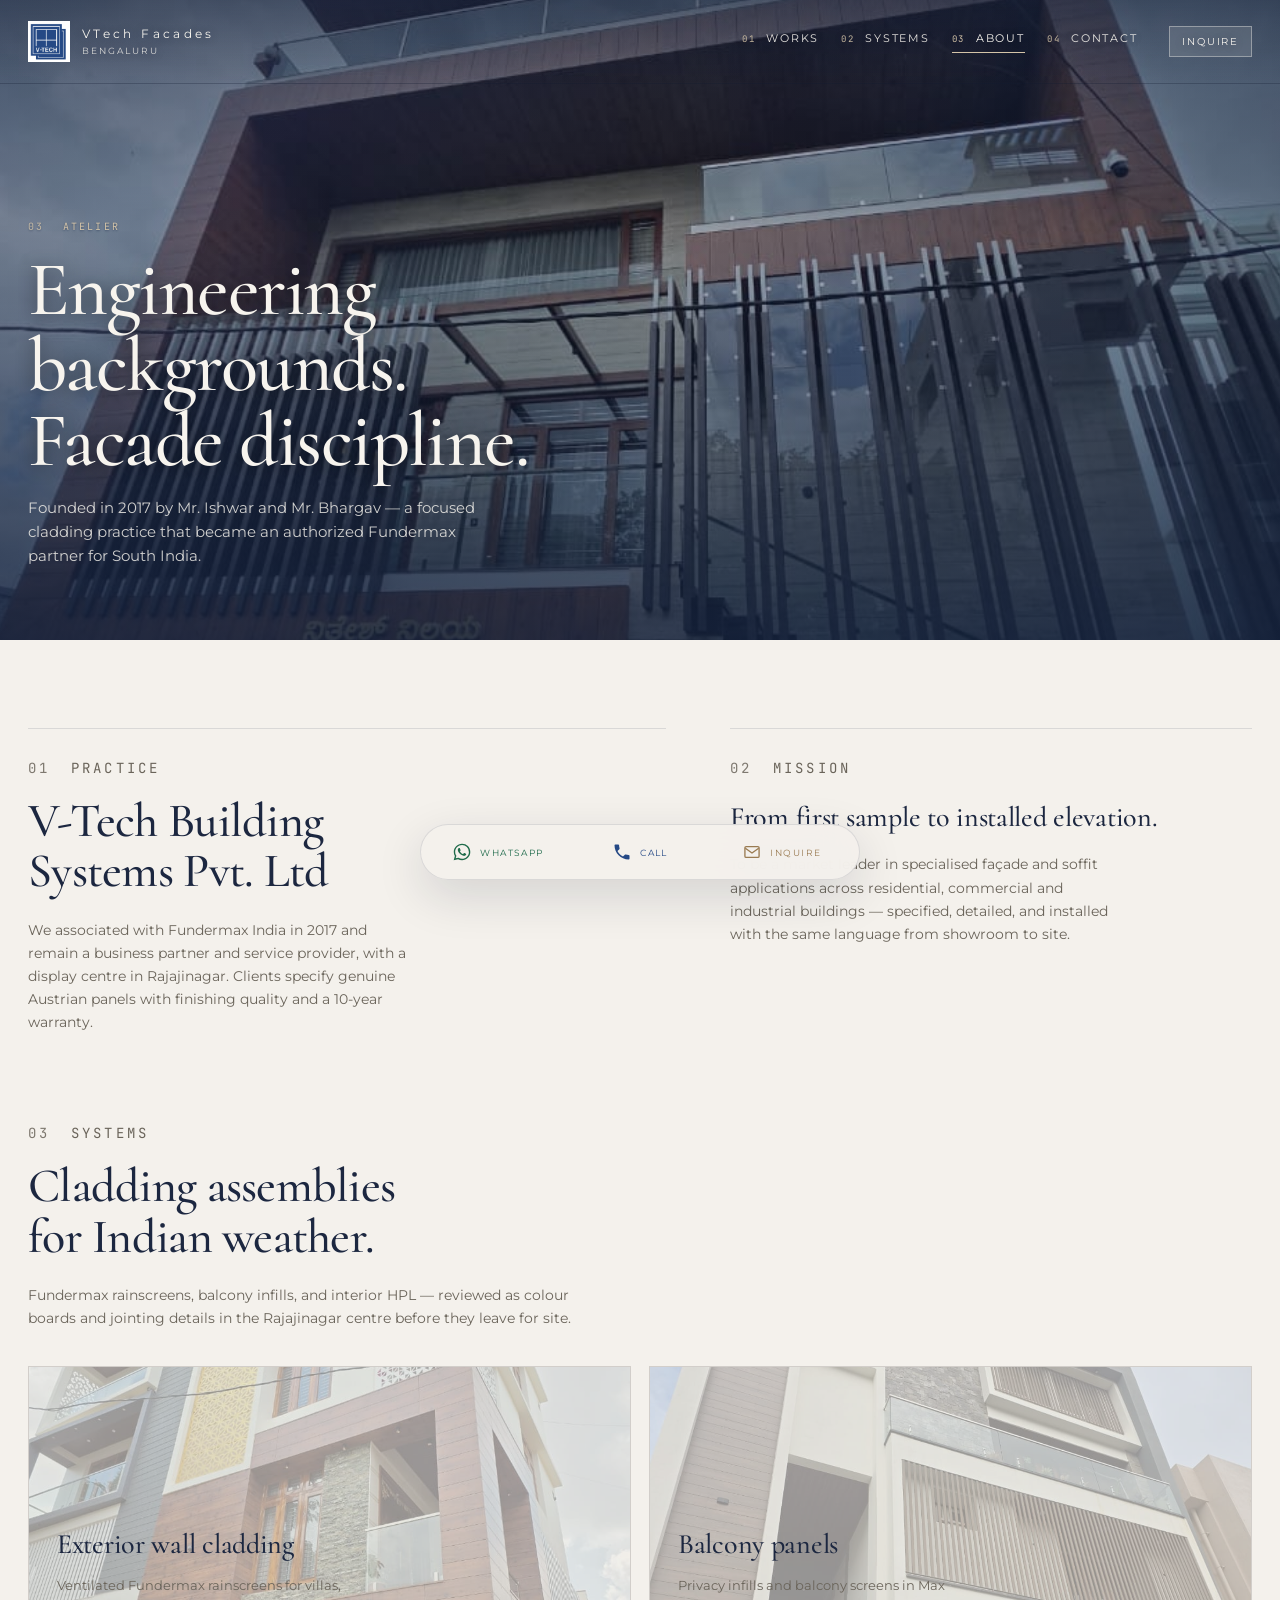
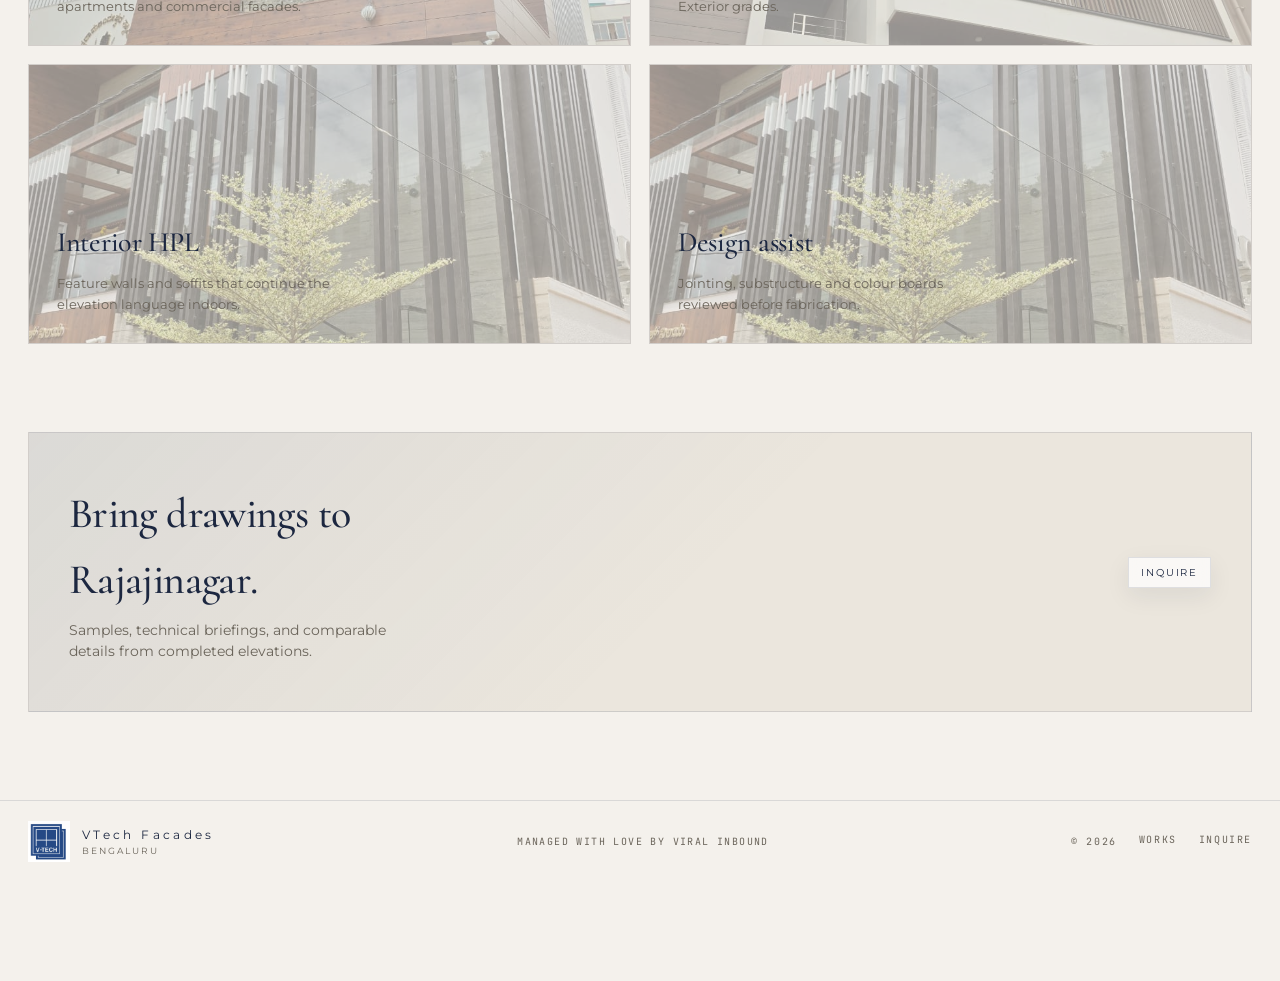
==== commit 79f3965c: "Add open colourway composer and streamline PWA install flow" ====
--- a/about.html
+++ b/about.html
@@ -15,12 +15,6 @@
   <meta name="apple-mobile-web-app-capable" content="yes">
   <meta name="apple-mobile-web-app-title" content="VTech">
   <meta name="apple-mobile-web-app-status-bar-style" content="default">
-  <script>
-    window.addEventListener("beforeinstallprompt", function (event) {
-      event.preventDefault();
-      window.__vtechInstall = event;
-    });
-  </script>
   <link rel="canonical" href="https://vtechfacades.com/about.html">
   <link rel="preconnect" href="https://fonts.googleapis.com">
   <link rel="preconnect" href="https://fonts.gstatic.com" crossorigin>
@@ -44,7 +38,6 @@
         <a href="contact.html"><i>04</i> Contact</a>
       </nav>
       <div class="header-end">
-        <button type="button" class="inquire" data-install-app hidden>Install app</button>
         <button type="button" class="inquire" data-inquire-open data-source-cta="header">Inquire</button>
         <button class="nav-lines" id="nav-toggle" type="button" aria-label="Menu"><span></span><span></span></button>
       </div>
@@ -56,7 +49,6 @@
     <a href="systems.html">02 Systems</a>
     <a href="about.html" class="is-active">03 About</a>
     <a href="contact.html">04 Contact</a>
-    <button type="button" data-install-app hidden>Install app</button>
   </nav>
 
   <main class="page-main">
@@ -159,15 +151,11 @@
       <svg class="quick-bar-icon" viewBox="0 0 24 24" aria-hidden="true" focusable="false" fill="none" stroke="currentColor" stroke-width="1.6" stroke-linejoin="round"><rect x="3.5" y="5.5" width="17" height="13" rx="1.5"/><path d="m4 7.4 8 5.8 8-5.8"/></svg>
       <span>Inquire</span>
     </button>
-    <button type="button" class="quick-bar-btn is-install" data-install-app hidden>
-      <svg class="quick-bar-icon" viewBox="0 0 24 24" aria-hidden="true" focusable="false" fill="none" stroke="currentColor" stroke-width="1.6" stroke-linejoin="round"><rect x="6" y="3.5" width="12" height="17" rx="2"/><path d="M12 8v7M9.2 12.3 12 15.2l2.8-2.9"/></svg>
-      <span>Install</span>
-    </button>
   </nav>
 
   <script src="js/supabase-config.js?v=leads1"></script>
   <script src="js/inquire.js?v=leads2"></script>
   <script src="page.js?v=mobile1"></script>
-  <script src="js/pwa-register.js?v=pwa2" defer></script>
+  <script src="js/pwa-register.js?v=pwa3" defer></script>
 </body>
 </html>
--- a/styles.css
+++ b/styles.css
@@ -568,21 +568,24 @@
   transform: translate(-50%, -50%);
 }
 .p-word {
-  display: block; overflow: hidden; line-height: 0.84;
+  display: block;
+  overflow: hidden;
+  line-height: 1;
   position: relative;
-  padding-bottom: 0.1em;
+  padding-bottom: 0.14em;
 }
 .p-word::after {
   content: "";
   position: absolute;
   left: 0;
   right: 0;
-  bottom: 0.02em;
+  bottom: 0;
   height: 1px;
   background: var(--copper-2);
   transform: scaleX(0);
   transform-origin: left center;
   transition: transform 450ms var(--ease-out);
+  pointer-events: none;
 }
 .p-row.is-on .p-word::after { transform: scaleX(1); }
 .p-row b {
@@ -590,13 +593,14 @@
   font-family: var(--font-d);
   font-size: clamp(72px, 14.5vw, 220px);
   font-weight: 600;
-  line-height: 0.82;
+  line-height: 1;
+  padding-bottom: 0.32em;
   letter-spacing: -0.035em;
   color: var(--paper);
   text-shadow: 0 2px 48px rgba(37, 73, 133, 0.12);
   transition: color 450ms var(--ease-out);
 }
-.p3 .p-word b { font-style: italic; font-weight: 500; }
+.p3 .p-word b { font-style: italic; font-weight: 500; padding-bottom: 0.4em; }
 .p3 .p-word { padding-inline: 0.06em; }
 .parallax.is-live .p-row:not(.is-on) b {
   color: rgba(28, 39, 64, 0.34);
@@ -2394,25 +2398,121 @@
   transform: translateX(4px); color: #e5a968;
 }
 
-.chips { display: flex; gap: 10px; flex-wrap: wrap; margin-bottom: 28px; }
-.chip {
-  background: none; border: 0; border-bottom: 1px solid transparent; color: var(--mute);
-  letter-spacing: 0.16em; text-transform: uppercase; font-size: 11px; padding: 6px 0;
-}
-.chip.is-on { color: var(--paper); border-bottom-color: var(--copper); }
-.chip-spec { margin-left: auto; border: 1px solid var(--line); padding: 6px 12px; border-bottom-width: 1px; }
+.spectrum .reveal-head { margin-bottom: 16px; max-width: 16ch; }
+.spectrum-lede {
+  max-width: 62ch; color: var(--mute); font-size: 16px; line-height: 1.55;
+  margin: 0 0 48px;
+}
+.colourway {
+  display: grid; grid-template-columns: 1.15fr 0.85fr; gap: 40px; align-items: stretch;
+}
+.cw-elevation {
+  position: relative; display: grid; grid-template-columns: repeat(16, 1fr);
+  gap: 5px; min-height: 460px; padding: 18px 18px 52px;
+  background: #e4dfd4; border: 1px solid var(--line);
+}
+.cw-slat {
+  min-height: 100%;
+  background: #8b4a2b;
+  transition: background-color 220ms ease;
+}
+.cw-caption {
+  position: absolute; left: 18px; bottom: 16px; margin: 0;
+  font-family: var(--font-m); font-size: 10px; letter-spacing: 0.14em;
+  text-transform: uppercase; color: var(--mute);
+}
+.cw-panel { display: flex; flex-direction: column; justify-content: center; }
+.cw-kicker {
+  margin: 0 0 18px;
+  font-family: var(--font-m); font-size: 11px; letter-spacing: 0.16em;
+  text-transform: uppercase; color: var(--copper);
+}
+.cw-wells { display: grid; grid-template-columns: 1fr 1fr; gap: 12px; margin-bottom: 22px; }
+.cw-well {
+  display: flex; flex-direction: column; gap: 8px;
+  font-family: var(--font-m); font-size: 10px; letter-spacing: 0.14em;
+  text-transform: uppercase; color: var(--mute);
+}
+.cw-well input[type="color"] {
+  appearance: none; -webkit-appearance: none;
+  width: 100%; height: 72px; border: 1px solid var(--line); padding: 0;
+  background: none; cursor: inherit;
+  transition: transform 160ms var(--ease-out);
+}
+.cw-well input[type="color"]::-webkit-color-swatch-wrapper { padding: 0; }
+.cw-well input[type="color"]::-webkit-color-swatch { border: 0; }
+.cw-well input[type="color"]::-moz-color-swatch { border: 0; }
+.cw-well input[type="color"]:active { transform: scale(0.97); }
+.cw-well b { color: var(--paper); font-weight: 500; letter-spacing: 0.1em; }
+.spectrum[data-cw-target="a"] .cw-well:first-child input,
+.spectrum[data-cw-target="b"] .cw-well:last-child input {
+  outline: 1px solid var(--copper);
+  outline-offset: 2px;
+}
+.cw-ratio {
+  display: flex; flex-direction: column; gap: 10px; margin-bottom: 22px;
+  font-family: var(--font-m); font-size: 10px; letter-spacing: 0.14em;
+  text-transform: uppercase; color: var(--mute);
+}
+.cw-ratio em { font-style: normal; color: var(--paper); margin-left: 8px; }
+.cw-ratio input[type="range"] {
+  appearance: none; width: 100%; height: 2px; background: var(--line); outline: none;
+}
+.cw-ratio input[type="range"]::-webkit-slider-thumb {
+  appearance: none; width: 14px; height: 14px; border-radius: 50%;
+  background: var(--paper); border: 0;
+  transition: transform 160ms var(--ease-out);
+}
+.cw-ratio input[type="range"]:active::-webkit-slider-thumb { transform: scale(0.97); }
+.cw-ratio input[type="range"]::-moz-range-thumb {
+  width: 14px; height: 14px; border-radius: 50%; background: var(--paper); border: 0;
+}
+.cw-hue-wrap {
+  display: flex; flex-direction: column; gap: 10px; margin-bottom: 24px;
+  font-family: var(--font-m); font-size: 10px; letter-spacing: 0.12em;
+  text-transform: uppercase; color: var(--mute);
+}
+.cw-hue {
+  display: block; width: 100%; height: 14px; padding: 0; border: 0;
+  border-radius: 999px; cursor: inherit;
+  background: linear-gradient(90deg,
+    hsl(0 38% 42%), hsl(40 38% 42%), hsl(80 32% 40%), hsl(140 28% 38%),
+    hsl(190 30% 38%), hsl(230 32% 42%), hsl(280 28% 40%), hsl(330 34% 42%), hsl(360 38% 42%));
+  transition: transform 160ms var(--ease-out);
+}
+.cw-hue:active { transform: scaleY(0.92); }
+.cw-hue-hint { color: var(--copper); }
+.cw-standards {
+  list-style: none; padding: 0; margin: 0 0 28px;
+  display: flex; flex-wrap: wrap; gap: 8px 18px;
+}
+.cw-standards li {
+  font-family: var(--font-m); font-size: 10px; letter-spacing: 0.16em;
+  text-transform: uppercase; color: var(--mute);
+}
+.cw-actions { display: flex; flex-wrap: wrap; gap: 10px; align-items: center; }
+.chip-spec {
+  border: 1px solid var(--line); background: none; padding: 6px 12px;
+  letter-spacing: 0.16em; text-transform: uppercase; font-size: 11px; color: var(--mute);
+}
 .chip-spec b { color: var(--copper); margin-left: 6px; }
-.swatches { display: grid; grid-template-columns: repeat(4, 1fr); gap: 10px; }
-.swatch {
-  aspect-ratio: 1; border: 0; background: var(--s); position: relative;
-  transition: transform 280ms var(--ease-out), opacity 280ms var(--ease-out);
-}
-.swatch::after {
-  content: attr(data-n); position: absolute; left: 12px; bottom: 12px;
-  font-size: 11px; letter-spacing: 0.1em; text-transform: uppercase; color: #fff;
-}
-.swatch.is-out { opacity: 0; transform: scale(0.96); pointer-events: none; }
-.swatch:active { transform: scale(0.97); }
+.cw-hold {
+  background: none; border: 1px solid var(--paper); color: var(--paper);
+  letter-spacing: 0.16em; text-transform: uppercase; font-size: 11px;
+  padding: 10px 14px;
+  transition: transform 160ms var(--ease-out), background-color 180ms ease, color 180ms ease;
+}
+.cw-hold:hover { background: var(--paper); color: var(--ink); }
+.cw-hold:active { transform: scale(0.97); }
+.cw-actions .inquire { padding: 10px 16px; }
+
+@media (hover: hover) and (pointer: fine) {
+  .cw-well input[type="color"]:hover { transform: scale(1.01); }
+}
+
+@media (prefers-reduced-motion: reduce) {
+  .cw-slat, .cw-well input[type="color"], .cw-hold, .cw-hue { transition: none; }
+}
 
 .manifesto { background: var(--ink-2); max-width: none; padding-inline: 8vw; }
 .manifesto blockquote {
@@ -2455,22 +2555,22 @@
   text-transform: uppercase; font-size: 10px; padding: 10px 14px;
 }
 
-.footer { padding: 48px 28px 28px; max-width: var(--max); margin: 0 auto; }
-.footer-showreel { margin: 0 0 36px; }
-.footer-showreel .chap-label { margin-bottom: 16px; }
+.footer { padding: 40px 28px 20px; max-width: var(--max); margin: 0 auto; }
+.footer-showreel { margin: 0 0 28px; }
+.footer-showreel .chap-label { margin-bottom: 12px; }
 .footer-showreel .film { aspect-ratio: 16 / 7; }
 .footer-grid {
-  display: grid; grid-template-columns: 220px 1fr; gap: 40px; align-items: start;
-  padding-top: 32px; border-top: 1px solid var(--line);
+  display: grid; grid-template-columns: 200px 1fr; gap: 28px 36px; align-items: stretch;
+  padding-top: 22px; border-top: 1px solid var(--line);
 }
 .portrait {
   position: relative;
-  height: 200px;
+  min-height: 156px;
   border: 1px solid var(--line);
   background:
     linear-gradient(180deg, rgba(21,35,63,0.08), rgba(21,35,63,0.72)),
     url("images/project-14.jpeg") center/cover;
-  display: flex; flex-direction: column; justify-content: flex-end; padding: 16px;
+  display: flex; flex-direction: column; justify-content: flex-end; padding: 14px;
   overflow: hidden;
 }
 .portrait-index {
@@ -2484,17 +2584,17 @@
   color: var(--on-photo);
 }
 .cols {
-  display: grid; grid-template-columns: 1fr 1fr 1fr; gap: 24px;
+  display: grid; grid-template-columns: repeat(3, minmax(0, 1fr)); gap: 8px 24px;
   padding: 0;
   border-top: 0;
 }
 .cols > div {
-  display: flex; flex-direction: column;
+  display: flex; flex-direction: column; gap: 2px;
   padding-top: 0;
   border-top: 1px solid var(--line);
 }
 .cols h4 {
-  margin: 0 0 12px; padding-top: 12px;
+  margin: 0 0 6px; padding-top: 10px;
   font-size: 11px; font-weight: 500; letter-spacing: 0.2em; text-transform: uppercase;
   color: var(--paper);
 }
@@ -2503,7 +2603,8 @@
   font-family: var(--font-m); font-size: 9px;
 }
 .cols a, .cols p {
-  display: block; margin: 0 0 8px; color: var(--paper); opacity: 0.62; font-size: 14px;
+  display: block; margin: 0; padding: 4px 0; color: var(--paper); opacity: 0.62; font-size: 14px;
+  line-height: 1.25; overflow-wrap: break-word;
   transition: opacity 180ms var(--ease-out), color 180ms var(--ease-out);
 }
 .cols a { position: relative; width: fit-content; }
@@ -2516,8 +2617,8 @@
 .cols p { letter-spacing: 0.04em; }
 
 .footer-bar {
-  display: flex; align-items: center; justify-content: space-between; gap: 20px;
-  margin-top: 28px; padding-top: 16px; flex-wrap: wrap;
+  display: flex; align-items: center; justify-content: space-between; gap: 12px 20px;
+  margin-top: 18px; padding-top: 14px; flex-wrap: wrap;
   border-top: 1px solid var(--line);
 }
 .footer-credit {
@@ -2587,16 +2688,20 @@
   .mono-nav, .hero-badge { display: none; }
   .nav-lines { display: block; }
   .spec-pill { display: none; }
-  .header-end [data-install-app] { display: none !important; }
   .header-inner { padding: 0 16px; gap: 12px; }
   .header-end { gap: 8px; margin-left: auto; }
   .brand-name { letter-spacing: 0.18em; }
   .doors, .atelier, .footer-grid { grid-template-columns: 1fr; }
-  .metrics, .swatches { grid-template-columns: 1fr 1fr; }
-  .footer-grid { gap: 24px; }
-  .cols { grid-template-columns: 1fr; gap: 8px; }
-  .footer-bar { align-items: flex-start; flex-direction: column; gap: 14px; }
-  .portrait { height: 180px; width: min(220px, 100%); }
+  .metrics { grid-template-columns: 1fr 1fr; }
+  .colourway { grid-template-columns: 1fr; gap: 28px; }
+  .cw-elevation { min-height: 320px; }
+  .footer-grid { gap: 12px; padding-top: 16px; }
+  .cols { grid-template-columns: repeat(3, minmax(0, 1fr)); gap: 0 12px; }
+  .cols h4 { padding-top: 8px; margin-bottom: 4px; letter-spacing: 0.12em; font-size: 10px; }
+  .cols a, .cols p { font-size: 13px; padding: 3px 0; }
+  .footer-bar { align-items: flex-start; flex-direction: column; gap: 8px; margin-top: 12px; padding-top: 12px; }
+  .footer-meta { gap: 6px 14px; }
+  .portrait { width: 100%; min-height: 0; aspect-ratio: 2.35 / 1; height: auto; padding: 12px 14px; }
   .door { min-height: clamp(380px, 48vh, 480px); height: auto; }
   .proj-img {
     max-height: min(48vh, 360px);
@@ -2630,40 +2735,82 @@
     letter-spacing: 0.08em;
     padding-bottom: 6px;
   }
-  .parallax { min-height: 0; padding: 12vh 20px 10vh; }
+  .parallax {
+    min-height: 0;
+    justify-content: flex-start;
+    padding: 6vh 20px 5vh;
+  }
+  .parallax .chap-label { margin-bottom: 22px; }
+  .parallax.is-live .p-row,
+  .parallax.is-live .p-row:not(.is-on) { opacity: 1; }
+  .parallax.is-live .p-row:not(.is-on) b {
+    color: var(--paper);
+    text-shadow: 0 2px 48px rgba(37, 73, 133, 0.12);
+  }
   .p-row {
-    grid-template-columns: 1fr;
-    gap: 16px;
-    margin: 7vh 0;
+    gap: 8px 14px;
+    margin: 18px 0;
+    align-items: center;
   }
-  .p-plate { order: -1; }
-  .p1, .p2, .p3 { padding: 0; }
-  .p1 .p-plate, .p2 .p-plate, .p3 .p-plate,
-  .p1 .p-claim, .p2 .p-claim {
+  .p-row:first-child { margin-top: 0; }
+  .p-row:last-child { margin-bottom: 0; }
+  .p-claim { max-width: 100%; min-width: 0; }
+  .p-word { max-width: 100%; }
+  .p-plate {
+    width: min(112px, 30vw);
+    margin: 0;
+    opacity: 1;
+    transform: none;
+  }
+  .p-meta {
+    width: max-content;
+    max-width: 100%;
+    gap: 6px 12px;
+    margin-top: 6px;
+    justify-content: flex-start;
+  }
+  .p1 .p-meta, .p3 .p-meta { margin-right: auto; }
+  .p-ticks { margin-top: 8px; }
+  .p1, .p3 {
+    grid-template-columns: auto minmax(0, 1fr);
+    padding: 0;
+  }
+  .p1 .p-plate, .p3 .p-plate { grid-column: 1; grid-row: 1; justify-self: start; }
+  .p1 .p-claim, .p3 .p-claim { grid-column: 2; grid-row: 1; justify-self: start; }
+  .p2 {
+    grid-template-columns: minmax(0, 1fr) auto;
+    padding: 0;
+  }
+  .p2 .p-claim {
     grid-column: 1;
-    grid-row: auto;
-    justify-self: start;
+    grid-row: 1;
+    justify-self: end;
+    text-align: right;
   }
-  .p2 .p-claim, .p2 .p-line, .p2 .p-meta { justify-content: flex-start; text-align: left; }
-  .p2 i { text-align: left; }
-  .p2 .p-ticks { margin-left: 0; transform-origin: left center; }
-  .p2 .p-word::after { transform-origin: left center; }
-  .p3 { justify-items: start; text-align: left; padding: 0; }
-  .p3 .p-plate, .p3 .p-claim {
-    grid-column: 1;
-    grid-row: auto;
-    justify-self: start;
-  }
+  .p2 .p-plate { grid-column: 2; grid-row: 1; justify-self: end; }
+  .p2 .p-line, .p2 .p-meta { justify-content: flex-end; text-align: right; }
+  .p2 i { text-align: right; padding-right: 2px; }
+  .p2 .p-ticks { margin-left: auto; transform-origin: right center; }
+  .p2 .p-word::after { transform-origin: right center; }
+  .p3 { text-align: left; }
   .p3 .p-line, .p3 .p-meta { justify-content: flex-start; }
   .p3 i { text-align: left; }
   .p3 .p-ticks { margin-inline: 0; transform-origin: left center; }
   .p3 .p-word::after { transform-origin: left center; }
-  .p-plate { width: min(168px, 46vw); }
-  .p-line { gap: 14px; }
-  .p-orbit { width: 22px; height: 22px; }
+  .p-line { gap: 10px; }
+  .p-orbit { width: 18px; height: 18px; }
   .p-orbit::after { width: 4px; height: 4px; }
-  .p-row b { font-size: clamp(40px, 12vw, 88px); overflow-wrap: anywhere; }
-  .p-row i { font-size: 12px; max-width: 28ch; letter-spacing: 0.16em; }
+  .p-row b {
+    font-size: clamp(28px, 8.2vw, 42px);
+    overflow-wrap: normal;
+    word-break: normal;
+  }
+  .p-row i {
+    font-size: 10px;
+    max-width: min(22ch, 100%);
+    letter-spacing: 0.1em;
+    min-width: 0;
+  }
   .aura-mark { width: min(78vw, 420px); opacity: 0.18; }
   .parallax-grid { opacity: 0.28; }
   .fmax-cavity { display: none; }
@@ -2680,12 +2827,11 @@
   .fmax-step:last-child { padding-bottom: 0; }
   .fmax-cta { flex-direction: column; align-items: stretch; }
   .section-intro, .pathways, .spectrum, .manifesto { padding: 8vh 20px; }
-  .chips { gap: 8px 14px; }
-  .chip { min-height: 44px; }
-  .chip-spec { margin-left: 0; }
+  .cw-actions { flex-direction: column; align-items: stretch; }
+  .cw-actions .inquire, .cw-hold, .chip-spec { min-height: 44px; }
   .atelier-photo { min-height: 46vh; }
   .atelier-copy { padding: 8vh 20px 10vh; }
-  .footer { padding: 36px 20px 24px; }
+  .footer { padding: 28px 20px 16px; }
   .footer-showreel .film { aspect-ratio: 16 / 10; }
   .nav-lines { width: 44px; height: 44px; }
   .nav-lines span:first-child { top: 17px; }
@@ -3208,35 +3354,6 @@
 .quick-bar-btn.is-call { color: var(--navy); }
 .quick-bar-btn.is-inquire { color: var(--copper); }
 .quick-bar-btn.is-inquire:hover { color: var(--copper-2); background: rgba(154, 123, 82, 0.1); }
-.quick-bar-btn.is-install { color: var(--navy); }
-.quick-bar-btn.is-install:hover { color: var(--navy-deep); background: rgba(37, 73, 133, 0.08); }
-body.can-install .quick-bar { grid-template-columns: 1fr 1fr 1fr 1fr; }
-[data-install-app][hidden] { display: none !important; }
-.mobile-chapters [data-install-app]:not([hidden]) {
-  display: flex;
-  align-items: center;
-  min-height: 48px;
-  margin-top: 8px;
-  padding: 0;
-  border: 0;
-  border-bottom: 1px solid var(--line);
-  background: none;
-  color: inherit;
-  font: inherit;
-  letter-spacing: inherit;
-  text-transform: inherit;
-  text-align: left;
-  cursor: pointer;
-}
-.install-steps {
-  margin: 0;
-  padding: 0 0 0 1.15em;
-  display: grid;
-  gap: 10px;
-  color: var(--paper);
-  font-size: 14px;
-}
-.install-steps b { font-weight: 600; }
 
 body.inquire-lock .quick-bar,
 body:has(.film.is-full) .quick-bar {
@@ -3262,7 +3379,6 @@
   }
   .quick-bar-btn { border-radius: 999px; flex-direction: row; gap: 8px; min-height: 42px; }
   .quick-bar-btn span { padding-top: 1px; }
-  body.can-install .quick-bar { width: min(560px, calc(100% - 40px)); }
 }
 
 @media (hover: none) {
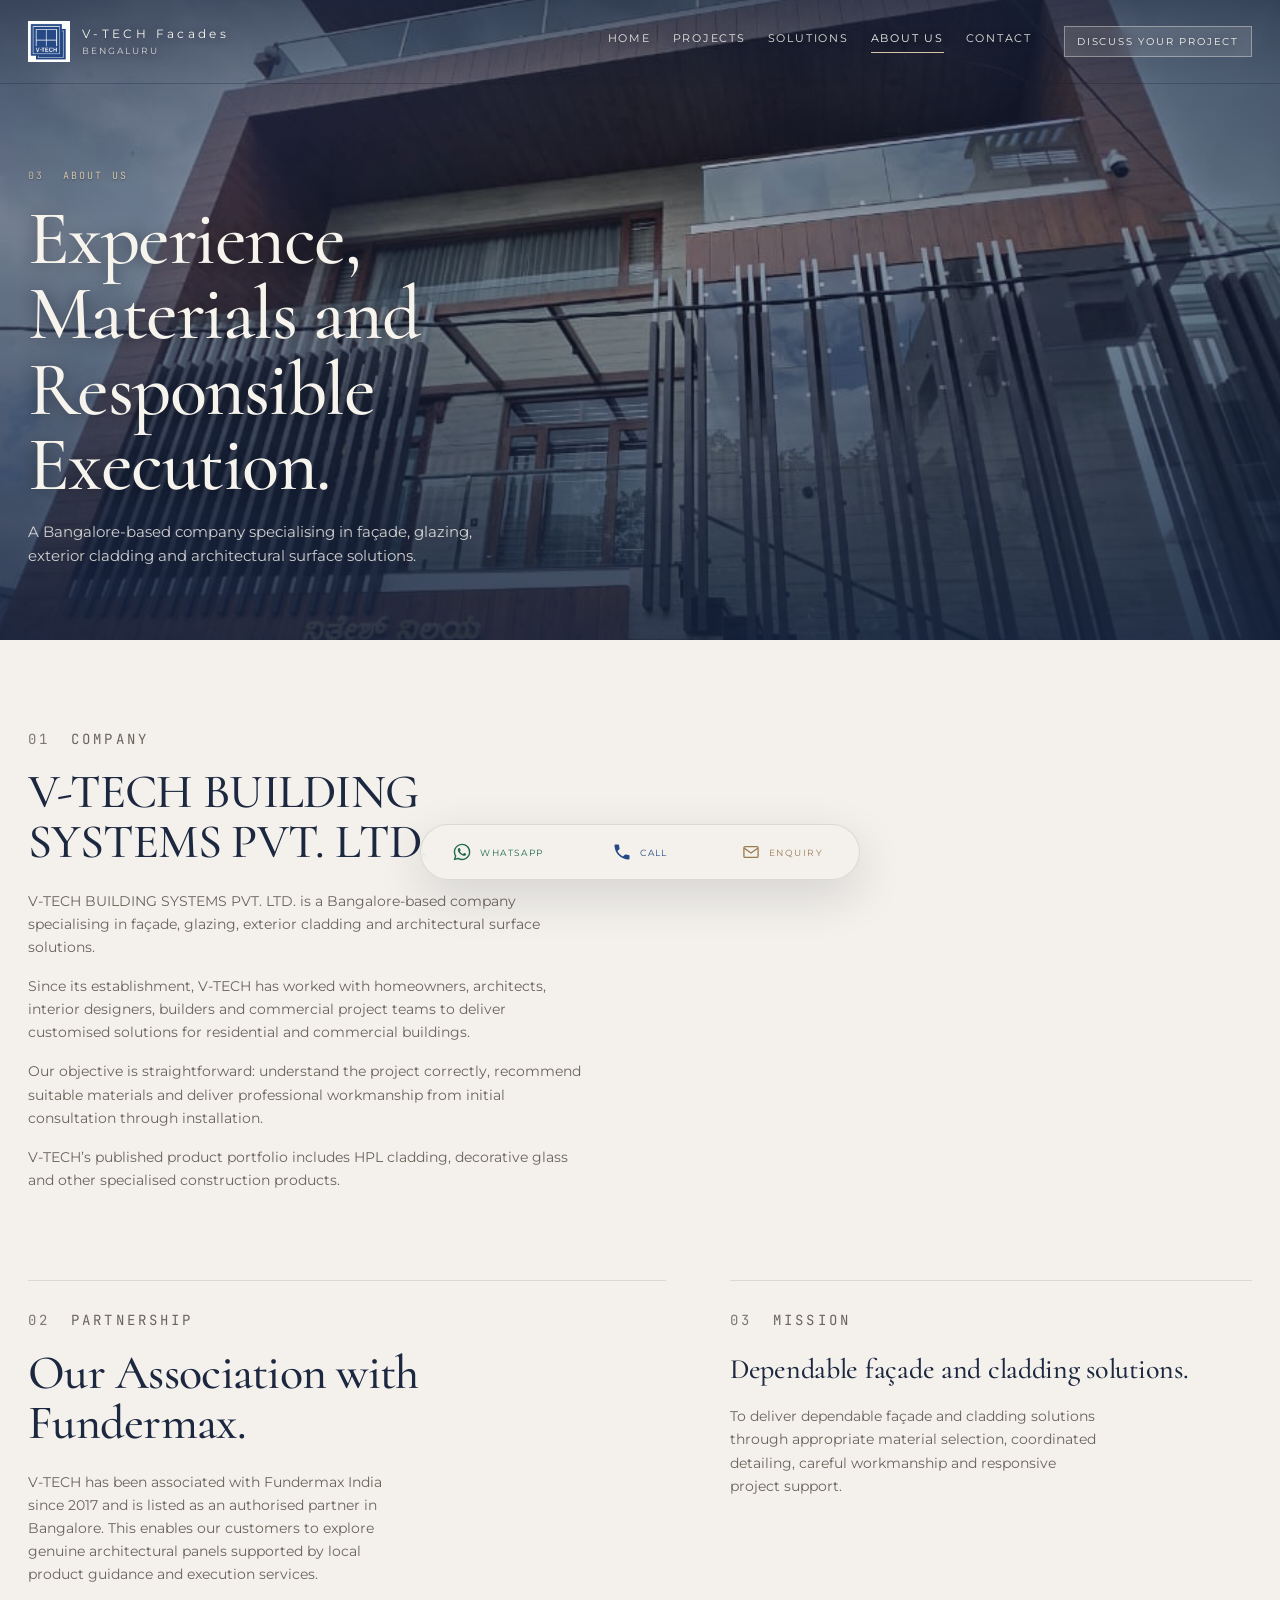
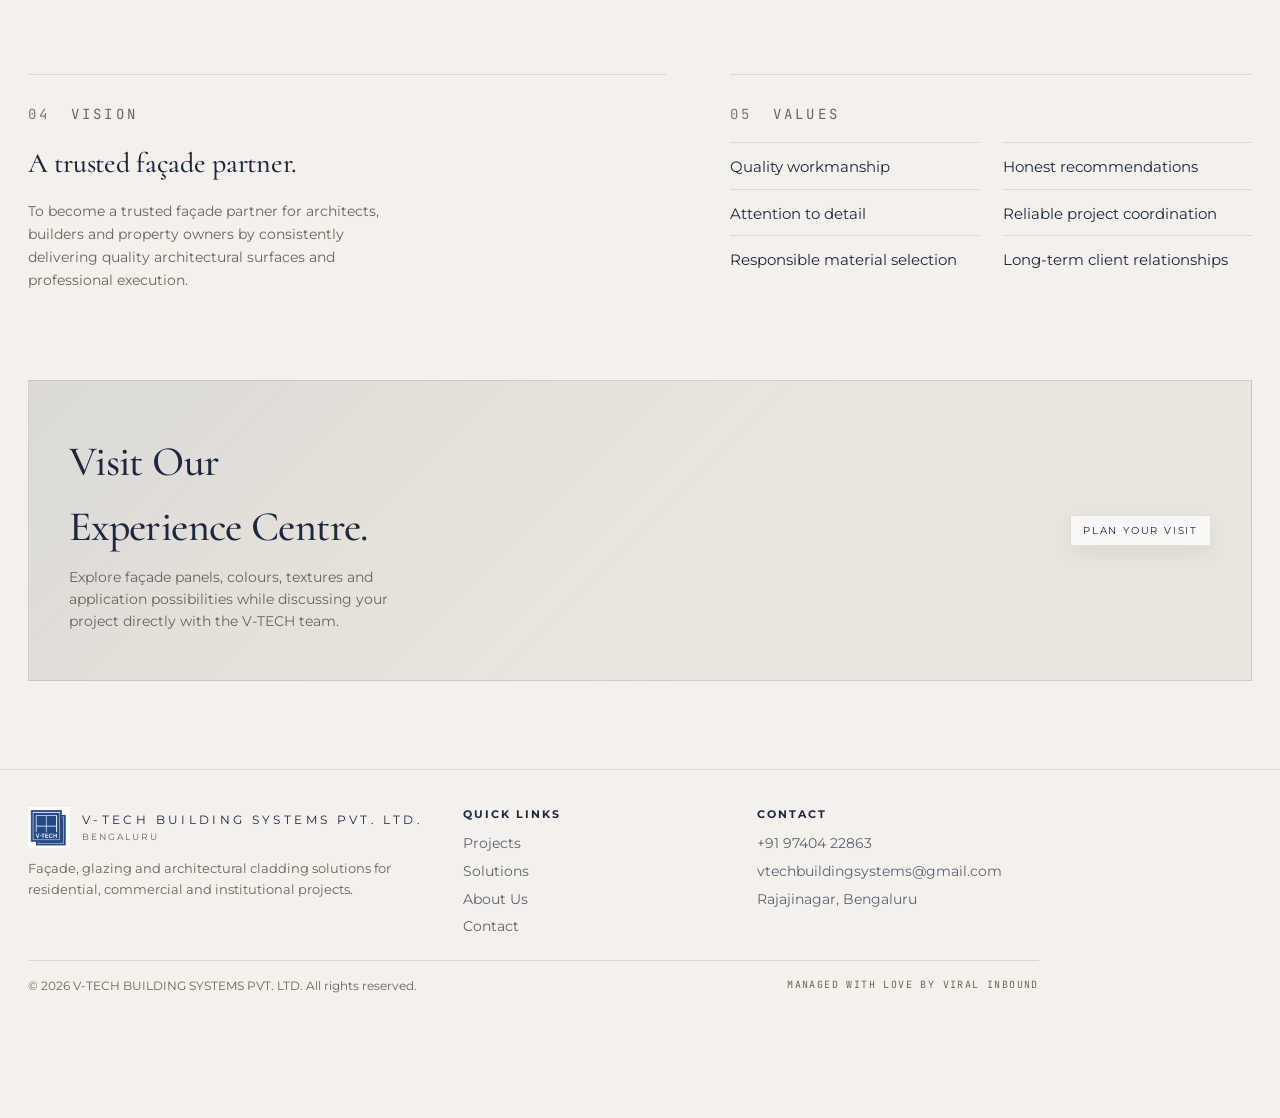
==== commit 7d3b8e49: "Refactor solutions page, elevate design, and update inquiry workflow" ====
--- a/about.html
+++ b/about.html
@@ -3,8 +3,8 @@
 <head>
   <meta charset="UTF-8">
   <meta name="viewport" content="width=device-width, initial-scale=1.0, viewport-fit=cover">
-  <title>About VTech Facades | Fundermax Partner, Bengaluru</title>
-  <meta name="description" content="VTech Facades was founded in 2017 by Ishwar B. G and Bhargav Panthulu. Authorized Fundermax partner for South India with a Rajajinagar design centre.">
+  <title>About V-TECH Building Systems | Façade Specialists in Bangalore</title>
+  <meta name="description" content="V-TECH BUILDING SYSTEMS PVT. LTD. is a Bangalore façade specialist for glazing, exterior HPL cladding and architectural surfaces, associated with Fundermax India since 2017.">
   <meta name="theme-color" content="#254985">
   <link rel="manifest" href="site.webmanifest">
   <link rel="apple-touch-icon" href="icons/apple-touch-icon.png">
@@ -19,7 +19,7 @@
   <link rel="preconnect" href="https://fonts.googleapis.com">
   <link rel="preconnect" href="https://fonts.gstatic.com" crossorigin>
   <link href="https://fonts.googleapis.com/css2?family=Cormorant:ital,wght@0,400;0,500;0,600;0,700;1,400;1,500&family=Montserrat:ital,wght@0,300;0,400;0,500;0,600;1,400&family=JetBrains+Mono:wght@400;500&display=swap" rel="stylesheet">
-  <link rel="stylesheet" href="styles.css?v=mobile1">
+  <link rel="stylesheet" href="styles.css?v=m1">
 </head>
 <body class="is-page">
   <header class="site-header" id="site-header">
@@ -27,28 +27,30 @@
       <a href="index.html" class="brand">
         <span class="brand-glyph" aria-hidden="true"></span>
         <span>
-          <span class="brand-name">VTech Facades</span>
+          <span class="brand-name">V-TECH Facades</span>
           <span class="brand-sub">Bengaluru</span>
         </span>
       </a>
       <nav class="mono-nav" aria-label="Primary">
-        <a href="projects.html"><i>01</i> Works</a>
-        <a href="systems.html"><i>02</i> Systems</a>
-        <a href="about.html" class="is-active"><i>03</i> About</a>
-        <a href="contact.html"><i>04</i> Contact</a>
+        <a href="index.html">Home</a>
+        <a href="projects.html">Projects</a>
+        <a href="solutions.html">Solutions</a>
+        <a href="about.html" class="is-active">About Us</a>
+        <a href="contact.html">Contact</a>
       </nav>
       <div class="header-end">
-        <button type="button" class="inquire" data-inquire-open data-source-cta="header">Inquire</button>
+        <button type="button" class="inquire" data-inquire-open data-source-cta="header">Discuss Your Project</button>
         <button class="nav-lines" id="nav-toggle" type="button" aria-label="Menu"><span></span><span></span></button>
       </div>
     </div>
   </header>
 
   <nav class="mobile-chapters" id="mobile-nav">
-    <a href="projects.html">01 Works</a>
-    <a href="systems.html">02 Systems</a>
-    <a href="about.html" class="is-active">03 About</a>
-    <a href="contact.html">04 Contact</a>
+    <a href="index.html">Home</a>
+    <a href="projects.html">Projects</a>
+    <a href="solutions.html">Solutions</a>
+    <a href="about.html" class="is-active">About Us</a>
+    <a href="contact.html">Contact</a>
   </nav>
 
   <main class="page-main">
@@ -56,90 +58,104 @@
       <div class="page-hero-media" style="background-image:url('images/project-11.jpeg')"></div>
       <div class="page-hero-shade"></div>
       <div class="page-hero-copy">
-        <p class="chap-label"><span>03</span> Atelier</p>
-        <h1>Engineering backgrounds. Facade discipline.</h1>
-        <p class="lede">Founded in 2017 by Mr. Ishwar and Mr. Bhargav — a focused cladding practice that became an authorized Fundermax partner for South India.</p>
+        <p class="chap-label"><span>03</span> About Us</p>
+        <h1>Experience, Materials and Responsible Execution.</h1>
+        <p class="lede">A Bangalore-based company specialising in façade, glazing, exterior cladding and architectural surface solutions.</p>
       </div>
     </section>
 
-    <section class="page-section" id="atelier">
+    <section class="page-section" id="about">
+      <p class="chap-label"><span>01</span> Company</p>
+      <h2>V-TECH BUILDING SYSTEMS PVT. LTD.</h2>
+      <p>V-TECH BUILDING SYSTEMS PVT. LTD. is a Bangalore-based company specialising in façade, glazing, exterior cladding and architectural surface solutions.</p>
+      <p>Since its establishment, V-TECH has worked with homeowners, architects, interior designers, builders and commercial project teams to deliver customised solutions for residential and commercial buildings.</p>
+      <p>Our objective is straightforward: understand the project correctly, recommend suitable materials and deliver professional workmanship from initial consultation through installation.</p>
+      <p>V-TECH’s published product portfolio includes HPL cladding, decorative glass and other specialised construction products.</p>
+    </section>
+
+    <section class="page-section" id="fundermax">
       <div class="about-split">
         <div class="about-panel">
-          <p class="chap-label"><span>01</span> Practice</p>
-          <h2>V-Tech Building Systems Pvt. Ltd</h2>
-          <p>We associated with Fundermax India in 2017 and remain a business partner and service provider, with a display centre in Rajajinagar. Clients specify genuine Austrian panels with finishing quality and a 10-year warranty.</p>
+          <p class="chap-label"><span>02</span> Partnership</p>
+          <h2>Our Association with Fundermax.</h2>
+          <p>V-TECH has been associated with Fundermax India since 2017 and is listed as an authorised partner in Bangalore. This enables our customers to explore genuine architectural panels supported by local product guidance and execution services.</p>
         </div>
         <div class="about-panel">
-          <p class="chap-label"><span>02</span> Mission</p>
-          <h3>From first sample to installed elevation.</h3>
-          <p>To be a market leader in specialised façade and soffit applications across residential, commercial and industrial buildings — specified, detailed, and installed with the same language from showroom to site.</p>
+          <p class="chap-label"><span>03</span> Mission</p>
+          <h3>Dependable façade and cladding solutions.</h3>
+          <p>To deliver dependable façade and cladding solutions through appropriate material selection, coordinated detailing, careful workmanship and responsive project support.</p>
         </div>
       </div>
     </section>
 
-    <section class="page-section" id="systems">
-      <p class="chap-label"><span>03</span> Systems</p>
-      <h2>Cladding assemblies for Indian weather.</h2>
-      <p>Fundermax rainscreens, balcony infills, and interior HPL — reviewed as colour boards and jointing details in the Rajajinagar centre before they leave for site.</p>
-      <div class="systems-grid">
-        <article class="system-card">
-          <div class="system-card-media" style="background-image:url('images/project-03.jpeg')"></div>
-          <div class="system-card-copy">
-            <h3>Exterior wall cladding</h3>
-            <p>Ventilated Fundermax rainscreens for villas, apartments and commercial facades.</p>
-          </div>
-        </article>
-        <article class="system-card">
-          <div class="system-card-media" style="background-image:url('images/project-08.jpeg')"></div>
-          <div class="system-card-copy">
-            <h3>Balcony panels</h3>
-            <p>Privacy infills and balcony screens in Max Exterior grades.</p>
-          </div>
-        </article>
-        <article class="system-card">
-          <div class="system-card-media" style="background-image:url('images/project-10.jpeg')"></div>
-          <div class="system-card-copy">
-            <h3>Interior HPL</h3>
-            <p>Feature walls and soffits that continue the elevation language indoors.</p>
-          </div>
-        </article>
-        <article class="system-card">
-          <div class="system-card-media" style="background-image:url('images/project-13.jpeg')"></div>
-          <div class="system-card-copy">
-            <h3>Design assist</h3>
-            <p>Jointing, substructure and colour boards reviewed before fabrication.</p>
-          </div>
-        </article>
+    <section class="page-section">
+      <div class="about-split">
+        <div class="about-panel">
+          <p class="chap-label"><span>04</span> Vision</p>
+          <h3>A trusted façade partner.</h3>
+          <p>To become a trusted façade partner for architects, builders and property owners by consistently delivering quality architectural surfaces and professional execution.</p>
+        </div>
+        <div class="about-panel">
+          <p class="chap-label"><span>05</span> Values</p>
+          <ul class="values-list">
+            <li>Quality workmanship</li>
+            <li>Honest recommendations</li>
+            <li>Attention to detail</li>
+            <li>Reliable project coordination</li>
+            <li>Responsible material selection</li>
+            <li>Long-term client relationships</li>
+          </ul>
+        </div>
       </div>
     </section>
 
     <section class="page-cta">
       <div>
-        <h2>Bring drawings to Rajajinagar.</h2>
-        <p>Samples, technical briefings, and comparable details from completed elevations.</p>
+        <h2>Visit Our Experience Centre.</h2>
+        <p>Explore façade panels, colours, textures and application possibilities while discussing your project directly with the V-TECH team.</p>
       </div>
-      <button type="button" class="inquire" data-inquire-open data-source-cta="page-cta">Inquire</button>
+      <button type="button" class="inquire" data-inquire-open data-source-cta="plan-visit" data-inquire-note="I would like to plan a visit to the Rajajinagar experience centre.">Plan Your Visit</button>
     </section>
   </main>
 
-  <footer class="page-footer">
-    <a href="index.html" class="footer-brand">
-      <span class="brand-glyph" aria-hidden="true"></span>
-      <span>
-        <span class="brand-name">VTech Facades</span>
-        <span class="brand-sub">Bengaluru</span>
-      </span>
-    </a>
-    <p class="footer-credit">Managed with love by <a href="https://viralinbound.com" target="_blank" rel="noopener noreferrer">Viral Inbound</a></p>
-    <nav class="footer-meta" aria-label="Studio links">
-      <span>© 2026</span>
-      <a href="projects.html">Works</a>
-      <a href="#inquire" data-inquire-open data-source-cta="footer">Inquire</a>
-    </nav>
+  <footer class="page-footer is-rich">
+    <div class="page-footer-grid">
+      <div>
+        <a href="index.html" class="footer-brand">
+          <span class="brand-glyph" aria-hidden="true"></span>
+          <span>
+            <span class="brand-name">V-TECH BUILDING SYSTEMS PVT. LTD.</span>
+            <span class="brand-sub">Bengaluru</span>
+          </span>
+        </a>
+        <p class="footer-blurb">Façade, glazing and architectural cladding solutions for residential, commercial and institutional projects.</p>
+      </div>
+      <div>
+        <h4>Quick links</h4>
+        <nav class="page-footer-links" aria-label="Footer">
+          <a href="projects.html">Projects</a>
+          <a href="solutions.html">Solutions</a>
+          <a href="about.html">About Us</a>
+          <a href="contact.html">Contact</a>
+        </nav>
+      </div>
+      <div>
+        <h4>Contact</h4>
+        <div class="page-footer-contact">
+          <a href="tel:+919740422863">+91 97404 22863</a>
+          <a href="mailto:vtechbuildingsystems@gmail.com">vtechbuildingsystems@gmail.com</a>
+          <p>Rajajinagar, Bengaluru</p>
+        </div>
+      </div>
+    </div>
+    <div class="page-footer-legal">
+      <span>© 2026 V-TECH BUILDING SYSTEMS PVT. LTD. All rights reserved.</span>
+      <p class="footer-credit">Managed with love by <a href="https://viralinbound.com" target="_blank" rel="noopener noreferrer">Viral Inbound</a></p>
+    </div>
   </footer>
 
   <nav class="quick-bar" aria-label="Quick contact">
-    <a class="quick-bar-btn is-wa" href="https://wa.me/919108042393?text=Hello%2C%20I%20would%20like%20to%20enquire%20about%20facade%20systems." target="_blank" rel="noopener noreferrer">
+    <a class="quick-bar-btn is-wa" href="https://wa.me/919108042393?text=Hello%2C%20I%20would%20like%20to%20discuss%20a%20facade%20or%20glazing%20project." target="_blank" rel="noopener noreferrer">
       <svg class="quick-bar-icon" viewBox="0 0 24 24" aria-hidden="true" focusable="false"><path fill="currentColor" d="M19.05 4.91A9.82 9.82 0 0 0 12.04 2C6.58 2 2.13 6.45 2.13 11.91c0 1.75.46 3.45 1.32 4.95L2 22l5.25-1.38a9.87 9.87 0 0 0 4.79 1.22h.01c5.46 0 9.91-4.45 9.91-9.91 0-2.65-1.03-5.14-2.91-7.02Zm-7.01 15.24h-.01a8.2 8.2 0 0 1-4.18-1.15l-.3-.18-3.12.82.83-3.04-.2-.31a8.2 8.2 0 0 1-1.26-4.38c0-4.54 3.7-8.23 8.24-8.23 2.2 0 4.27.86 5.82 2.42a8.18 8.18 0 0 1 2.41 5.83c0 4.54-3.7 8.22-8.23 8.22Zm4.52-6.16c-.25-.12-1.47-.72-1.7-.81-.23-.08-.39-.12-.56.12-.17.25-.64.81-.78.97-.14.17-.29.19-.54.06-.25-.12-1.05-.39-2-1.24-.75-.66-1.23-1.47-1.38-1.72-.14-.25-.02-.38.11-.51.11-.11.25-.29.37-.43.12-.15.17-.25.25-.41.08-.17.04-.31-.02-.43-.06-.12-.56-1.34-.76-1.84-.2-.48-.4-.42-.56-.42-.14 0-.31-.01-.47-.01-.17 0-.43.06-.66.31-.23.25-.87.85-.87 2.07 0 1.22.89 2.4 1.01 2.56.12.17 1.75 2.67 4.24 3.74.59.26 1.05.41 1.41.52.59.19 1.13.16 1.56.1.48-.07 1.47-.6 1.67-1.18.21-.58.21-1.07.14-1.18-.06-.1-.23-.17-.48-.29Z"/></svg>
       <span>WhatsApp</span>
     </a>
@@ -149,13 +165,13 @@
     </a>
     <button type="button" class="quick-bar-btn is-inquire" data-inquire-open data-source-cta="quick-bar">
       <svg class="quick-bar-icon" viewBox="0 0 24 24" aria-hidden="true" focusable="false" fill="none" stroke="currentColor" stroke-width="1.6" stroke-linejoin="round"><rect x="3.5" y="5.5" width="17" height="13" rx="1.5"/><path d="m4 7.4 8 5.8 8-5.8"/></svg>
-      <span>Inquire</span>
+      <span>Enquiry</span>
     </button>
   </nav>
 
   <script src="js/supabase-config.js?v=leads1"></script>
-  <script src="js/inquire.js?v=leads2"></script>
-  <script src="page.js?v=mobile1"></script>
-  <script src="js/pwa-register.js?v=pwa3" defer></script>
+  <script src="js/inquire.js?v=honest2"></script>
+  <script src="page.js?v=honest2"></script>
+  <script src="js/pwa-register.js?v=pwa5" defer></script>
 </body>
 </html>
--- a/styles.css
+++ b/styles.css
@@ -319,6 +319,45 @@
   font-style: normal; font-size: 9px; color: var(--on-photo-mute); letter-spacing: 0.14em;
 }
 
+.hero-brand-title {
+  position: absolute;
+  left: clamp(28px, 8vw, 110px);
+  top: calc(var(--header-h) + env(safe-area-inset-top, 0px) + 18px);
+  z-index: 3;
+  margin: 0;
+  max-width: 16ch;
+  font-family: var(--font-d);
+  font-weight: 500;
+  font-size: clamp(22px, 3.2vw, 34px);
+  line-height: 1.05;
+  letter-spacing: -0.02em;
+  color: var(--on-photo);
+  text-shadow: 0 1px 14px rgba(21, 35, 63, 0.4);
+}
+
+.works-all {
+  display: inline-flex;
+  align-items: center;
+  margin-top: 12px;
+  font-family: var(--font-m);
+  font-size: 10px;
+  letter-spacing: 0.16em;
+  text-transform: uppercase;
+  color: var(--copper);
+  text-decoration: none;
+  border-bottom: 1px solid transparent;
+  transition: color 200ms var(--ease-out), border-color 200ms var(--ease-out);
+}
+.works-all:hover { color: var(--navy); border-bottom-color: var(--navy); }
+
+.metrics.is-why {
+  grid-template-columns: repeat(3, 1fr);
+  gap: 28px 32px;
+}
+.metrics.is-why strong {
+  font-size: clamp(26px, 2.8vw, 38px);
+}
+
 .hero-tabs {
   position: absolute; left: clamp(28px, 8vw, 110px); right: clamp(28px, 8vw, 110px);
   bottom: calc(28px + var(--quick-bar-space)); z-index: 4;
@@ -725,8 +764,8 @@
   height: 100svh;
   display: flex;
   flex-direction: column;
-  padding-top: calc(var(--header-h) + env(safe-area-inset-top, 0px));
-  padding-bottom: calc(var(--quick-bar-space) + 8px);
+  padding-top: calc(var(--header-h) + env(safe-area-inset-top, 0px) + 16px);
+  padding-bottom: calc(var(--quick-bar-space) + 16px);
   box-sizing: border-box;
   background:
     radial-gradient(ellipse 70% 55% at 50% 48%, rgba(37, 73, 133, 0.08) 0%, transparent 70%),
@@ -738,17 +777,24 @@
   flex-shrink: 0;
   width: min(100%, var(--max));
   margin: 0 auto;
-  padding: 0 28px 6px;
+  padding: 8px 28px 10px;
 }
 .works-head .chap-label {
   margin-bottom: 4px;
+}
+.works-intro {
+  margin: 8px 0 0;
+  max-width: 62ch;
+  color: var(--mute);
+  font-size: 14px;
+  line-height: 1.55;
 }
 .works-head .reveal-head {
   font-size: clamp(22px, 2.6vw, 36px);
   margin: 0;
-  max-width: none;
-  white-space: nowrap;
-  line-height: 1.1;
+  max-width: 17em;
+  white-space: normal;
+  line-height: 1.12;
 }
 .works-reel-slot {
   position: relative;
@@ -906,13 +952,13 @@
   display: flex;
   align-items: center;
   gap: 40px;
-  padding: 0 calc((100vw - min(38vw, 440px)) / 2);
+  padding: 0 calc((100vw - min(38vw, 420px)) / 2);
   width: max-content;
   height: 100%;
   max-height: 100%;
 }
 .proj {
-  width: min(38vw, 440px, calc(min(58vh, 580px) * 3 / 4));
+  width: min(38vw, 420px, calc(min(64vh, 640px) * 2 / 3));
   flex-shrink: 0;
   display: flex;
   flex-direction: column;
@@ -951,8 +997,8 @@
 .proj-img {
   width: 100%;
   height: auto;
-  aspect-ratio: 3 / 4;
-  max-height: min(58vh, 580px);
+  aspect-ratio: 2 / 3;
+  max-height: min(64vh, 640px);
   background-size: cover;
   background-position: center;
   transform: scale(1.14) translate3d(var(--parallax, 0px), 0, 0);
@@ -1108,13 +1154,16 @@
   }
 }
 
-@media (max-height: 800px) and (min-width: 961px) {
-  .pin-wrap { padding-top: 78px; padding-bottom: calc(var(--quick-bar-space) + 6px); }
-  .works-head { padding: 0 28px 4px; }
+@media (max-height: 920px) and (min-width: 961px) {
+  .pin-wrap {
+    padding-top: calc(var(--header-h) + env(safe-area-inset-top, 0px) + 12px);
+    padding-bottom: calc(var(--quick-bar-space) + 12px);
+  }
+  .works-head { padding: 4px 28px 8px; }
   .works-head .chap-label { margin-bottom: 2px; }
   .works-head .reveal-head { font-size: clamp(20px, 2.2vw, 28px); }
-  .proj { width: min(35vw, 390px, calc(min(50vh, 440px) * 3 / 4)); }
-  .proj-img { max-height: min(50vh, 440px); }
+  .proj { width: min(36vw, 400px, calc(min(52vh, 460px) * 3 / 4)); }
+  .proj-img { aspect-ratio: 3 / 4; max-height: min(52vh, 460px); }
   .proj-copy { padding-top: 10px; }
   .proj h3 { font-size: 20px; margin-bottom: 2px; }
   .proj-meta { margin-top: 8px; padding-top: 8px; }
@@ -2525,7 +2574,12 @@
 .metrics strong { display: block; font-family: var(--font-d); font-size: 48px; font-weight: 500; }
 .metrics span { color: var(--mute); font-size: 12px; letter-spacing: 0.08em; }
 
-.atelier { display: grid; grid-template-columns: 1.15fr 0.85fr; min-height: 100svh; }
+.atelier {
+  display: grid;
+  grid-template-columns: 1.15fr 0.85fr;
+  min-height: 100svh;
+  margin-bottom: 8vh;
+}
 .atelier-photo { position: relative; overflow: hidden; min-height: 280px; }
 .photo-blind {
   position: absolute; inset: 0; background-size: cover; background-position: center;
@@ -2534,7 +2588,7 @@
 .atelier-copy { padding: 14vh 48px; display: flex; flex-direction: column; justify-content: center; }
 .atelier-p { color: var(--mute); max-width: 420px; }
 .telemetry { list-style: none; padding: 0; margin: 40px 0 0; display: grid; grid-template-columns: 1fr 1fr; gap: 28px; }
-.telemetry strong { font-family: var(--font-d); font-size: 40px; font-weight: 500; display: block; }
+.telemetry strong { font-family: var(--font-d); font-size: 40px; font-weight: 500; display: block; color: var(--navy); }
 .telemetry span { color: var(--mute); font-size: 11px; letter-spacing: 0.14em; text-transform: uppercase; }
 
 .film {
@@ -2682,6 +2736,12 @@
   transition: opacity 280ms var(--ease-out), transform 420ms cubic-bezier(0.22, 1.2, 0.36, 1);
 }
 .toast.is-on { opacity: 1; transform: translate(-50%, 0) scale(1); }
+
+@media (max-width: 1180px) {
+  .mono-nav { display: none; }
+  .nav-lines { display: block; }
+  .header-end { margin-left: auto; }
+}
 
 @media (max-width: 960px) {
   :root { --header-h: 72px; }
@@ -2704,15 +2764,15 @@
   .portrait { width: 100%; min-height: 0; aspect-ratio: 2.35 / 1; height: auto; padding: 12px 14px; }
   .door { min-height: clamp(380px, 48vh, 480px); height: auto; }
   .proj-img {
-    max-height: min(48vh, 360px);
-  }
-  .pin-wrap { padding-top: calc(var(--header-h) + env(safe-area-inset-top, 0px)); padding-bottom: calc(var(--quick-bar-space) + 12px); }
-  .works-head { padding: 2px 20px 8px; }
+    max-height: min(52vh, 400px);
+  }
+  .pin-wrap { padding-top: calc(var(--header-h) + env(safe-area-inset-top, 0px) + 12px); padding-bottom: calc(var(--quick-bar-space) + 12px); }
+  .works-head { padding: 8px 20px 8px; }
   .works-head .reveal-head { font-size: clamp(20px, 6vw, 30px); max-width: none; white-space: normal; }
   .works-reel-slot { padding: 4px 0 8px; }
   .works-frame, .works-viewfinder { display: none; }
-  .reel { padding: 0 calc((100vw - min(76vw, 360px)) / 2); gap: 24px; }
-  .proj { width: min(76vw, 360px, calc(min(48vh, 360px) * 3 / 4)); }
+  .reel { padding: 0 calc((100vw - min(76vw, 340px)) / 2); gap: 24px; }
+  .proj { width: min(76vw, 340px, calc(min(52vh, 400px) * 2 / 3)); }
   .proj-copy { padding-top: 14px; }
   .proj-meta {
     grid-template-columns: 1fr 1fr 1fr;
@@ -2800,6 +2860,8 @@
   .p-line { gap: 10px; }
   .p-orbit { width: 18px; height: 18px; }
   .p-orbit::after { width: 4px; height: 4px; }
+  .p-word { overflow: visible; }
+  .photo-blind { clip-path: none; }
   .p-row b {
     font-size: clamp(28px, 8.2vw, 42px);
     overflow-wrap: normal;
@@ -2932,28 +2994,40 @@
   margin-top: 36px;
 }
 .system-card {
-  position: relative; min-height: 280px; overflow: hidden;
+  position: relative; min-height: 340px; overflow: hidden;
   border: 1px solid var(--line);
   display: flex; align-items: flex-end;
   padding: 28px;
-  background: var(--ink-2);
+  background: var(--navy-deep);
+  scroll-margin-top: 96px;
   transition: border-color 280ms var(--ease-out), transform 280ms var(--ease-out);
 }
 .system-card:hover { border-color: rgba(37,73,133,0.4); transform: translateY(-2px); }
 .system-card-media {
   position: absolute; inset: 0;
   background-size: cover; background-position: center;
-  opacity: 0.38; transition: opacity 320ms var(--ease-out), transform 640ms var(--ease-out);
+  opacity: 1; transition: opacity 320ms var(--ease-out), transform 640ms var(--ease-out);
   transform: scale(1.04);
 }
-.system-card:hover .system-card-media { opacity: 0.52; transform: scale(1.08); }
+.system-card-media::after {
+  content: "";
+  position: absolute; inset: 0;
+  background: linear-gradient(180deg, rgba(21,35,63,0.22) 0%, rgba(21,35,63,0.86) 100%);
+  pointer-events: none;
+}
+.system-card:hover .system-card-media { opacity: 1; transform: scale(1.08); }
 .system-card-copy { position: relative; z-index: 1; }
-.system-card-copy .inquire { margin-top: 14px; display: inline-block; }
+.system-card-copy .inquire {
+  margin-top: 14px; display: inline-block;
+  background: var(--on-photo); color: var(--paper); border-color: var(--on-photo);
+}
+.system-card .chap-label { margin-bottom: 10px; color: var(--on-photo-accent); }
 .system-card h3 {
   font-family: var(--font-d); font-weight: 500;
   font-size: 28px; margin: 0 0 8px; letter-spacing: -0.01em;
-}
-.system-card p { margin: 0; color: var(--mute); font-size: 13px; max-width: 34ch; }
+  color: var(--on-photo);
+}
+.system-card p { margin: 0; color: var(--on-photo-mute); font-size: 13px; max-width: 34ch; }
 
 .works-gallery {
   display: grid;
@@ -3010,7 +3084,12 @@
   font-size: clamp(28px, 3vw, 36px);
   margin: 0 0 10px; letter-spacing: -0.02em;
 }
-.contact-inquire p { margin: 0 0 22px; color: var(--mute); max-width: 36ch; }
+.contact-inquire .page-form {
+  border: 0;
+  padding: 0;
+  background: transparent;
+}
+.contact-inquire .form-hint a { color: var(--navy); }
 .contact-details { border-top: 1px solid var(--line); padding-top: 28px; }
 .contact-details h2 { margin-bottom: 18px; }
 .contact-line {
@@ -3038,7 +3117,8 @@
   text-transform: uppercase; color: var(--mute);
 }
 .page-form input,
-.page-form textarea {
+.page-form textarea,
+.page-form select {
   width: 100%; background: var(--ink);
   border: 1px solid var(--line);
   color: var(--paper); padding: 14px 16px;
@@ -3046,7 +3126,8 @@
   transition: border-color 220ms var(--ease-out);
 }
 .page-form input:focus,
-.page-form textarea:focus { border-color: var(--copper-2); }
+.page-form textarea:focus,
+.page-form select:focus { border-color: var(--copper-2); }
 .page-form textarea { min-height: 140px; resize: vertical; }
 .page-form .inquire {
   justify-self: start; margin-top: 6px;
@@ -3111,6 +3192,10 @@
   .fmax-systems-link { width: 100%; justify-content: center; text-align: center; white-space: normal; line-height: 1.45; }
   .fmax-slide { width: min(86vw, 420px); }
   .fmax-collab-row strong { font-size: 18px; }
+  .fmax-hero-lockup { flex-direction: column; align-items: flex-start; gap: 16px; }
+  .fmax-svg-logo,
+  .fmax-partner-logo-img { width: min(100%, 240px); }
+  .fmax-badge-row { gap: 8px; }
   .telemetry { grid-template-columns: 1fr 1fr; gap: 20px; }
   .metrics strong { font-size: 36px; }
   .drawer { padding: 24px 20px calc(24px + env(safe-area-inset-bottom, 0px)); }
@@ -3118,6 +3203,12 @@
   .inquire-dialog { max-height: min(92svh, 840px); padding: 28px 20px 24px; width: 100%; }
   .page-cta { margin: 0 16px calc(32px + var(--quick-bar-space)); }
   .page-form, .contact-inquire { padding: 20px; }
+  .cols { grid-template-columns: 1fr; gap: 0; }
+  .system-card { min-height: 280px; padding: 22px 20px; }
+  .system-card h3 { font-size: 24px; }
+  .page-hero h1 { font-size: clamp(32px, 9vw, 42px); max-width: none; }
+  .page-hero .lede { font-size: 14px; }
+  .project-filters button { min-height: 40px; }
 }
 
 /* Inner pages that use a simpler header / tile layout */
@@ -3406,3 +3497,484 @@
   .p-word::after { transform: none; }
   .aura-mark { transform: translate(-50%, -50%); }
 }
+
+/* —— Honest repositioning: home bands, hero identity, filters, contact —— */
+.hero-identity {
+  position: absolute;
+  left: clamp(28px, 8vw, 110px);
+  right: clamp(28px, 18vw, 220px);
+  top: calc(var(--header-h) + env(safe-area-inset-top, 0px) + 28px);
+  z-index: 3;
+  max-width: 720px;
+}
+.hero-kicker {
+  margin: 0 0 12px;
+  font-family: var(--font-m);
+  font-size: 10px;
+  letter-spacing: 0.22em;
+  text-transform: uppercase;
+  color: var(--on-photo-accent);
+  text-shadow: 0 1px 8px rgba(21, 35, 63, 0.45);
+}
+.hero-title {
+  margin: 0 0 12px;
+  font-family: var(--font-d);
+  font-weight: 500;
+  font-size: clamp(34px, 5vw, 62px);
+  line-height: 0.98;
+  letter-spacing: -0.02em;
+  color: var(--on-photo);
+  text-shadow: 0 2px 18px rgba(21, 35, 63, 0.4);
+  max-width: 14ch;
+}
+.hero-desc {
+  margin: 0;
+  max-width: 46ch;
+  color: var(--on-photo-mute);
+  font-size: 14px;
+  font-weight: 300;
+  line-height: 1.55;
+  text-shadow: 0 1px 10px rgba(21, 35, 63, 0.4);
+}
+.hero-actions {
+  display: flex;
+  flex-wrap: wrap;
+  gap: 10px;
+  margin-top: 20px;
+}
+.hero-identity .inquire,
+.hero-cta-row .inquire,
+.slide-copy .inquire {
+  background: var(--on-photo);
+  color: var(--paper);
+  border-color: var(--on-photo);
+  box-shadow: 0 10px 28px rgba(18, 28, 48, 0.22);
+  text-shadow: none;
+}
+.slide-copy .hero-actions { margin-top: 18px; }
+.metrics-words strong,
+.telemetry-words strong {
+  font-size: clamp(26px, 3vw, 40px);
+  letter-spacing: -0.02em;
+}
+.hero-secondary,
+.inquire-ghost {
+  display: inline-flex;
+  align-items: center;
+  justify-content: center;
+  font-size: 10px;
+  letter-spacing: 0.18em;
+  text-transform: uppercase;
+  padding: 8px 12px;
+  border: 1px solid rgba(247, 244, 238, 0.5);
+  background: rgba(21, 35, 63, 0.28);
+  color: var(--on-photo);
+  backdrop-filter: blur(10px);
+}
+.home-cta .inquire-ghost {
+  background: transparent;
+  color: var(--on-photo);
+  border-color: rgba(184, 149, 106, 0.55);
+}
+.page-cta .inquire-ghost {
+  background: transparent;
+  color: var(--paper);
+  border-color: var(--line);
+}
+
+.home-band {
+  max-width: var(--max);
+  margin: 0 auto;
+  padding: 10vh 28px;
+}
+.home-band .reveal-head,
+.home-band h2 {
+  font-family: var(--font-d);
+  font-weight: 500;
+  font-size: clamp(32px, 4.4vw, 52px);
+  letter-spacing: -0.02em;
+  line-height: 1.04;
+  margin: 0 0 20px;
+  max-width: 18ch;
+}
+.home-band p.lede,
+.home-copy p {
+  margin: 0 0 14px;
+  color: var(--mute);
+  font-size: 15px;
+  line-height: 1.65;
+  max-width: 64ch;
+}
+.home-copy p:last-child { margin-bottom: 0; }
+
+.offer-grid,
+.why-grid,
+.process-grid {
+  display: grid;
+  grid-template-columns: repeat(2, minmax(0, 1fr));
+  gap: 16px;
+  margin-top: 36px;
+}
+.offer-card,
+.why-card,
+.process-step {
+  border: 1px solid var(--line);
+  background: rgba(255, 255, 255, 0.42);
+  padding: 24px 22px;
+}
+.offer-card h3,
+.why-card h3,
+.process-step h3 {
+  font-family: var(--font-d);
+  font-weight: 500;
+  font-size: 26px;
+  letter-spacing: -0.015em;
+  margin: 0 0 10px;
+}
+.offer-card p,
+.why-card p,
+.process-step p {
+  margin: 0;
+  color: var(--mute);
+  font-size: 14px;
+  line-height: 1.6;
+  max-width: 42ch;
+}
+.process-step .step-num {
+  display: block;
+  font-family: var(--font-m);
+  font-size: 10px;
+  letter-spacing: 0.18em;
+  text-transform: uppercase;
+  color: var(--copper-2);
+  margin-bottom: 10px;
+}
+
+.sector-list {
+  display: flex;
+  flex-wrap: wrap;
+  gap: 10px;
+  margin: 28px 0 0;
+  padding: 0;
+  list-style: none;
+}
+.sector-list li {
+  border: 1px solid var(--line);
+  background: #fff;
+  padding: 10px 14px;
+  font-size: 13px;
+  letter-spacing: 0.02em;
+}
+
+.home-cta {
+  position: relative;
+  width: 100%;
+  max-width: none;
+  margin: 0;
+  overflow: hidden;
+  color: var(--on-photo);
+  border: 0;
+  border-top: 1px solid rgba(184, 149, 106, 0.28);
+  border-bottom: 1px solid rgba(184, 149, 106, 0.28);
+  padding: 10vh 0;
+  background: var(--navy-deep);
+}
+.home-cta-stage {
+  position: absolute;
+  inset: 0;
+  pointer-events: none;
+  z-index: 0;
+  overflow: hidden;
+}
+.home-cta-grid {
+  position: absolute;
+  inset: -8%;
+  background-image:
+    linear-gradient(rgba(244, 241, 236, 0.045) 1px, transparent 1px),
+    linear-gradient(90deg, rgba(244, 241, 236, 0.045) 1px, transparent 1px);
+  background-size: 72px 72px;
+  mask-image: radial-gradient(ellipse 70% 65% at 50% 50%, #000 18%, transparent 75%);
+  -webkit-mask-image: radial-gradient(ellipse 70% 65% at 50% 50%, #000 18%, transparent 75%);
+}
+.home-cta-glow {
+  position: absolute;
+  width: min(70vw, 640px);
+  height: min(70vw, 640px);
+  left: 8%;
+  top: 50%;
+  transform: translateY(-50%);
+  background: radial-gradient(circle, rgba(184, 149, 106, 0.16) 0%, rgba(37, 73, 133, 0.18) 42%, transparent 70%);
+  filter: blur(48px);
+}
+.home-cta-inner {
+  position: relative;
+  z-index: 1;
+  width: calc(100% - 56px);
+  max-width: var(--max);
+  margin: 0 auto;
+}
+.home-cta .chap-label {
+  color: var(--copper-2);
+  margin-bottom: 22px;
+}
+.home-cta-row {
+  display: flex;
+  align-items: center;
+  justify-content: flex-start;
+  gap: clamp(40px, 6vw, 96px);
+}
+.home-cta-copy {
+  flex: 0 1 40rem;
+}
+.home-cta h2 {
+  font-family: var(--font-d);
+  font-weight: 500;
+  font-size: clamp(28px, 3.5vw, 42px);
+  margin: 0 0 12px;
+  max-width: 16ch;
+  letter-spacing: -0.02em;
+  line-height: 1.08;
+  color: var(--on-photo);
+}
+.home-cta p {
+  margin: 0;
+  color: var(--on-photo-mute);
+  font-size: 14px;
+  line-height: 1.6;
+  max-width: 46ch;
+}
+.hero-cta-row,
+.home-cta-actions {
+  display: flex;
+  flex-wrap: wrap;
+  gap: 10px;
+  flex-shrink: 0;
+}
+.home-cta .inquire {
+  background: var(--on-photo);
+  color: var(--paper);
+  border-color: var(--on-photo);
+  box-shadow: 0 10px 28px rgba(8, 13, 25, 0.28);
+  text-shadow: none;
+  transition: transform 160ms var(--ease-out), background 200ms var(--ease-out), border-color 200ms var(--ease-out);
+}
+.home-cta .inquire:hover {
+  background: #fff;
+  border-color: #fff;
+}
+.home-cta .inquire:active {
+  transform: scale(0.97);
+}
+.home-cta .inquire-ghost:hover {
+  border-color: var(--copper-2);
+  color: var(--copper-2);
+}
+
+.footer-blurb {
+  margin: 10px 0 0;
+  max-width: 42ch;
+  color: var(--mute);
+  font-size: 13px;
+  line-height: 1.55;
+}
+.page-footer.is-rich {
+  display: grid;
+  gap: 22px;
+  padding: 36px 28px 32px;
+}
+.page-footer-grid {
+  display: grid;
+  grid-template-columns: 1.4fr 0.9fr 1fr;
+  gap: 28px 40px;
+  width: 100%;
+}
+.page-footer h4 {
+  margin: 0 0 10px;
+  font-size: 11px;
+  letter-spacing: 0.18em;
+  text-transform: uppercase;
+}
+.page-footer-links,
+.page-footer-contact {
+  display: flex;
+  flex-direction: column;
+  gap: 6px;
+}
+.page-footer-links a,
+.page-footer-contact a,
+.page-footer-contact p {
+  margin: 0;
+  color: var(--paper);
+  opacity: 0.7;
+  font-size: 14px;
+}
+.page-footer-links a:hover,
+.page-footer-contact a:hover { opacity: 1; color: var(--navy); }
+.page-footer-legal {
+  display: flex;
+  flex-wrap: wrap;
+  justify-content: space-between;
+  gap: 12px;
+  border-top: 1px solid var(--line);
+  padding-top: 16px;
+  color: var(--mute);
+  font-size: 12px;
+}
+
+.project-filters {
+  display: flex;
+  flex-wrap: wrap;
+  gap: 8px;
+  margin: 0 0 28px;
+}
+.project-filters button {
+  font-family: inherit;
+  font-size: 10px;
+  letter-spacing: 0.14em;
+  text-transform: uppercase;
+  padding: 8px 12px;
+  border: 1px solid var(--line);
+  background: #fff;
+  color: var(--paper);
+  cursor: pointer;
+}
+.project-filters button.is-on {
+  background: var(--navy);
+  border-color: var(--navy);
+  color: #fff;
+}
+.work-tile.is-hidden { display: none; }
+.work-tile-copy .work-scope {
+  margin-top: 8px;
+  text-transform: none;
+  letter-spacing: 0;
+  font-size: 13px;
+  max-width: 46ch;
+  color: var(--on-photo-mute);
+}
+
+.values-list {
+  display: grid;
+  grid-template-columns: repeat(2, minmax(0, 1fr));
+  gap: 10px 24px;
+  margin: 8px 0 0;
+  padding: 0;
+  list-style: none;
+}
+.values-list li {
+  border-top: 1px solid var(--line);
+  padding-top: 12px;
+  font-size: 15px;
+}
+
+.solution-stack {
+  display: grid;
+  gap: 18px;
+  margin-top: 36px;
+}
+.solution-block {
+  display: grid;
+  grid-template-columns: minmax(0, 0.9fr) minmax(0, 1.1fr);
+  gap: 24px;
+  border: 1px solid var(--line);
+  background: #fff;
+  overflow: hidden;
+  min-height: 220px;
+}
+.solution-block:nth-child(even) { grid-template-columns: minmax(0, 1.1fr) minmax(0, 0.9fr); }
+.solution-block:nth-child(even) .solution-media { order: 2; }
+.solution-media {
+  min-height: 220px;
+  background-size: cover;
+  background-position: center;
+}
+.solution-copy { padding: 28px 28px 32px; }
+.solution-copy .chap-label { margin-bottom: 10px; }
+.solution-copy h2 {
+  font-size: clamp(26px, 3vw, 36px);
+  max-width: 16ch;
+  margin-bottom: 12px;
+}
+.solution-copy p { margin: 0; max-width: 48ch; }
+
+.page-form .form-grid,
+.inquire-form .form-grid {
+  display: grid;
+  grid-template-columns: 1fr 1fr;
+  gap: 14px;
+}
+.page-form select,
+.inquire-form select {
+  appearance: none;
+  border-radius: 0;
+}
+.form-hint {
+  margin: 0;
+  color: var(--mute);
+  font-size: 13px;
+  line-height: 1.5;
+}
+
+@media (max-width: 960px) {
+  .hero-identity { left: 20px; right: 20px; top: calc(var(--header-h) + env(safe-area-inset-top, 0px) + 18px); }
+  .hero-brand-title {
+    left: 20px;
+    font-size: 20px;
+    max-width: min(52vw, 16ch);
+    top: calc(var(--header-h) + env(safe-area-inset-top, 0px) + 12px);
+  }
+  .metrics.is-why { grid-template-columns: 1fr 1fr; }
+  .hero-title { font-size: clamp(28px, 8vw, 40px); max-width: none; }
+  .offer-grid, .why-grid, .process-grid, .values-list, .page-footer-grid,
+  .solution-block, .solution-block:nth-child(even) { grid-template-columns: 1fr; }
+  .solution-block:nth-child(even) .solution-media { order: 0; }
+  .home-band { padding: 8vh 20px; }
+  .atelier { margin-bottom: 48px; }
+  .home-cta { width: 100%; margin: 0; padding: 8vh 0 9vh; }
+  .home-cta-inner { width: calc(100% - 40px); }
+  .home-cta-row { flex-direction: column; align-items: flex-start; gap: 28px; }
+  .home-cta-copy { max-width: none; flex: 1 1 auto; }
+  .page-form .form-grid, .inquire-form .form-grid { grid-template-columns: 1fr; }
+}
+@media (max-width: 640px) {
+  .slide-copy .hero-secondary { display: none; }
+  .hero-desc,
+  .slide-lead { display: none; }
+  .header-end .inquire { display: none; }
+  .split-headline {
+    font-size: clamp(28px, 8.4vw, 36px);
+    margin-bottom: 12px;
+  }
+  .hero .chap-label { margin-bottom: 10px; }
+  .slide-copy {
+    left: 16px;
+    right: 16px;
+    bottom: calc(var(--quick-bar-space) + 56px);
+  }
+  .hero-tabs {
+    left: 16px;
+    right: 16px;
+    gap: 6px;
+    bottom: calc(8px + var(--quick-bar-space));
+  }
+  .hero-tabs button {
+    font-size: 8px;
+    letter-spacing: 0.04em;
+    line-height: 1.25;
+    padding-bottom: 8px;
+  }
+  .hero-tabs button span { margin-right: 4px; }
+  .slide-copy .inquire {
+    min-height: 44px;
+    padding: 12px 16px;
+  }
+  .hero-brand-title {
+    left: 16px;
+    font-size: 18px;
+    max-width: min(72vw, 14ch);
+    top: calc(var(--header-h) + env(safe-area-inset-top, 0px) + 8px);
+  }
+  .p-word { overflow: visible; }
+  .photo-blind { clip-path: none; }
+  .home-cta { padding-bottom: calc(8vh + 12px); }
+}
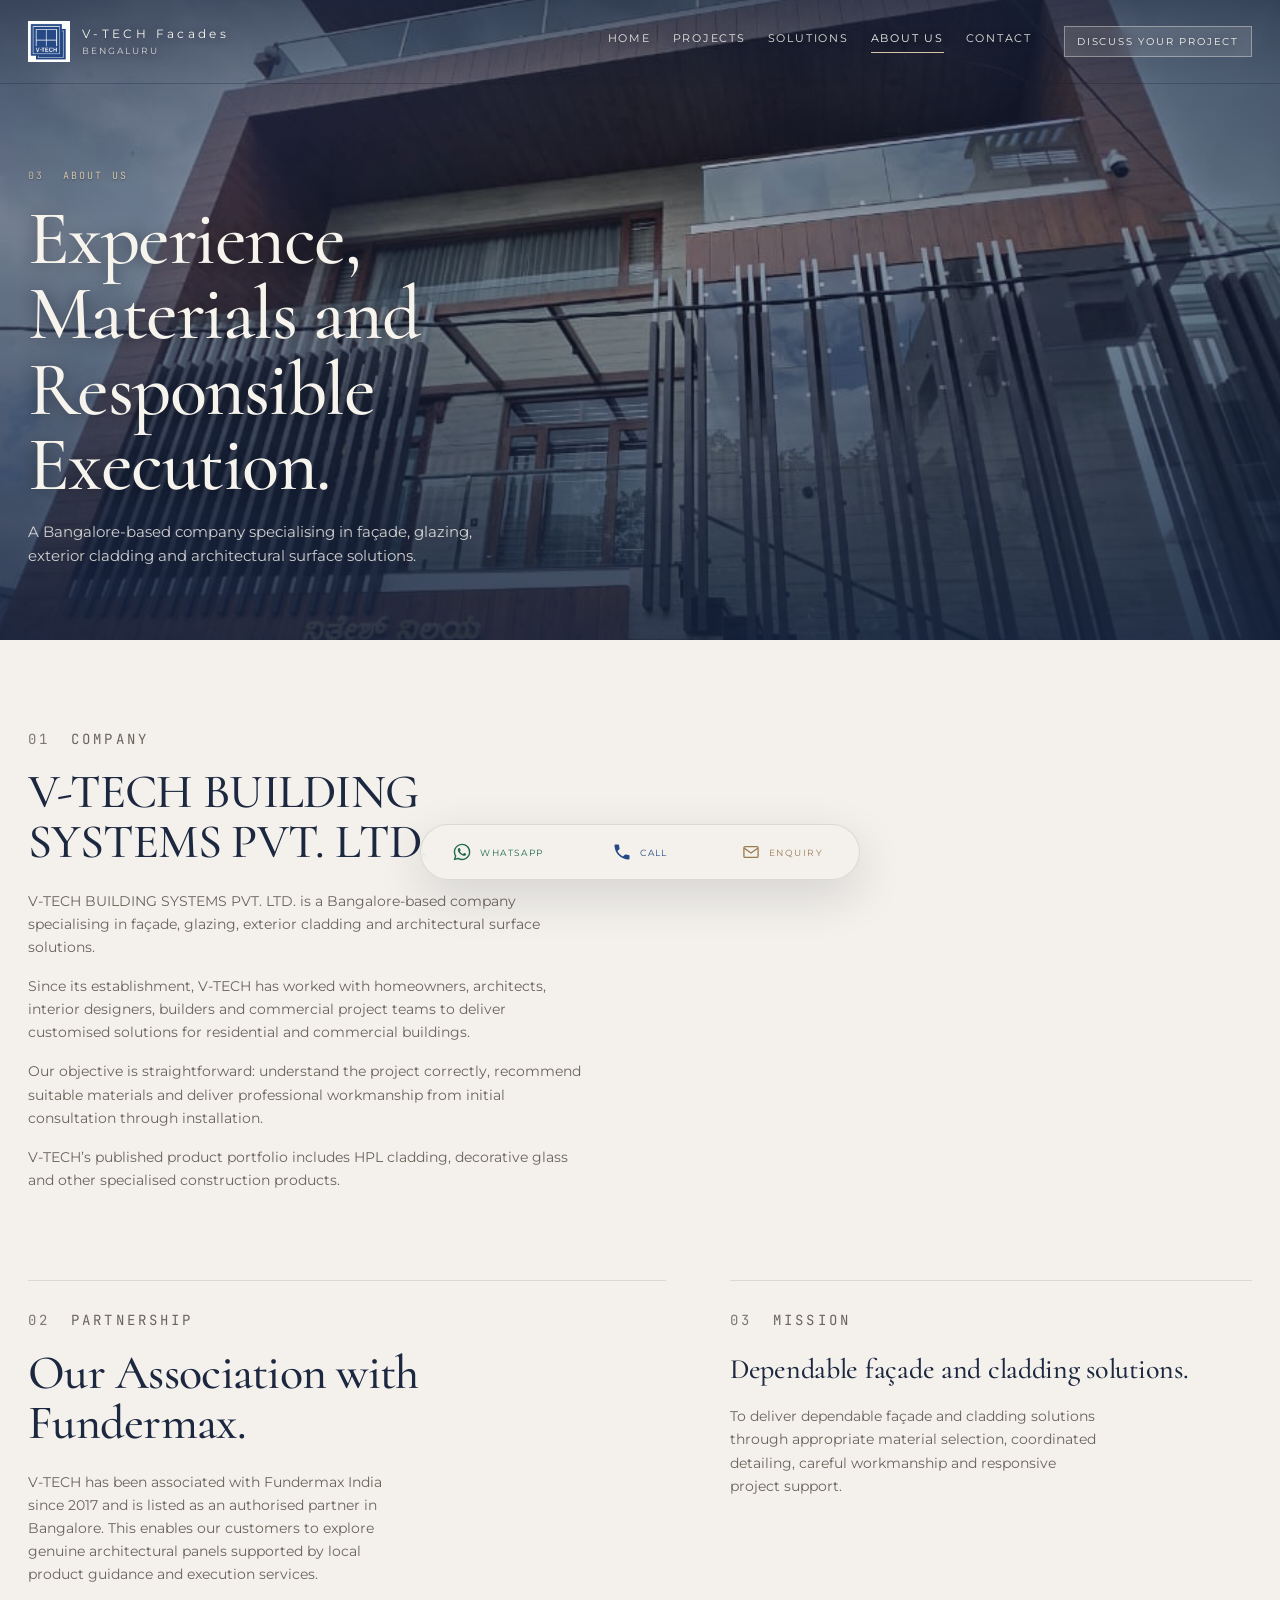
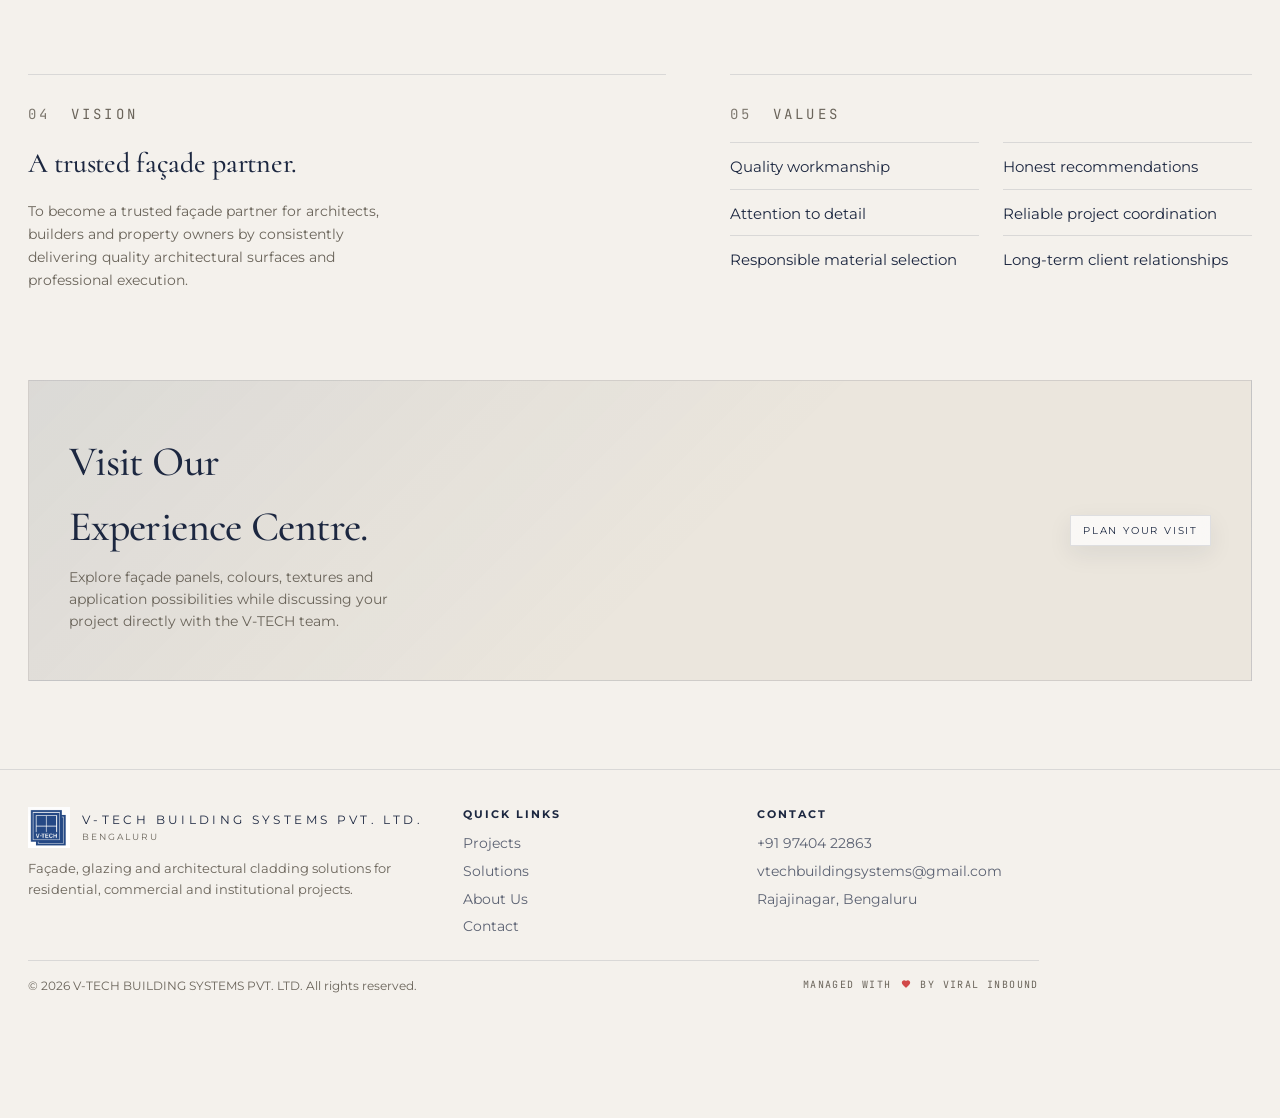
==== commit 6eeb62f0: "Refine showreel with Vimeo embed, aura pin effect, and UI polish" ====
--- a/about.html
+++ b/about.html
@@ -150,7 +150,7 @@
     </div>
     <div class="page-footer-legal">
       <span>© 2026 V-TECH BUILDING SYSTEMS PVT. LTD. All rights reserved.</span>
-      <p class="footer-credit">Managed with love by <a href="https://viralinbound.com" target="_blank" rel="noopener noreferrer">Viral Inbound</a></p>
+      <p class="footer-credit">Managed with <span class="footer-heart" role="img" aria-label="love"><svg viewBox="0 0 24 24" fill="currentColor" aria-hidden="true" focusable="false"><path d="M12 21.35l-1.45-1.32C5.4 15.36 2 12.28 2 8.5 2 5.42 4.42 3 7.5 3c1.74 0 3.41.81 4.5 2.09C13.09 3.81 14.76 3 16.5 3 19.58 3 22 5.42 22 8.5c0 3.78-3.4 6.86-8.55 11.54L12 21.35z"/></svg></span> by <a href="https://viralinbound.com" target="_blank" rel="noopener noreferrer">Viral Inbound</a></p>
     </div>
   </footer>
 
--- a/styles.css
+++ b/styles.css
@@ -385,42 +385,6 @@
   padding: 34px 0 30px;
   overflow: hidden;
 }
-.ticker-header {
-  max-width: var(--max);
-  margin: 0 auto 18px;
-  padding: 0 28px;
-  display: flex;
-  align-items: center;
-  justify-content: space-between;
-  flex-wrap: wrap;
-  gap: 12px;
-}
-.ticker-eyebrow {
-  display: inline-flex;
-  align-items: center;
-  gap: 8px;
-  font-family: var(--font-m);
-  font-size: 11px;
-  letter-spacing: 0.18em;
-  text-transform: uppercase;
-  color: var(--copper);
-  font-weight: 500;
-}
-.ticker-dot {
-  width: 6px;
-  height: 6px;
-  border-radius: 50%;
-  background: var(--copper);
-  box-shadow: 0 0 8px var(--copper);
-}
-.ticker-sub {
-  margin: 0;
-  font-family: var(--font-b);
-  font-size: 13px;
-  color: var(--mute);
-  letter-spacing: 0.01em;
-}
-
 .ticker {
   overflow: hidden;
   position: relative;
@@ -516,8 +480,6 @@
 
 @media (max-width: 768px) {
   .ticker-section { padding: 24px 0 20px; }
-  .ticker-header { margin-bottom: 12px; }
-  .ticker-sub { display: none; }
   .client-card { padding: 6px 12px 6px 8px; gap: 10px; }
   .client-logo-box { width: 30px; height: 30px; }
   .client-svg { width: 20px; height: 20px; }
@@ -561,12 +523,24 @@
   font-size: 14px; letter-spacing: 0.3em; margin-bottom: 5vh;
   color: var(--copper-2);
 }
+.aura-pin {
+  position: absolute;
+  top: 16%;
+  left: 0;
+  width: 100%;
+  height: 1px;
+  overflow: visible;
+  pointer-events: none;
+  z-index: 0;
+  will-change: transform;
+}
 .aura-mark {
-  position: absolute; left: 50%; top: 50%;
-  width: min(68vw, 640px);
-  pointer-events: none; z-index: 0;
-  transform: translate(-50%, 8%);
-  will-change: transform;
+  --aura-size: min(68vw, 640px);
+  position: absolute;
+  left: 50%;
+  top: 0;
+  width: var(--aura-size);
+  transform: translateX(-50%);
   opacity: 0.16;
   mix-blend-mode: multiply;
 }
@@ -2591,28 +2565,80 @@
 .telemetry strong { font-family: var(--font-d); font-size: 40px; font-weight: 500; display: block; color: var(--navy); }
 .telemetry span { color: var(--mute); font-size: 11px; letter-spacing: 0.14em; text-transform: uppercase; }
 
+.film-slot { position: relative; width: 100%; }
 .film {
-  position: relative; border-radius: 24px; overflow: hidden; aspect-ratio: 16/8;
+  position: relative; border-radius: 24px; overflow: hidden; width: 100%; height: 100%;
   box-shadow: 0 0 0 0 rgba(37,73,133,0);
-  transition: box-shadow 400ms var(--ease-out), border-radius 700ms var(--ease-out);
+  transition: box-shadow 400ms var(--ease-out), border-radius 400ms var(--ease-out);
 }
 .film:hover { box-shadow: 0 0 60px rgba(37,73,133,0.16); }
-.film video { width: 100%; height: 100%; object-fit: cover; }
-.film.is-full {
-  position: fixed; inset: 0; z-index: 120; border-radius: 0; aspect-ratio: auto; height: 100svh;
+.film video,
+.film-embed { width: 100%; height: 100%; }
+.film-embed {
+  position: absolute; inset: 0; overflow: hidden; background: #0a0a0a;
+  pointer-events: none;
+}
+.film-embed iframe {
+  position: absolute; top: 50%; left: 50%;
+  width: 100vw; height: 56.25vw;
+  min-height: 100%; min-width: 177.77vh;
+  transform: translate(-50%, -50%);
+  border: 0;
+}
+.film.is-full,
+.footer-showreel .film.is-full {
+  position: fixed;
+  inset: 0;
+  z-index: 120;
+  width: 100%;
+  max-width: none;
+  height: 100%;
+  height: 100dvh;
+  aspect-ratio: auto;
+  border-radius: 0;
   transform: none;
   opacity: 1;
+  background: #050505;
+  box-shadow: none;
+}
+.film-embed { z-index: 0; }
+.film.is-full .film-embed {
+  display: grid;
+  place-items: center;
+  background: #050505;
+}
+.film.is-full .film-embed iframe {
+  position: relative;
+  top: auto;
+  left: auto;
+  width: min(100%, calc(100dvh * 16 / 9));
+  height: min(100%, calc(100vw * 9 / 16));
+  min-width: 0;
+  min-height: 0;
+  transform: none;
 }
 .expand {
-  position: absolute; right: 20px; bottom: 20px; background: rgba(244, 241, 236, 0.86);
+  position: absolute; right: 20px; bottom: 20px; z-index: 2; background: rgba(244, 241, 236, 0.86);
   border: 1px solid var(--line); color: var(--paper); letter-spacing: 0.16em;
   text-transform: uppercase; font-size: 10px; padding: 10px 14px;
+  transition: transform 160ms var(--ease-out), background-color 180ms ease;
+}
+.expand:active { transform: scale(0.97); }
+.film.is-full .expand,
+body > .expand {
+  position: fixed;
+  top: max(20px, env(safe-area-inset-top, 0px));
+  right: max(20px, env(safe-area-inset-right, 0px));
+  bottom: auto;
+  z-index: 130;
+  background: #f4f1ec;
+  color: var(--paper);
 }
 
 .footer { padding: 40px 28px 20px; max-width: var(--max); margin: 0 auto; }
 .footer-showreel { margin: 0 0 28px; }
 .footer-showreel .chap-label { margin-bottom: 12px; }
-.footer-showreel .film { aspect-ratio: 16 / 7; }
+.footer-showreel .film-slot { aspect-ratio: 16 / 7; }
 .footer-grid {
   display: grid; grid-template-columns: 200px 1fr; gap: 28px 36px; align-items: stretch;
   padding-top: 22px; border-top: 1px solid var(--line);
@@ -2679,6 +2705,24 @@
   margin: 0;
   font-family: var(--font-m); font-size: 10px; letter-spacing: 0.14em; text-transform: uppercase;
   color: var(--mute);
+}
+.footer-heart {
+  display: inline-flex;
+  align-items: center;
+  justify-content: center;
+  vertical-align: -1px;
+  color: #d14949;
+  margin: 0 2px;
+  line-height: 1;
+  transition: transform 180ms var(--ease-out);
+}
+.footer-credit:hover .footer-heart {
+  transform: scale(1.15);
+}
+.footer-heart svg {
+  display: block;
+  width: 10px;
+  height: 10px;
 }
 .footer-credit a {
   color: inherit;
@@ -2873,7 +2917,7 @@
     letter-spacing: 0.1em;
     min-width: 0;
   }
-  .aura-mark { width: min(78vw, 420px); opacity: 0.18; }
+  .aura-mark { --aura-size: min(78vw, 420px); opacity: 0.18; }
   .parallax-grid { opacity: 0.28; }
   .fmax-cavity { display: none; }
   .fmax-studio,
@@ -2894,7 +2938,7 @@
   .atelier-photo { min-height: 46vh; }
   .atelier-copy { padding: 8vh 20px 10vh; }
   .footer { padding: 28px 20px 16px; }
-  .footer-showreel .film { aspect-ratio: 16 / 10; }
+  .footer-showreel .film-slot { aspect-ratio: 16 / 10; }
   .nav-lines { width: 44px; height: 44px; }
   .nav-lines span:first-child { top: 17px; }
   .nav-lines span:last-child { bottom: 17px; }
@@ -3031,23 +3075,24 @@
 
 .works-gallery {
   display: grid;
-  grid-template-columns: repeat(12, 1fr);
+  grid-template-columns: repeat(3, minmax(0, 1fr));
   gap: 16px;
+  width: 100%;
+  align-items: start;
 }
 .work-tile {
-  position: relative; grid-column: span 6; min-height: 360px; overflow: hidden;
-  border: 1px solid var(--line); background: var(--ink-2);
-}
-.work-tile:nth-child(3),
-.work-tile:nth-child(4) { grid-column: span 6; min-height: 300px; }
-.work-tile:nth-child(5) { grid-column: span 12; min-height: 420px; }
+  position: relative;
+  overflow: hidden;
+  border: 1px solid var(--line);
+  background: var(--ink-2);
+}
 .work-tile-media {
-  position: absolute; inset: 0;
-  background-size: cover; background-position: center;
+  display: block; width: 100%; height: auto;
   transition: transform 700ms var(--ease-out);
-  transform: scale(1.03);
-}
-.work-tile:hover .work-tile-media { transform: scale(1.08); }
+}
+@media (hover: hover) and (pointer: fine) {
+  .work-tile:hover .work-tile-media { transform: scale(1.03); }
+}
 .work-tile-shade {
   position: absolute; inset: 0;
   background: linear-gradient(180deg, transparent 35%, rgba(21,35,63,0.86) 100%);
@@ -3057,7 +3102,7 @@
 }
 .work-tile h2 {
   font-family: var(--font-d); font-weight: 500;
-  font-size: clamp(26px, 3vw, 36px);
+  font-size: clamp(22px, 2vw, 32px);
   margin: 0 0 6px; letter-spacing: -0.01em; max-width: none;
   color: var(--on-photo);
 }
@@ -3169,9 +3214,7 @@
 
 @media (max-width: 960px) {
   .about-split, .systems-grid, .contact-layout { grid-template-columns: 1fr; }
-  .work-tile, .work-tile:nth-child(3), .work-tile:nth-child(4), .work-tile:nth-child(5) {
-    grid-column: span 12; min-height: 280px;
-  }
+  .works-gallery { width: 100%; margin-inline: 0; grid-template-columns: 1fr; }
   .page-cta { flex-direction: column; align-items: flex-start; padding: 36px 24px; margin: 0 16px 48px; width: auto; }
   .page-hero { min-height: 52vh; padding: calc(var(--header-h) + env(safe-area-inset-top, 0px) + 28px) 20px 48px; }
   .page-section { padding: 56px 20px; }
@@ -3447,6 +3490,7 @@
 .quick-bar-btn.is-inquire:hover { color: var(--copper-2); background: rgba(154, 123, 82, 0.1); }
 
 body.inquire-lock .quick-bar,
+body.film-lock .quick-bar,
 body:has(.film.is-full) .quick-bar {
   visibility: hidden;
   pointer-events: none;
@@ -3495,7 +3539,7 @@
   .p-plate { opacity: 1; transform: none; }
   .p-ticks { transform: none; opacity: 0.55; }
   .p-word::after { transform: none; }
-  .aura-mark { transform: translate(-50%, -50%); }
+  .aura-mark { transform: translateX(-50%); }
 }
 
 /* —— Honest repositioning: home bands, hero identity, filters, contact —— */
@@ -3571,11 +3615,7 @@
   color: var(--on-photo);
   backdrop-filter: blur(10px);
 }
-.home-cta .inquire-ghost {
-  background: transparent;
-  color: var(--on-photo);
-  border-color: rgba(184, 149, 106, 0.55);
-}
+.home-cta .inquire-ghost,
 .page-cta .inquire-ghost {
   background: transparent;
   color: var(--paper);
@@ -3669,49 +3709,25 @@
 .home-cta {
   position: relative;
   width: 100%;
-  max-width: none;
   margin: 0;
   overflow: hidden;
-  color: var(--on-photo);
+  color: var(--paper);
   border: 0;
-  border-top: 1px solid rgba(184, 149, 106, 0.28);
-  border-bottom: 1px solid rgba(184, 149, 106, 0.28);
+  border-top: 1px solid var(--line);
+  border-bottom: 1px solid var(--line);
   padding: 10vh 0;
-  background: var(--navy-deep);
+  background: var(--ink-2);
 }
 .home-cta-stage {
-  position: absolute;
-  inset: 0;
-  pointer-events: none;
-  z-index: 0;
-  overflow: hidden;
-}
-.home-cta-grid {
-  position: absolute;
-  inset: -8%;
-  background-image:
-    linear-gradient(rgba(244, 241, 236, 0.045) 1px, transparent 1px),
-    linear-gradient(90deg, rgba(244, 241, 236, 0.045) 1px, transparent 1px);
-  background-size: 72px 72px;
-  mask-image: radial-gradient(ellipse 70% 65% at 50% 50%, #000 18%, transparent 75%);
-  -webkit-mask-image: radial-gradient(ellipse 70% 65% at 50% 50%, #000 18%, transparent 75%);
-}
-.home-cta-glow {
-  position: absolute;
-  width: min(70vw, 640px);
-  height: min(70vw, 640px);
-  left: 8%;
-  top: 50%;
-  transform: translateY(-50%);
-  background: radial-gradient(circle, rgba(184, 149, 106, 0.16) 0%, rgba(37, 73, 133, 0.18) 42%, transparent 70%);
-  filter: blur(48px);
+  display: none;
 }
 .home-cta-inner {
   position: relative;
   z-index: 1;
-  width: calc(100% - 56px);
+  width: 100%;
   max-width: var(--max);
   margin: 0 auto;
+  padding: 0 28px;
 }
 .home-cta .chap-label {
   color: var(--copper-2);
@@ -3734,11 +3750,11 @@
   max-width: 16ch;
   letter-spacing: -0.02em;
   line-height: 1.08;
-  color: var(--on-photo);
+  color: var(--paper);
 }
 .home-cta p {
   margin: 0;
-  color: var(--on-photo-mute);
+  color: var(--mute);
   font-size: 14px;
   line-height: 1.6;
   max-width: 46ch;
@@ -3751,16 +3767,17 @@
   flex-shrink: 0;
 }
 .home-cta .inquire {
-  background: var(--on-photo);
-  color: var(--paper);
-  border-color: var(--on-photo);
-  box-shadow: 0 10px 28px rgba(8, 13, 25, 0.28);
+  background: var(--paper);
+  color: var(--on-photo);
+  border-color: var(--paper);
+  box-shadow: 0 6px 20px rgba(28, 39, 64, 0.12);
   text-shadow: none;
-  transition: transform 160ms var(--ease-out), background 200ms var(--ease-out), border-color 200ms var(--ease-out);
+  transition: transform 160ms var(--ease-out), background 200ms var(--ease-out), border-color 200ms var(--ease-out), color 200ms var(--ease-out);
 }
 .home-cta .inquire:hover {
-  background: #fff;
-  border-color: #fff;
+  background: var(--navy);
+  border-color: var(--navy);
+  color: #fff;
 }
 .home-cta .inquire:active {
   transform: scale(0.97);
@@ -3768,6 +3785,7 @@
 .home-cta .inquire-ghost:hover {
   border-color: var(--copper-2);
   color: var(--copper-2);
+  background: rgba(184, 149, 106, 0.08);
 }
 
 .footer-blurb {
@@ -3930,8 +3948,8 @@
   .solution-block:nth-child(even) .solution-media { order: 0; }
   .home-band { padding: 8vh 20px; }
   .atelier { margin-bottom: 48px; }
-  .home-cta { width: 100%; margin: 0; padding: 8vh 0 9vh; }
-  .home-cta-inner { width: calc(100% - 40px); }
+  .home-cta { padding: 8vh 0 9vh; }
+  .home-cta-inner { padding: 0 20px; }
   .home-cta-row { flex-direction: column; align-items: flex-start; gap: 28px; }
   .home-cta-copy { max-width: none; flex: 1 1 auto; }
   .page-form .form-grid, .inquire-form .form-grid { grid-template-columns: 1fr; }
@@ -3976,5 +3994,6 @@
   }
   .p-word { overflow: visible; }
   .photo-blind { clip-path: none; }
+  .home-cta-inner { padding: 0 16px; }
   .home-cta { padding-bottom: calc(8vh + 12px); }
 }
